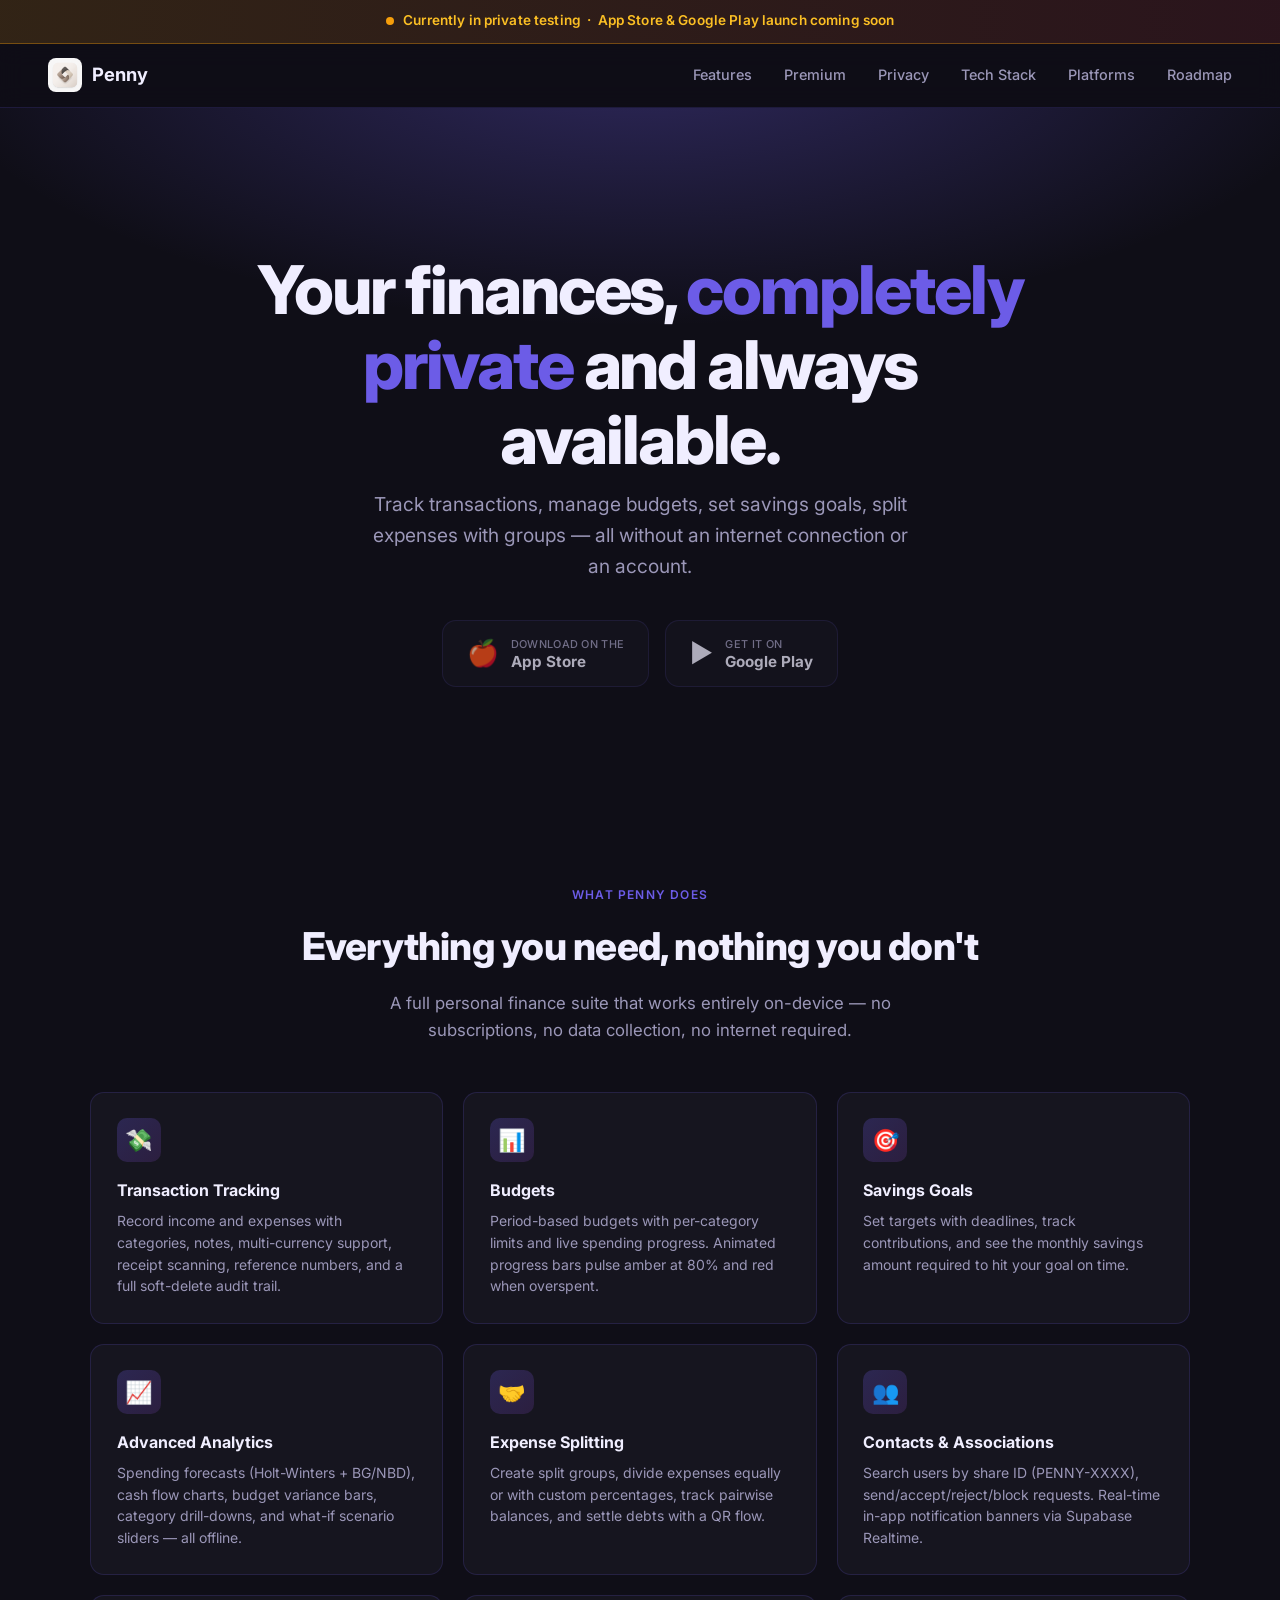
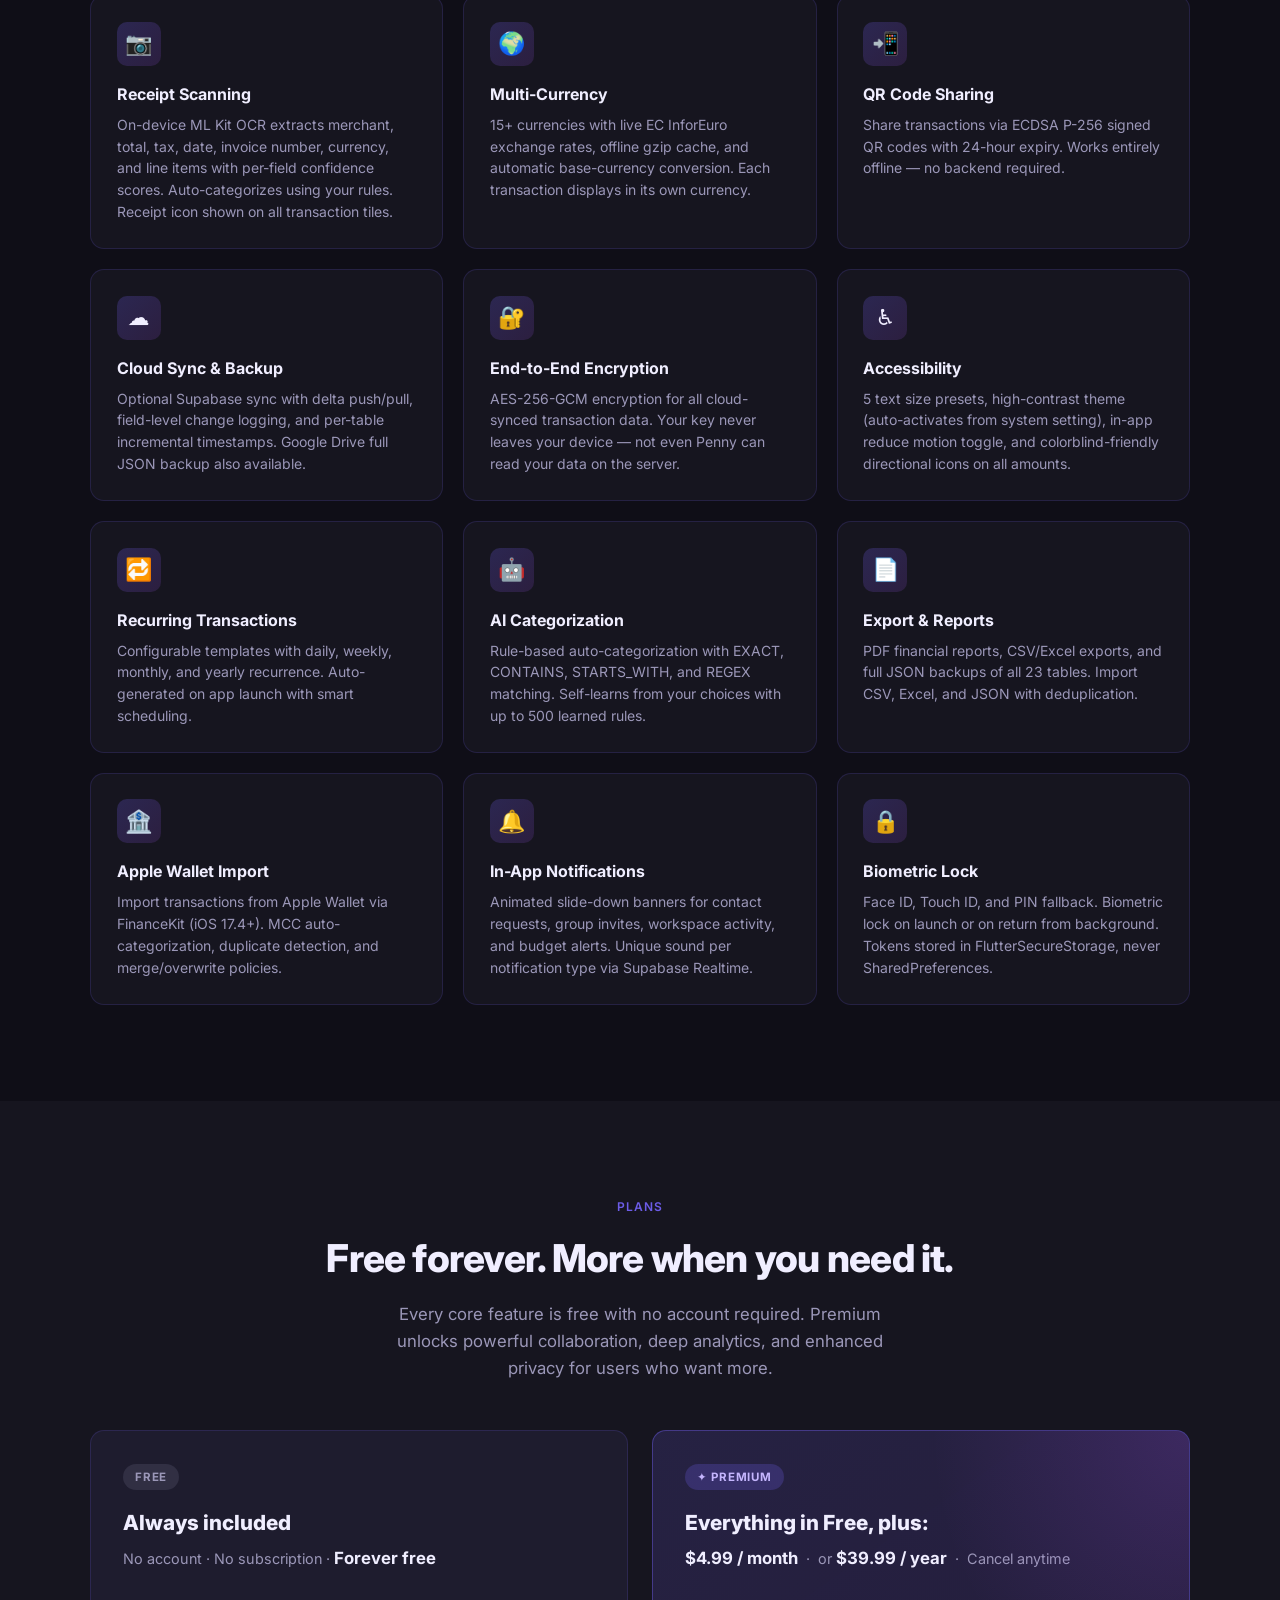
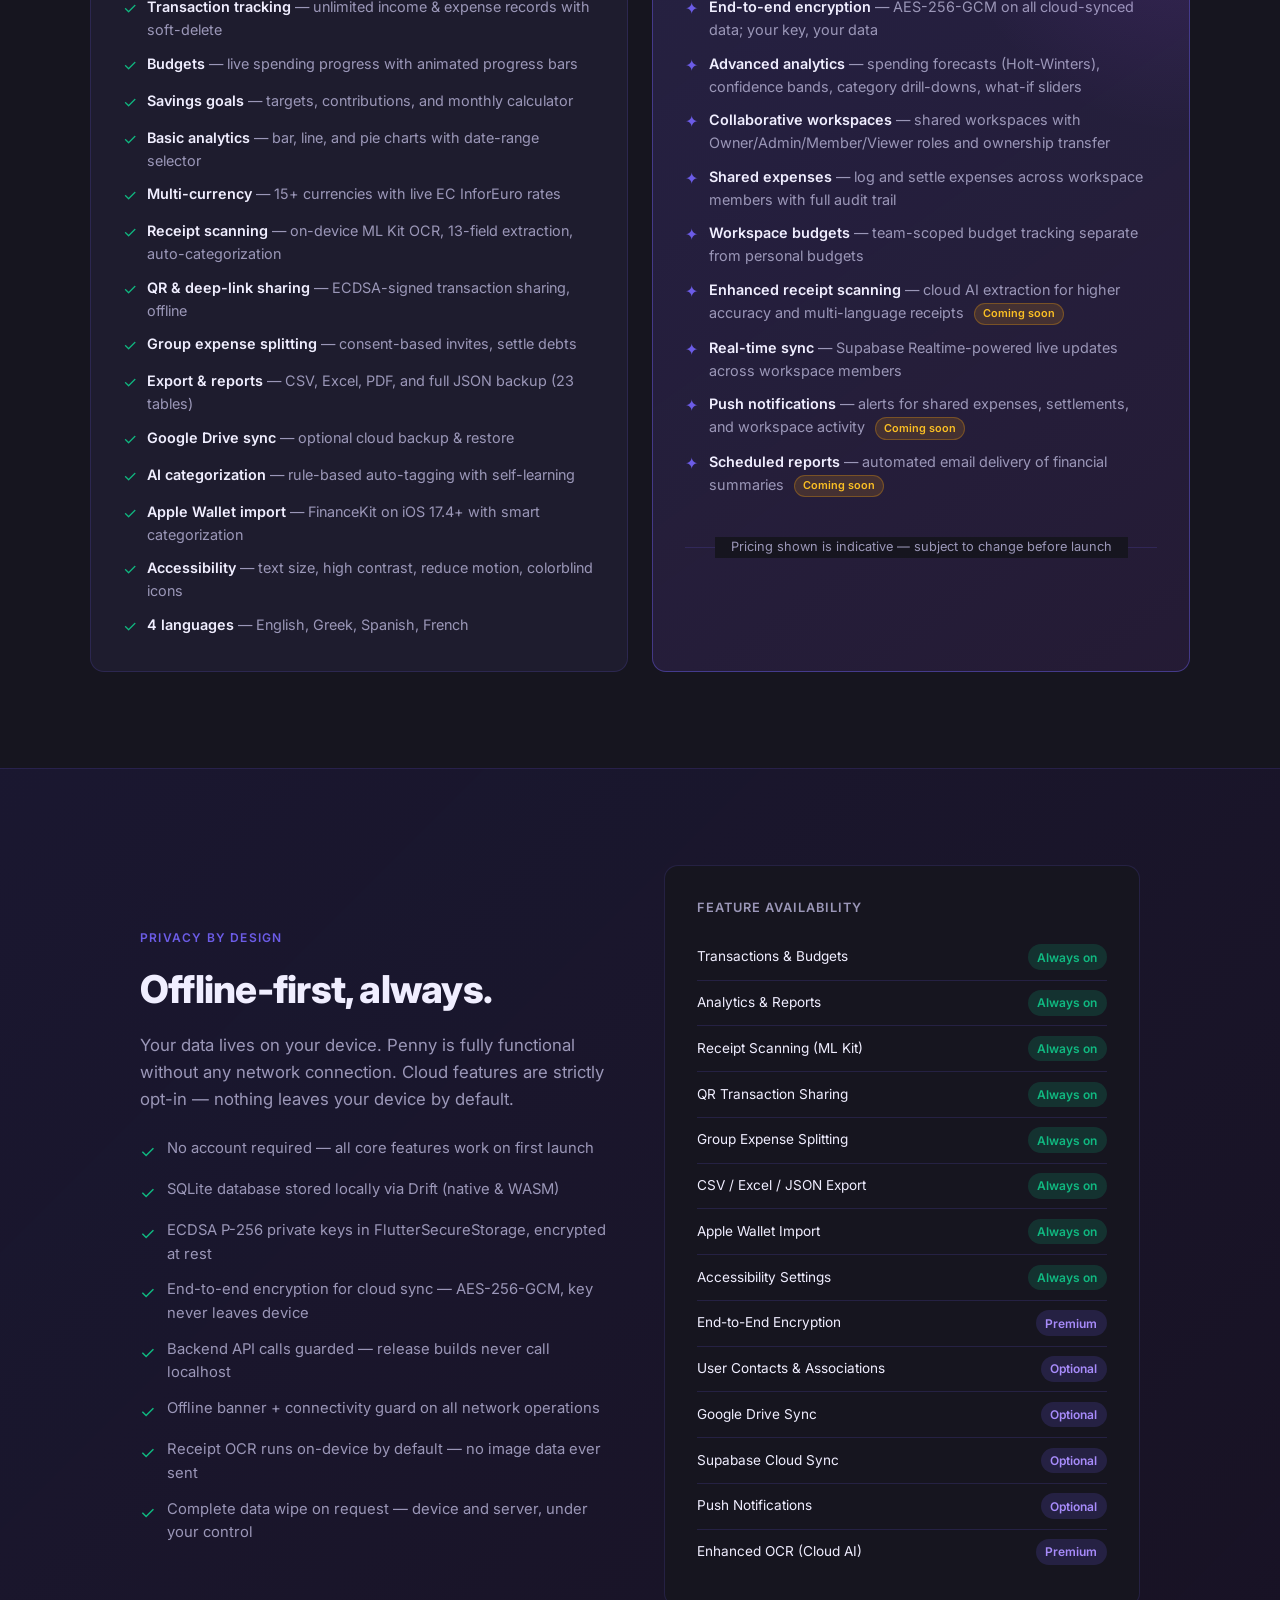
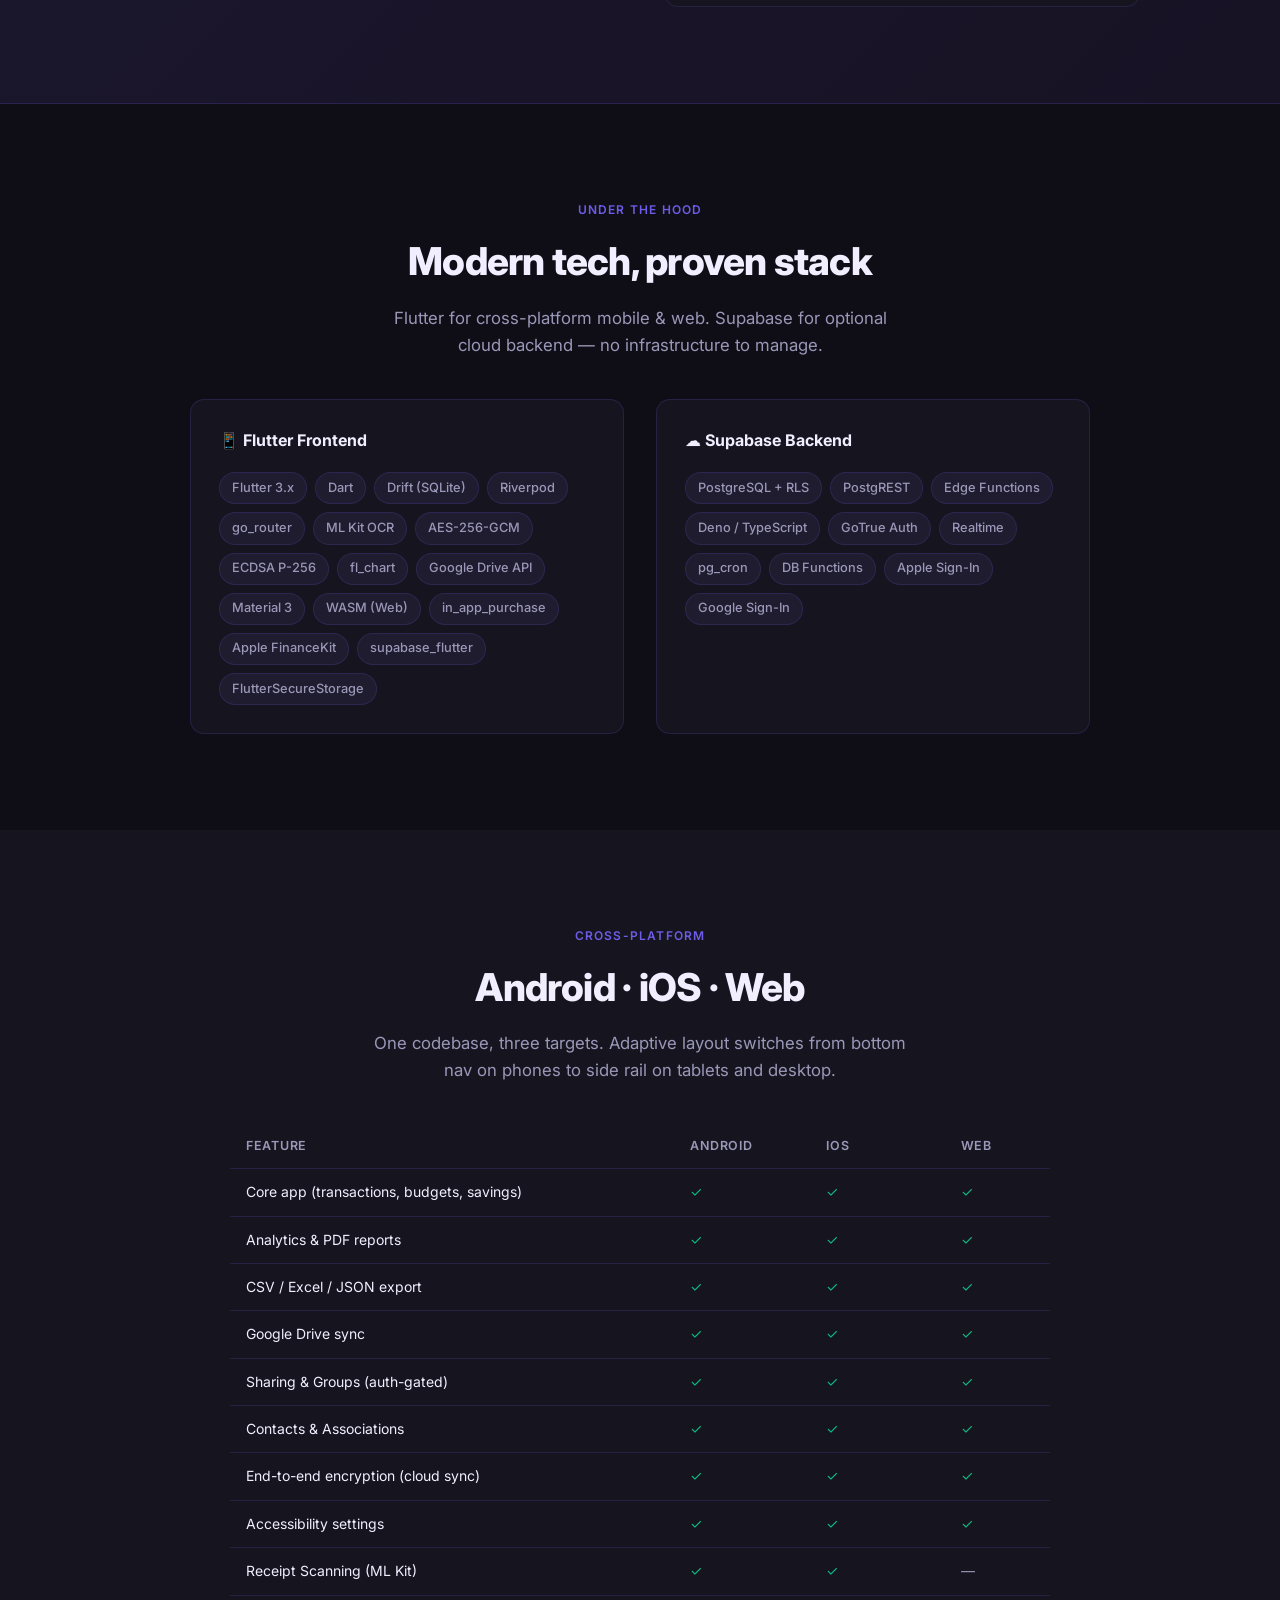
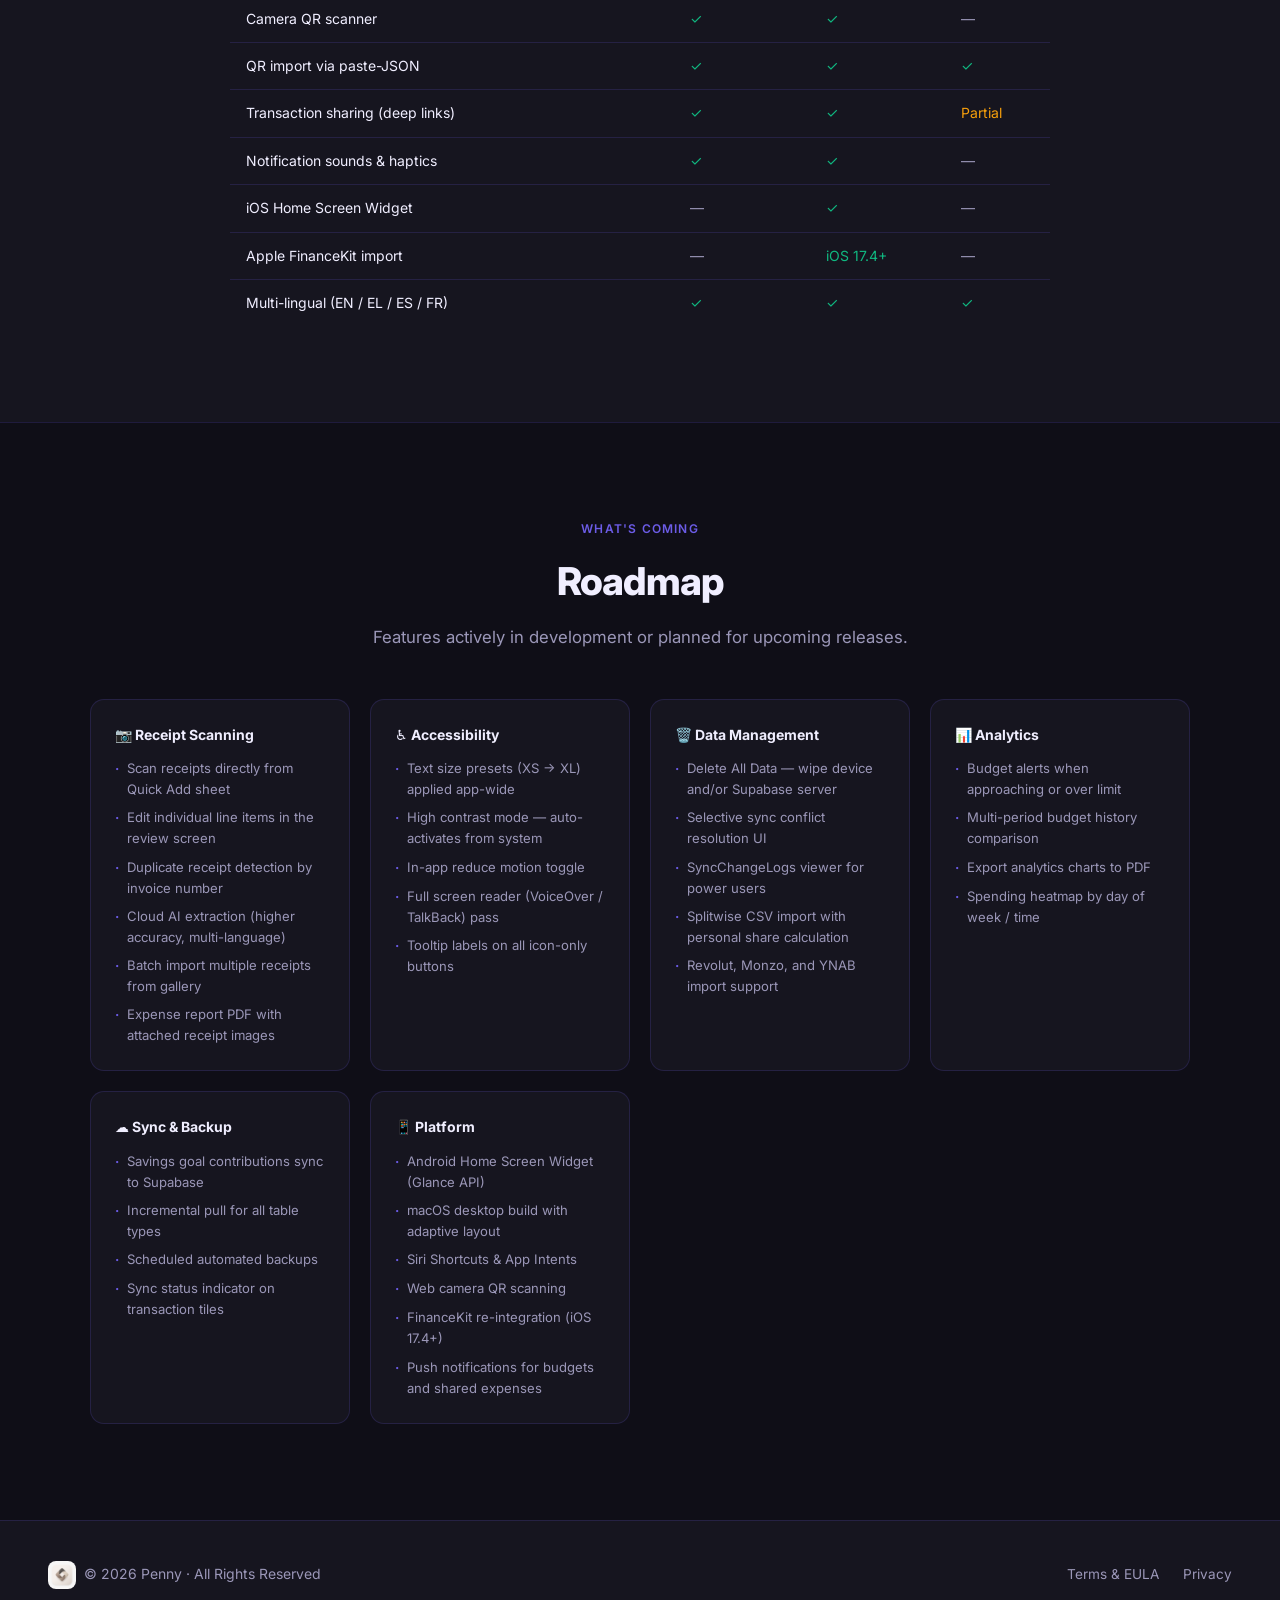
==== index.html @ c6827142 "Added new features and WIP items, removed open source claims" ====
<!DOCTYPE html>
<html lang="en">
<head>
  <meta charset="UTF-8" />
  <meta name="viewport" content="width=device-width, initial-scale=1.0" />
  <title>Penny — Offline-First Personal Finance</title>
  <meta name="description" content="Track transactions, manage budgets, set savings goals, and split expenses — all without an internet connection. Privacy-first personal finance." />
  <meta property="og:title" content="Penny — Offline-First Personal Finance" />
  <meta property="og:description" content="Your financial life, on your terms. No account required." />
  <meta property="og:type" content="website" />
  <meta property="og:image" content="assets/img/penny_icon.png" />
  <link rel="icon" type="image/png" href="assets/img/penny_icon.png" />
  <link rel="apple-touch-icon" href="assets/img/penny_icon.png" />
  <link rel="preconnect" href="https://fonts.googleapis.com" />
  <link rel="preconnect" href="https://fonts.gstatic.com" crossorigin />
  <link href="https://fonts.googleapis.com/css2?family=Inter:wght@400;500;600;700;800&display=swap" rel="stylesheet" />
  <style>
    *, *::before, *::after { box-sizing: border-box; margin: 0; padding: 0; }

    :root {
      --violet:   #6C5CE7;
      --violet-d: #5849c4;
      --violet-l: #ede9ff;
      --green:    #10B981;
      --red:      #EF4444;
      --bg:       #0f0e17;
      --bg2:      #16151f;
      --bg3:      #1e1c2e;
      --text:     #f0eeff;
      --muted:    #9b97b8;
      --border:   rgba(108,92,231,.18);
      --radius:   14px;
    }

    html { scroll-behavior: smooth; }

    body {
      font-family: 'Inter', system-ui, sans-serif;
      background: var(--bg);
      color: var(--text);
      line-height: 1.6;
      -webkit-font-smoothing: antialiased;
    }

    /* ── NAV ── */
    nav {
      position: sticky; top: 0; z-index: 100;
      display: flex; align-items: center; justify-content: space-between;
      padding: 0 clamp(1rem, 5vw, 3rem);
      height: 64px;
      background: rgba(15,14,23,.85);
      backdrop-filter: blur(12px);
      border-bottom: 1px solid var(--border);
    }
    .nav-logo { display: flex; align-items: center; gap: 10px; text-decoration: none; }
    .logo-gem {
      width: 34px; height: 34px;
      border-radius: 8px;
      object-fit: contain;
    }
    .nav-logo span { font-weight: 700; font-size: 1.15rem; color: var(--text); }
    .nav-links { display: flex; gap: 2rem; list-style: none; }
    .nav-links a { color: var(--muted); text-decoration: none; font-size: .9rem; font-weight: 500; transition: color .2s; }
    .nav-links a:hover { color: var(--text); }
    @media (max-width: 640px) { .nav-links { display: none; } }

    /* ── WIP BANNER ── */
    .wip-banner {
      display: flex; align-items: center; justify-content: center; gap: .6rem;
      background: linear-gradient(90deg, rgba(245,158,11,.15), rgba(239,68,68,.12));
      border-bottom: 1px solid rgba(245,158,11,.35);
      padding: .65rem 1rem;
      font-size: .85rem; font-weight: 600; color: #fbbf24;
      letter-spacing: .01em; text-align: center;
    }
    .wip-dot {
      width: 8px; height: 8px; border-radius: 50%;
      background: #f59e0b;
      box-shadow: 0 0 0 0 rgba(245,158,11,.7);
      animation: pulse-dot 1.8s ease-in-out infinite;
      flex-shrink: 0;
    }
    @keyframes pulse-dot {
      0%   { box-shadow: 0 0 0 0 rgba(245,158,11,.7); }
      70%  { box-shadow: 0 0 0 8px rgba(245,158,11,0); }
      100% { box-shadow: 0 0 0 0 rgba(245,158,11,0); }
    }

    /* ── HERO ── */
    .hero {
      text-align: center;
      padding: clamp(5rem, 12vw, 9rem) clamp(1rem, 6vw, 3rem) clamp(4rem, 8vw, 7rem);
      background: radial-gradient(ellipse 80% 60% at 50% -10%, rgba(108,92,231,.35) 0%, transparent 70%);
    }
    .hero h1 {
      font-size: clamp(2.4rem, 6vw, 4.2rem);
      font-weight: 800; line-height: 1.12;
      letter-spacing: -.03em;
      max-width: 820px; margin: 0 auto .75rem;
    }
    .hero h1 span { color: var(--violet); }
    .hero p {
      font-size: clamp(1rem, 2.2vw, 1.2rem);
      color: var(--muted); max-width: 560px; margin: 0 auto 2.4rem;
    }
    .hero-btns { display: flex; gap: 1rem; justify-content: center; flex-wrap: wrap; }
    .btn-store {
      display: inline-flex; align-items: center; gap: .75rem;
      padding: .75rem 1.5rem;
      background: var(--bg2);
      border: 1.5px solid var(--border);
      border-radius: var(--radius);
      color: var(--text);
      text-decoration: none;
      transition: border-color .2s, background .2s, transform .15s;
      cursor: not-allowed;
      opacity: .7;
    }
    .btn-store:hover { border-color: var(--violet); background: rgba(108,92,231,.1); transform: translateY(-2px); opacity: 1; }
    .btn-store-icon { font-size: 1.6rem; flex-shrink: 0; }
    .btn-store-text { display: flex; flex-direction: column; align-items: flex-start; }
    .btn-store-sub { font-size: .68rem; color: var(--muted); font-weight: 500; letter-spacing: .03em; text-transform: uppercase; }
    .btn-store-name { font-size: .95rem; font-weight: 700; line-height: 1.2; }
    .btn-ghost {
      padding: .75rem 1.75rem;
      border: 1.5px solid var(--border); border-radius: var(--radius);
      color: var(--text); font-weight: 600; font-size: 1rem;
      text-decoration: none; transition: border-color .2s, background .2s;
    }
    .btn-ghost:hover { border-color: var(--violet); background: rgba(108,92,231,.08); }

    /* ── SECTION WRAPPER ── */
    section { padding: clamp(3.5rem, 8vw, 6rem) clamp(1rem, 6vw, 3rem); }
    .section-label {
      font-size: .75rem; font-weight: 600; letter-spacing: .1em; text-transform: uppercase;
      color: var(--violet); margin-bottom: .75rem;
    }
    .section-title { font-size: clamp(1.7rem, 3.5vw, 2.4rem); font-weight: 800; letter-spacing: -.02em; margin-bottom: .75rem; }
    .section-sub { color: var(--muted); font-size: 1.05rem; max-width: 540px; }
    .center { text-align: center; }
    .section-sub.center { margin: 0 auto; text-align: center; }

    /* ── FEATURE GRID ── */
    .features { background: var(--bg); }
    .feat-grid {
      display: grid;
      grid-template-columns: repeat(auto-fill, minmax(280px, 1fr));
      gap: 1.25rem;
      margin-top: 3rem;
      max-width: 1100px; margin-left: auto; margin-right: auto;
    }
    .feat-card {
      background: var(--bg2);
      border: 1px solid var(--border);
      border-radius: var(--radius);
      padding: 1.6rem;
      transition: border-color .2s, transform .2s;
    }
    .feat-card:hover { border-color: var(--violet); transform: translateY(-3px); }
    .feat-icon {
      width: 44px; height: 44px; border-radius: 10px;
      background: linear-gradient(135deg, rgba(108,92,231,.25), rgba(168,85,247,.15));
      display: grid; place-items: center; font-size: 22px; margin-bottom: 1rem;
    }
    .feat-card h3 { font-size: 1rem; font-weight: 700; margin-bottom: .4rem; }
    .feat-card p { font-size: .875rem; color: var(--muted); line-height: 1.55; }

    /* ── PREMIUM ── */
    .premium-section { background: var(--bg2); }
    .premium-inner { max-width: 1100px; margin: 0 auto; }
    .tier-grid {
      display: grid; grid-template-columns: 1fr 1fr; gap: 1.5rem;
      margin-top: 3rem;
    }
    @media (max-width: 720px) { .tier-grid { grid-template-columns: 1fr; } }
    .tier-card {
      border-radius: var(--radius); padding: 2rem;
      border: 1px solid var(--border);
    }
    .tier-free { background: var(--bg3); }
    .tier-premium {
      background: linear-gradient(145deg, rgba(108,92,231,.18) 0%, rgba(168,85,247,.1) 100%);
      border-color: rgba(108,92,231,.45);
      position: relative; overflow: hidden;
    }
    .tier-premium::before {
      content: '';
      position: absolute; inset: 0;
      background: radial-gradient(ellipse 80% 60% at 100% 0%, rgba(168,85,247,.18) 0%, transparent 60%);
      pointer-events: none;
    }
    .tier-badge {
      display: inline-flex; align-items: center; gap: 5px;
      font-size: .72rem; font-weight: 700; letter-spacing: .07em; text-transform: uppercase;
      padding: .25rem .75rem; border-radius: 100px; margin-bottom: 1rem;
    }
    .tier-badge-free { background: rgba(155,151,184,.15); color: var(--muted); }
    .tier-badge-premium { background: rgba(108,92,231,.25); color: #c4b5fd; }
    .tier-card h3 { font-size: 1.3rem; font-weight: 800; margin-bottom: .3rem; }
    .tier-price { font-size: .9rem; color: var(--muted); margin-bottom: 1.5rem; }
    .tier-price strong { color: var(--text); font-size: 1.05rem; }
    .tier-list { list-style: none; display: flex; flex-direction: column; gap: .65rem; }
    .tier-list li { display: flex; align-items: flex-start; gap: .65rem; font-size: .9rem; color: var(--muted); }
    .tier-list li .icon { flex-shrink: 0; font-size: 1rem; margin-top: 1px; }
    .tier-list li .icon-yes { color: var(--green); }
    .tier-list li .icon-lock { color: var(--violet); }
    .tier-list li strong { color: var(--text); font-weight: 600; }
    .premium-divider {
      display: flex; align-items: center; justify-content: center;
      margin: 2.5rem 0 0;
    }
    .premium-divider span {
      font-size: .8rem; color: var(--muted); background: var(--bg2);
      padding: 0 1rem; white-space: nowrap;
    }
    .premium-divider::before, .premium-divider::after {
      content: ''; flex: 1; height: 1px; background: var(--border);
    }
    .coming-soon-chip {
      display: inline-block; font-size: .68rem; font-weight: 600;
      background: rgba(245,158,11,.15); color: #fbbf24;
      border: 1px solid rgba(245,158,11,.3);
      border-radius: 100px; padding: .1rem .5rem; margin-left: .4rem;
      vertical-align: middle; line-height: 1.6;
    }

    /* ── OFFLINE HIGHLIGHT ── */
    .offline-section {
      background: linear-gradient(135deg, rgba(108,92,231,.12) 0%, rgba(168,85,247,.06) 100%);
      border-top: 1px solid var(--border);
      border-bottom: 1px solid var(--border);
    }
    .offline-inner {
      display: grid; grid-template-columns: 1fr 1fr; gap: 3rem; align-items: center;
      max-width: 1000px; margin: 0 auto;
    }
    @media (max-width: 720px) { .offline-inner { grid-template-columns: 1fr; } }
    .offline-list { list-style: none; margin-top: 1.5rem; display: flex; flex-direction: column; gap: .75rem; }
    .offline-list li {
      display: flex; align-items: flex-start; gap: .75rem;
      font-size: .925rem; color: var(--muted);
    }
    .check { color: var(--green); font-size: 1.1rem; flex-shrink: 0; margin-top: 1px; }
    .offline-card {
      background: var(--bg2); border: 1px solid var(--border);
      border-radius: var(--radius); padding: 2rem;
    }
    .offline-card h4 { font-size: .8rem; font-weight: 600; letter-spacing: .08em; text-transform: uppercase; color: var(--muted); margin-bottom: 1rem; }
    .table-row {
      display: flex; align-items: center; justify-content: space-between;
      padding: .6rem 0; border-bottom: 1px solid var(--border);
      font-size: .85rem;
    }
    .table-row:last-child { border-bottom: none; }
    .badge {
      padding: .2rem .6rem; border-radius: 100px; font-size: .75rem; font-weight: 600;
    }
    .badge-yes  { background: rgba(16,185,129,.18); color: var(--green); }
    .badge-opt  { background: rgba(108,92,231,.18); color: #a78bfa; }

    /* ── TECH STACK ── */
    .stack-section { background: var(--bg); }
    .stack-cols {
      display: grid; grid-template-columns: 1fr 1fr; gap: 2rem;
      max-width: 900px; margin: 2.5rem auto 0;
    }
    @media (max-width: 600px) { .stack-cols { grid-template-columns: 1fr; } }
    .stack-col {
      background: var(--bg2); border: 1px solid var(--border);
      border-radius: var(--radius); padding: 1.75rem;
    }
    .stack-col h3 { font-size: 1rem; font-weight: 700; margin-bottom: 1.2rem; display: flex; align-items: center; gap: .5rem; }
    .tag-list { display: flex; flex-wrap: wrap; gap: .5rem; }
    .tag {
      padding: .3rem .75rem; background: var(--bg3);
      border: 1px solid var(--border); border-radius: 100px;
      font-size: .8rem; color: var(--muted); font-weight: 500;
    }

    /* ── PLATFORM TABLE ── */
    .platform-section { background: var(--bg2); }
    .plat-table { width: 100%; max-width: 820px; margin: 2.5rem auto 0; border-collapse: collapse; }
    .plat-table th {
      font-size: .78rem; font-weight: 600; letter-spacing: .06em; text-transform: uppercase;
      color: var(--muted); padding: .75rem 1rem; text-align: left;
      border-bottom: 1px solid var(--border);
    }
    .plat-table td { padding: .75rem 1rem; font-size: .875rem; border-bottom: 1px solid var(--border); }
    .plat-table tr:last-child td { border-bottom: none; }
    .plat-table tr:hover td { background: rgba(108,92,231,.05); }
    .dot-yes  { color: var(--green); }
    .dot-no   { color: var(--muted); }
    .dot-part { color: #f59e0b; }

    /* ── ROADMAP ── */
    .roadmap-section {
      background: var(--bg);
      border-top: 1px solid var(--border);
    }
    .roadmap-inner { max-width: 1100px; margin: 0 auto; }
    .roadmap-grid {
      display: grid;
      grid-template-columns: repeat(auto-fill, minmax(260px, 1fr));
      gap: 1.25rem;
      margin-top: 3rem;
    }
    .roadmap-card {
      background: var(--bg2);
      border: 1px solid var(--border);
      border-radius: var(--radius);
      padding: 1.5rem;
    }
    .roadmap-card h4 {
      font-size: .875rem; font-weight: 700; margin-bottom: .75rem;
      display: flex; align-items: center; gap: .5rem;
    }
    .roadmap-card ul {
      list-style: none; display: flex; flex-direction: column; gap: .45rem;
    }
    .roadmap-card ul li {
      font-size: .82rem; color: var(--muted);
      display: flex; align-items: flex-start; gap: .5rem;
    }
    .roadmap-card ul li::before {
      content: '·'; color: var(--violet); font-weight: 700;
      flex-shrink: 0; margin-top: 1px;
    }

    /* ── FOOTER ── */
    footer {
      background: var(--bg2);
      border-top: 1px solid var(--border);
      padding: 2.5rem clamp(1rem, 6vw, 3rem);
      display: flex; align-items: center; justify-content: space-between;
      flex-wrap: wrap; gap: 1rem;
    }
    .footer-logo { display: flex; align-items: center; gap: 8px; text-decoration: none; }
    .footer-logo span { color: var(--muted); font-size: .875rem; }
    .footer-links { display: flex; gap: 1.5rem; }
    .footer-links a { color: var(--muted); font-size: .85rem; text-decoration: none; transition: color .2s; }
    .footer-links a:hover { color: var(--text); }
  </style>
</head>
<body>

<!-- WIP BANNER -->
<div class="wip-banner">
  <span class="wip-dot"></span>
  Currently in private testing &nbsp;·&nbsp; App Store &amp; Google Play launch coming soon
</div>

<!-- NAV -->
<nav>
  <a class="nav-logo" href="#">
    <img class="logo-gem" src="assets/img/penny_icon.png" alt="Penny logo" />
    <span>Penny</span>
  </a>
  <ul class="nav-links">
    <li><a href="#features">Features</a></li>
    <li><a href="#premium">Premium</a></li>
    <li><a href="#offline">Privacy</a></li>
    <li><a href="#tech">Tech Stack</a></li>
    <li><a href="#platforms">Platforms</a></li>
    <li><a href="#roadmap">Roadmap</a></li>
  </ul>
</nav>

<!-- HERO -->
<header class="hero">
  <h1>Your finances, <span>completely private</span> and always available.</h1>
  <p>Track transactions, manage budgets, set savings goals, split expenses with groups — all without an internet connection or an account.</p>
  <div class="hero-btns">
    <a class="btn-store" href="#" onclick="return false;" title="Coming soon to the App Store">
      <span class="btn-store-icon">🍎</span>
      <span class="btn-store-text">
        <span class="btn-store-sub">Download on the</span>
        <span class="btn-store-name">App Store</span>
      </span>
    </a>
    <a class="btn-store" href="#" onclick="return false;" title="Coming soon to Google Play">
      <span class="btn-store-icon">▶</span>
      <span class="btn-store-text">
        <span class="btn-store-sub">Get it on</span>
        <span class="btn-store-name">Google Play</span>
      </span>
    </a>
  </div>
</header>

<!-- FEATURES -->
<section id="features" class="features">
  <div style="max-width:1100px;margin:0 auto;">
    <p class="section-label center">What Penny does</p>
    <h2 class="section-title center">Everything you need, nothing you don't</h2>
    <p class="section-sub center">A full personal finance suite that works entirely on-device — no subscriptions, no data collection, no internet required.</p>
  </div>
  <div class="feat-grid">
    <div class="feat-card">
      <div class="feat-icon">💸</div>
      <h3>Transaction Tracking</h3>
      <p>Record income and expenses with categories, notes, multi-currency support, receipt scanning, reference numbers, and a full soft-delete audit trail.</p>
    </div>
    <div class="feat-card">
      <div class="feat-icon">📊</div>
      <h3>Budgets</h3>
      <p>Period-based budgets with per-category limits and live spending progress. Animated progress bars pulse amber at 80% and red when overspent.</p>
    </div>
    <div class="feat-card">
      <div class="feat-icon">🎯</div>
      <h3>Savings Goals</h3>
      <p>Set targets with deadlines, track contributions, and see the monthly savings amount required to hit your goal on time.</p>
    </div>
    <div class="feat-card">
      <div class="feat-icon">📈</div>
      <h3>Advanced Analytics</h3>
      <p>Spending forecasts (Holt-Winters + BG/NBD), cash flow charts, budget variance bars, category drill-downs, and what-if scenario sliders — all offline.</p>
    </div>
    <div class="feat-card">
      <div class="feat-icon">🤝</div>
      <h3>Expense Splitting</h3>
      <p>Create split groups, divide expenses equally or with custom percentages, track pairwise balances, and settle debts with a QR flow.</p>
    </div>
    <div class="feat-card">
      <div class="feat-icon">👥</div>
      <h3>Contacts &amp; Associations</h3>
      <p>Search users by share ID (PENNY-XXXX), send/accept/reject/block requests. Real-time in-app notification banners via Supabase Realtime.</p>
    </div>
    <div class="feat-card">
      <div class="feat-icon">📷</div>
      <h3>Receipt Scanning</h3>
      <p>On-device ML Kit OCR extracts merchant, total, tax, date, invoice number, currency, and line items with per-field confidence scores. Auto-categorizes using your rules. Receipt icon shown on all transaction tiles.</p>
    </div>
    <div class="feat-card">
      <div class="feat-icon">🌍</div>
      <h3>Multi-Currency</h3>
      <p>15+ currencies with live EC InforEuro exchange rates, offline gzip cache, and automatic base-currency conversion. Each transaction displays in its own currency.</p>
    </div>
    <div class="feat-card">
      <div class="feat-icon">📲</div>
      <h3>QR Code Sharing</h3>
      <p>Share transactions via ECDSA P-256 signed QR codes with 24-hour expiry. Works entirely offline — no backend required.</p>
    </div>
    <div class="feat-card">
      <div class="feat-icon">☁️</div>
      <h3>Cloud Sync &amp; Backup</h3>
      <p>Optional Supabase sync with delta push/pull, field-level change logging, and per-table incremental timestamps. Google Drive full JSON backup also available.</p>
    </div>
    <div class="feat-card">
      <div class="feat-icon">🔐</div>
      <h3>End-to-End Encryption</h3>
      <p>AES-256-GCM encryption for all cloud-synced transaction data. Your key never leaves your device — not even Penny can read your data on the server.</p>
    </div>
    <div class="feat-card">
      <div class="feat-icon">♿</div>
      <h3>Accessibility</h3>
      <p>5 text size presets, high-contrast theme (auto-activates from system setting), in-app reduce motion toggle, and colorblind-friendly directional icons on all amounts.</p>
    </div>
    <div class="feat-card">
      <div class="feat-icon">🔁</div>
      <h3>Recurring Transactions</h3>
      <p>Configurable templates with daily, weekly, monthly, and yearly recurrence. Auto-generated on app launch with smart scheduling.</p>
    </div>
    <div class="feat-card">
      <div class="feat-icon">🤖</div>
      <h3>AI Categorization</h3>
      <p>Rule-based auto-categorization with EXACT, CONTAINS, STARTS_WITH, and REGEX matching. Self-learns from your choices with up to 500 learned rules.</p>
    </div>
    <div class="feat-card">
      <div class="feat-icon">📄</div>
      <h3>Export &amp; Reports</h3>
      <p>PDF financial reports, CSV/Excel exports, and full JSON backups of all 23 tables. Import CSV, Excel, and JSON with deduplication.</p>
    </div>
    <div class="feat-card">
      <div class="feat-icon">🏦</div>
      <h3>Apple Wallet Import</h3>
      <p>Import transactions from Apple Wallet via FinanceKit (iOS 17.4+). MCC auto-categorization, duplicate detection, and merge/overwrite policies.</p>
    </div>
    <div class="feat-card">
      <div class="feat-icon">🔔</div>
      <h3>In-App Notifications</h3>
      <p>Animated slide-down banners for contact requests, group invites, workspace activity, and budget alerts. Unique sound per notification type via Supabase Realtime.</p>
    </div>
    <div class="feat-card">
      <div class="feat-icon">🔒</div>
      <h3>Biometric Lock</h3>
      <p>Face ID, Touch ID, and PIN fallback. Biometric lock on launch or on return from background. Tokens stored in FlutterSecureStorage, never SharedPreferences.</p>
    </div>
  </div>
</section>

<!-- PREMIUM -->
<section id="premium" class="premium-section">
  <div class="premium-inner">
    <p class="section-label center">Plans</p>
    <h2 class="section-title center">Free forever. More when you need it.</h2>
    <p class="section-sub center">Every core feature is free with no account required. Premium unlocks powerful collaboration, deep analytics, and enhanced privacy for users who want more.</p>

    <div class="tier-grid">

      <!-- FREE -->
      <div class="tier-card tier-free">
        <span class="tier-badge tier-badge-free">Free</span>
        <h3>Always included</h3>
        <p class="tier-price">No account · No subscription · <strong>Forever free</strong></p>
        <ul class="tier-list">
          <li><span class="icon icon-yes">✓</span><span><strong>Transaction tracking</strong> — unlimited income &amp; expense records with soft-delete</span></li>
          <li><span class="icon icon-yes">✓</span><span><strong>Budgets</strong> — live spending progress with animated progress bars</span></li>
          <li><span class="icon icon-yes">✓</span><span><strong>Savings goals</strong> — targets, contributions, and monthly calculator</span></li>
          <li><span class="icon icon-yes">✓</span><span><strong>Basic analytics</strong> — bar, line, and pie charts with date-range selector</span></li>
          <li><span class="icon icon-yes">✓</span><span><strong>Multi-currency</strong> — 15+ currencies with live EC InforEuro rates</span></li>
          <li><span class="icon icon-yes">✓</span><span><strong>Receipt scanning</strong> — on-device ML Kit OCR, 13-field extraction, auto-categorization</span></li>
          <li><span class="icon icon-yes">✓</span><span><strong>QR &amp; deep-link sharing</strong> — ECDSA-signed transaction sharing, offline</span></li>
          <li><span class="icon icon-yes">✓</span><span><strong>Group expense splitting</strong> — consent-based invites, settle debts</span></li>
          <li><span class="icon icon-yes">✓</span><span><strong>Export &amp; reports</strong> — CSV, Excel, PDF, and full JSON backup (23 tables)</span></li>
          <li><span class="icon icon-yes">✓</span><span><strong>Google Drive sync</strong> — optional cloud backup &amp; restore</span></li>
          <li><span class="icon icon-yes">✓</span><span><strong>AI categorization</strong> — rule-based auto-tagging with self-learning</span></li>
          <li><span class="icon icon-yes">✓</span><span><strong>Apple Wallet import</strong> — FinanceKit on iOS 17.4+ with smart categorization</span></li>
          <li><span class="icon icon-yes">✓</span><span><strong>Accessibility</strong> — text size, high contrast, reduce motion, colorblind icons</span></li>
          <li><span class="icon icon-yes">✓</span><span><strong>4 languages</strong> — English, Greek, Spanish, French</span></li>
        </ul>
      </div>

      <!-- PREMIUM -->
      <div class="tier-card tier-premium">
        <span class="tier-badge tier-badge-premium">✦ Premium</span>
        <h3>Everything in Free, plus:</h3>
        <p class="tier-price"><strong>$4.99 / month</strong> &nbsp;·&nbsp; or <strong>$39.99 / year</strong> &nbsp;·&nbsp; Cancel anytime</p>
        <ul class="tier-list">
          <li><span class="icon icon-lock">✦</span><span><strong>End-to-end encryption</strong> — AES-256-GCM on all cloud-synced data; your key, your data</span></li>
          <li><span class="icon icon-lock">✦</span><span><strong>Advanced analytics</strong> — spending forecasts (Holt-Winters), confidence bands, category drill-downs, what-if sliders</span></li>
          <li><span class="icon icon-lock">✦</span><span><strong>Collaborative workspaces</strong> — shared workspaces with Owner/Admin/Member/Viewer roles and ownership transfer</span></li>
          <li><span class="icon icon-lock">✦</span><span><strong>Shared expenses</strong> — log and settle expenses across workspace members with full audit trail</span></li>
          <li><span class="icon icon-lock">✦</span><span><strong>Workspace budgets</strong> — team-scoped budget tracking separate from personal budgets</span></li>
          <li><span class="icon icon-lock">✦</span><span><strong>Enhanced receipt scanning</strong> — cloud AI extraction for higher accuracy and multi-language receipts <span class="coming-soon-chip">Coming soon</span></span></li>
          <li><span class="icon icon-lock">✦</span><span><strong>Real-time sync</strong> — Supabase Realtime-powered live updates across workspace members</span></li>
          <li><span class="icon icon-lock">✦</span><span><strong>Push notifications</strong> — alerts for shared expenses, settlements, and workspace activity <span class="coming-soon-chip">Coming soon</span></span></li>
          <li><span class="icon icon-lock">✦</span><span><strong>Scheduled reports</strong> — automated email delivery of financial summaries <span class="coming-soon-chip">Coming soon</span></span></li>
        </ul>

        <div class="premium-divider"><span>Pricing shown is indicative — subject to change before launch</span></div>
      </div>

    </div>
  </div>
</section>

<!-- PRIVACY / OFFLINE FIRST -->
<section id="offline" class="offline-section">
  <div class="offline-inner">
    <div>
      <p class="section-label">Privacy by design</p>
      <h2 class="section-title">Offline-first, always.</h2>
      <p class="section-sub">Your data lives on your device. Penny is fully functional without any network connection. Cloud features are strictly opt-in — nothing leaves your device by default.</p>
      <ul class="offline-list">
        <li><span class="check">✓</span><span>No account required — all core features work on first launch</span></li>
        <li><span class="check">✓</span><span>SQLite database stored locally via Drift (native &amp; WASM)</span></li>
        <li><span class="check">✓</span><span>ECDSA P-256 private keys in FlutterSecureStorage, encrypted at rest</span></li>
        <li><span class="check">✓</span><span>End-to-end encryption for cloud sync — AES-256-GCM, key never leaves device</span></li>
        <li><span class="check">✓</span><span>Backend API calls guarded — release builds never call localhost</span></li>
        <li><span class="check">✓</span><span>Offline banner + connectivity guard on all network operations</span></li>
        <li><span class="check">✓</span><span>Receipt OCR runs on-device by default — no image data ever sent</span></li>
        <li><span class="check">✓</span><span>Complete data wipe on request — device and server, under your control</span></li>
      </ul>
    </div>
    <div class="offline-card">
      <h4>Feature availability</h4>
      <div class="table-row"><span>Transactions &amp; Budgets</span><span class="badge badge-yes">Always on</span></div>
      <div class="table-row"><span>Analytics &amp; Reports</span><span class="badge badge-yes">Always on</span></div>
      <div class="table-row"><span>Receipt Scanning (ML Kit)</span><span class="badge badge-yes">Always on</span></div>
      <div class="table-row"><span>QR Transaction Sharing</span><span class="badge badge-yes">Always on</span></div>
      <div class="table-row"><span>Group Expense Splitting</span><span class="badge badge-yes">Always on</span></div>
      <div class="table-row"><span>CSV / Excel / JSON Export</span><span class="badge badge-yes">Always on</span></div>
      <div class="table-row"><span>Apple Wallet Import</span><span class="badge badge-yes">Always on</span></div>
      <div class="table-row"><span>Accessibility Settings</span><span class="badge badge-yes">Always on</span></div>
      <div class="table-row"><span>End-to-End Encryption</span><span class="badge badge-opt">Premium</span></div>
      <div class="table-row"><span>User Contacts &amp; Associations</span><span class="badge badge-opt">Optional</span></div>
      <div class="table-row"><span>Google Drive Sync</span><span class="badge badge-opt">Optional</span></div>
      <div class="table-row"><span>Supabase Cloud Sync</span><span class="badge badge-opt">Optional</span></div>
      <div class="table-row"><span>Push Notifications</span><span class="badge badge-opt">Optional</span></div>
      <div class="table-row"><span>Enhanced OCR (Cloud AI)</span><span class="badge badge-opt">Premium</span></div>
    </div>
  </div>
</section>

<!-- TECH STACK -->
<section id="tech" class="stack-section">
  <p class="section-label center">Under the hood</p>
  <h2 class="section-title center">Modern tech, proven stack</h2>
  <p class="section-sub center">Flutter for cross-platform mobile &amp; web. Supabase for optional cloud backend — no infrastructure to manage.</p>
  <div class="stack-cols">
    <div class="stack-col">
      <h3>📱 Flutter Frontend</h3>
      <div class="tag-list">
        <span class="tag">Flutter 3.x</span>
        <span class="tag">Dart</span>
        <span class="tag">Drift (SQLite)</span>
        <span class="tag">Riverpod</span>
        <span class="tag">go_router</span>
        <span class="tag">ML Kit OCR</span>
        <span class="tag">AES-256-GCM</span>
        <span class="tag">ECDSA P-256</span>
        <span class="tag">fl_chart</span>
        <span class="tag">Google Drive API</span>
        <span class="tag">Material 3</span>
        <span class="tag">WASM (Web)</span>
        <span class="tag">in_app_purchase</span>
        <span class="tag">Apple FinanceKit</span>
        <span class="tag">supabase_flutter</span>
        <span class="tag">FlutterSecureStorage</span>
      </div>
    </div>
    <div class="stack-col">
      <h3>☁️ Supabase Backend</h3>
      <div class="tag-list">
        <span class="tag">PostgreSQL + RLS</span>
        <span class="tag">PostgREST</span>
        <span class="tag">Edge Functions</span>
        <span class="tag">Deno / TypeScript</span>
        <span class="tag">GoTrue Auth</span>
        <span class="tag">Realtime</span>
        <span class="tag">pg_cron</span>
        <span class="tag">DB Functions</span>
        <span class="tag">Apple Sign-In</span>
        <span class="tag">Google Sign-In</span>
      </div>
    </div>
  </div>
</section>

<!-- PLATFORMS -->
<section id="platforms" class="platform-section">
  <p class="section-label center">Cross-platform</p>
  <h2 class="section-title center">Android · iOS · Web</h2>
  <p class="section-sub center">One codebase, three targets. Adaptive layout switches from bottom nav on phones to side rail on tablets and desktop.</p>
  <table class="plat-table">
    <thead>
      <tr>
        <th>Feature</th>
        <th>Android</th>
        <th>iOS</th>
        <th>Web</th>
      </tr>
    </thead>
    <tbody>
      <tr><td>Core app (transactions, budgets, savings)</td><td class="dot-yes">✓</td><td class="dot-yes">✓</td><td class="dot-yes">✓</td></tr>
      <tr><td>Analytics &amp; PDF reports</td><td class="dot-yes">✓</td><td class="dot-yes">✓</td><td class="dot-yes">✓</td></tr>
      <tr><td>CSV / Excel / JSON export</td><td class="dot-yes">✓</td><td class="dot-yes">✓</td><td class="dot-yes">✓</td></tr>
      <tr><td>Google Drive sync</td><td class="dot-yes">✓</td><td class="dot-yes">✓</td><td class="dot-yes">✓</td></tr>
      <tr><td>Sharing &amp; Groups (auth-gated)</td><td class="dot-yes">✓</td><td class="dot-yes">✓</td><td class="dot-yes">✓</td></tr>
      <tr><td>Contacts &amp; Associations</td><td class="dot-yes">✓</td><td class="dot-yes">✓</td><td class="dot-yes">✓</td></tr>
      <tr><td>End-to-end encryption (cloud sync)</td><td class="dot-yes">✓</td><td class="dot-yes">✓</td><td class="dot-yes">✓</td></tr>
      <tr><td>Accessibility settings</td><td class="dot-yes">✓</td><td class="dot-yes">✓</td><td class="dot-yes">✓</td></tr>
      <tr><td>Receipt Scanning (ML Kit)</td><td class="dot-yes">✓</td><td class="dot-yes">✓</td><td class="dot-no">—</td></tr>
      <tr><td>Camera QR scanner</td><td class="dot-yes">✓</td><td class="dot-yes">✓</td><td class="dot-no">—</td></tr>
      <tr><td>QR import via paste-JSON</td><td class="dot-yes">✓</td><td class="dot-yes">✓</td><td class="dot-yes">✓</td></tr>
      <tr><td>Transaction sharing (deep links)</td><td class="dot-yes">✓</td><td class="dot-yes">✓</td><td class="dot-part">Partial</td></tr>
      <tr><td>Notification sounds &amp; haptics</td><td class="dot-yes">✓</td><td class="dot-yes">✓</td><td class="dot-no">—</td></tr>
      <tr><td>iOS Home Screen Widget</td><td class="dot-no">—</td><td class="dot-yes">✓</td><td class="dot-no">—</td></tr>
      <tr><td>Apple FinanceKit import</td><td class="dot-no">—</td><td class="dot-yes">iOS 17.4+</td><td class="dot-no">—</td></tr>
      <tr><td>Multi-lingual (EN / EL / ES / FR)</td><td class="dot-yes">✓</td><td class="dot-yes">✓</td><td class="dot-yes">✓</td></tr>
    </tbody>
  </table>
</section>

<!-- ROADMAP -->
<section id="roadmap" class="roadmap-section">
  <div class="roadmap-inner">
    <p class="section-label center">What's coming</p>
    <h2 class="section-title center">Roadmap</h2>
    <p class="section-sub center">Features actively in development or planned for upcoming releases.</p>
    <div class="roadmap-grid">

      <div class="roadmap-card">
        <h4>📷 Receipt Scanning</h4>
        <ul>
          <li>Scan receipts directly from Quick Add sheet</li>
          <li>Edit individual line items in the review screen</li>
          <li>Duplicate receipt detection by invoice number</li>
          <li>Cloud AI extraction (higher accuracy, multi-language)</li>
          <li>Batch import multiple receipts from gallery</li>
          <li>Expense report PDF with attached receipt images</li>
        </ul>
      </div>

      <div class="roadmap-card">
        <h4>♿ Accessibility</h4>
        <ul>
          <li>Text size presets (XS → XL) applied app-wide</li>
          <li>High contrast mode — auto-activates from system</li>
          <li>In-app reduce motion toggle</li>
          <li>Full screen reader (VoiceOver / TalkBack) pass</li>
          <li>Tooltip labels on all icon-only buttons</li>
        </ul>
      </div>

      <div class="roadmap-card">
        <h4>🗑️ Data Management</h4>
        <ul>
          <li>Delete All Data — wipe device and/or Supabase server</li>
          <li>Selective sync conflict resolution UI</li>
          <li>SyncChangeLogs viewer for power users</li>
          <li>Splitwise CSV import with personal share calculation</li>
          <li>Revolut, Monzo, and YNAB import support</li>
        </ul>
      </div>

      <div class="roadmap-card">
        <h4>📊 Analytics</h4>
        <ul>
          <li>Budget alerts when approaching or over limit</li>
          <li>Multi-period budget history comparison</li>
          <li>Export analytics charts to PDF</li>
          <li>Spending heatmap by day of week / time</li>
        </ul>
      </div>

      <div class="roadmap-card">
        <h4>☁️ Sync &amp; Backup</h4>
        <ul>
          <li>Savings goal contributions sync to Supabase</li>
          <li>Incremental pull for all table types</li>
          <li>Scheduled automated backups</li>
          <li>Sync status indicator on transaction tiles</li>
        </ul>
      </div>

      <div class="roadmap-card">
        <h4>📱 Platform</h4>
        <ul>
          <li>Android Home Screen Widget (Glance API)</li>
          <li>macOS desktop build with adaptive layout</li>
          <li>Siri Shortcuts &amp; App Intents</li>
          <li>Web camera QR scanning</li>
          <li>FinanceKit re-integration (iOS 17.4+)</li>
          <li>Push notifications for budgets and shared expenses</li>
        </ul>
      </div>

    </div>
  </div>
</section>

<!-- FOOTER -->
<footer>
  <div class="footer-logo">
    <img class="logo-gem" src="assets/img/penny_icon.png" alt="Penny logo" style="width:28px;height:28px;" />
    <span>© 2026 Penny · All Rights Reserved</span>
  </div>
  <div class="footer-links">
    <a href="eula.html">Terms &amp; EULA</a>
    <a href="privacy.html">Privacy</a>
  </div>
</footer>

</body>
</html>
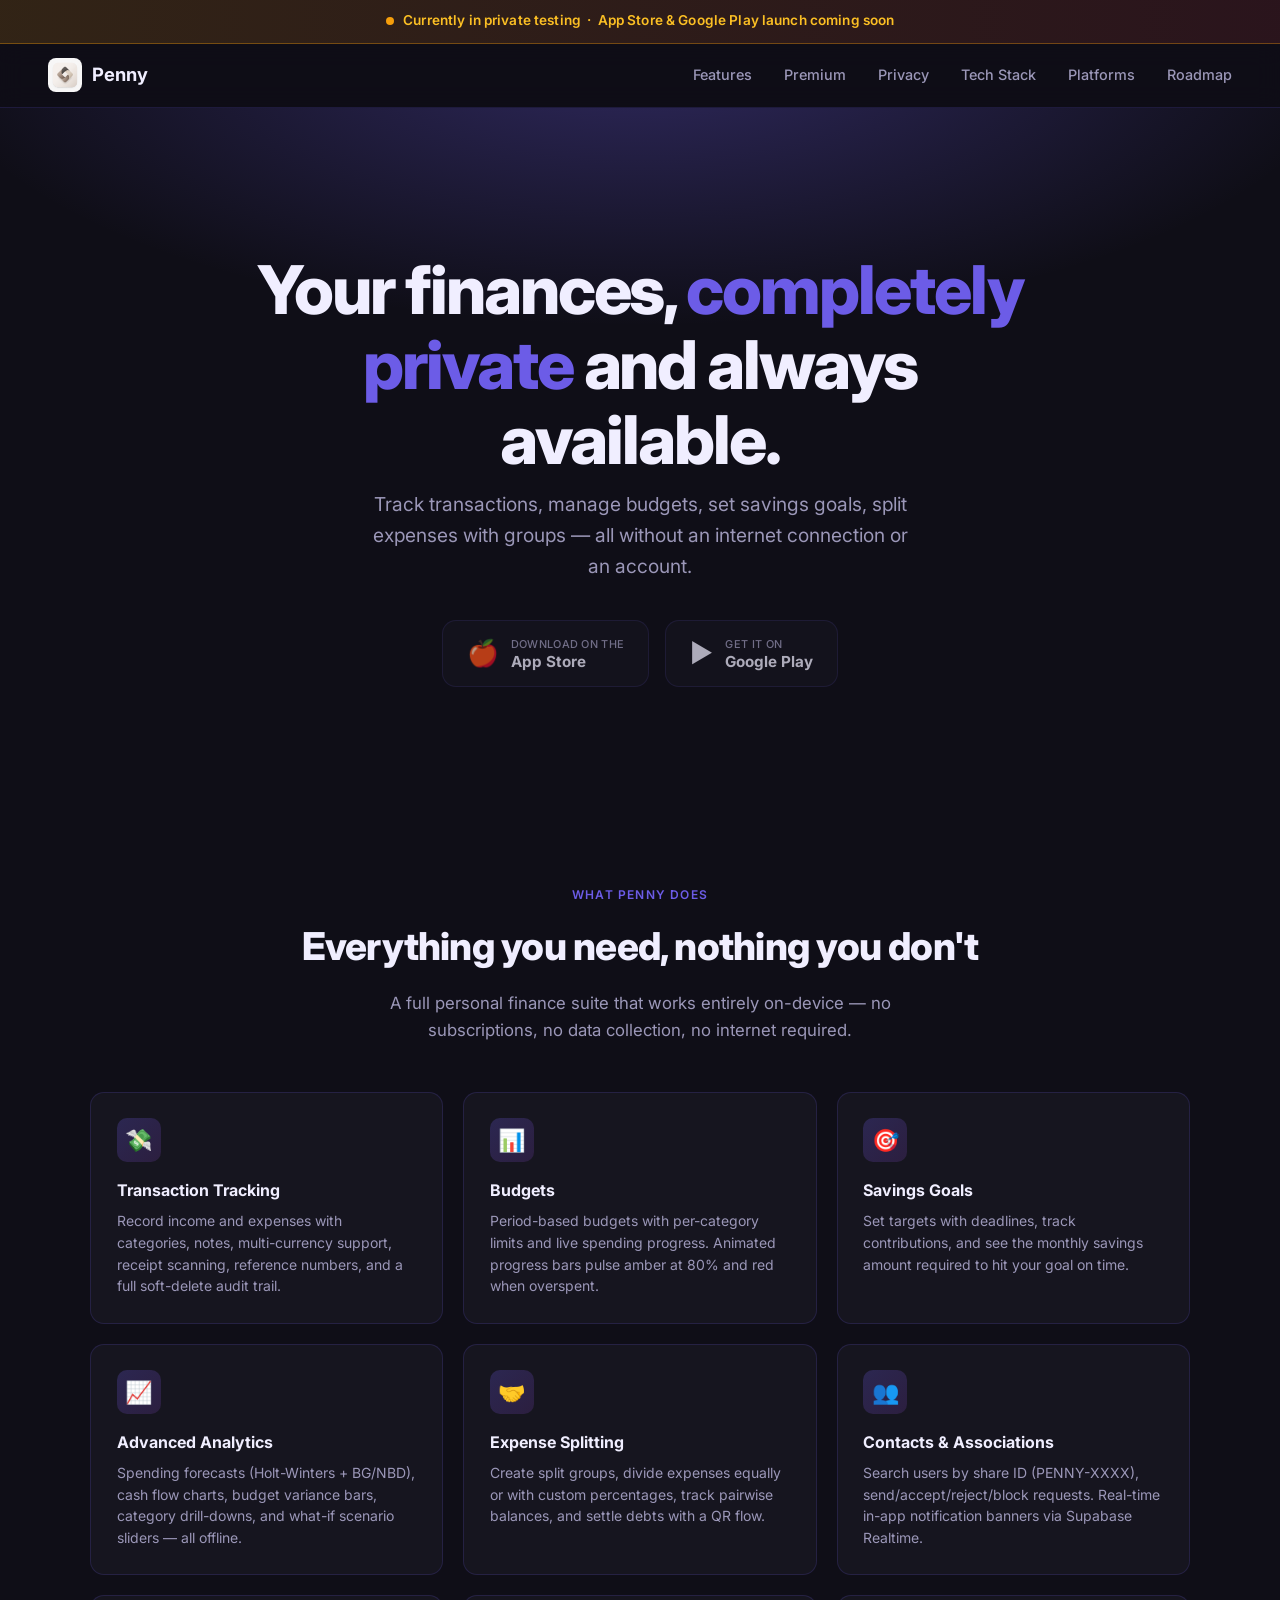
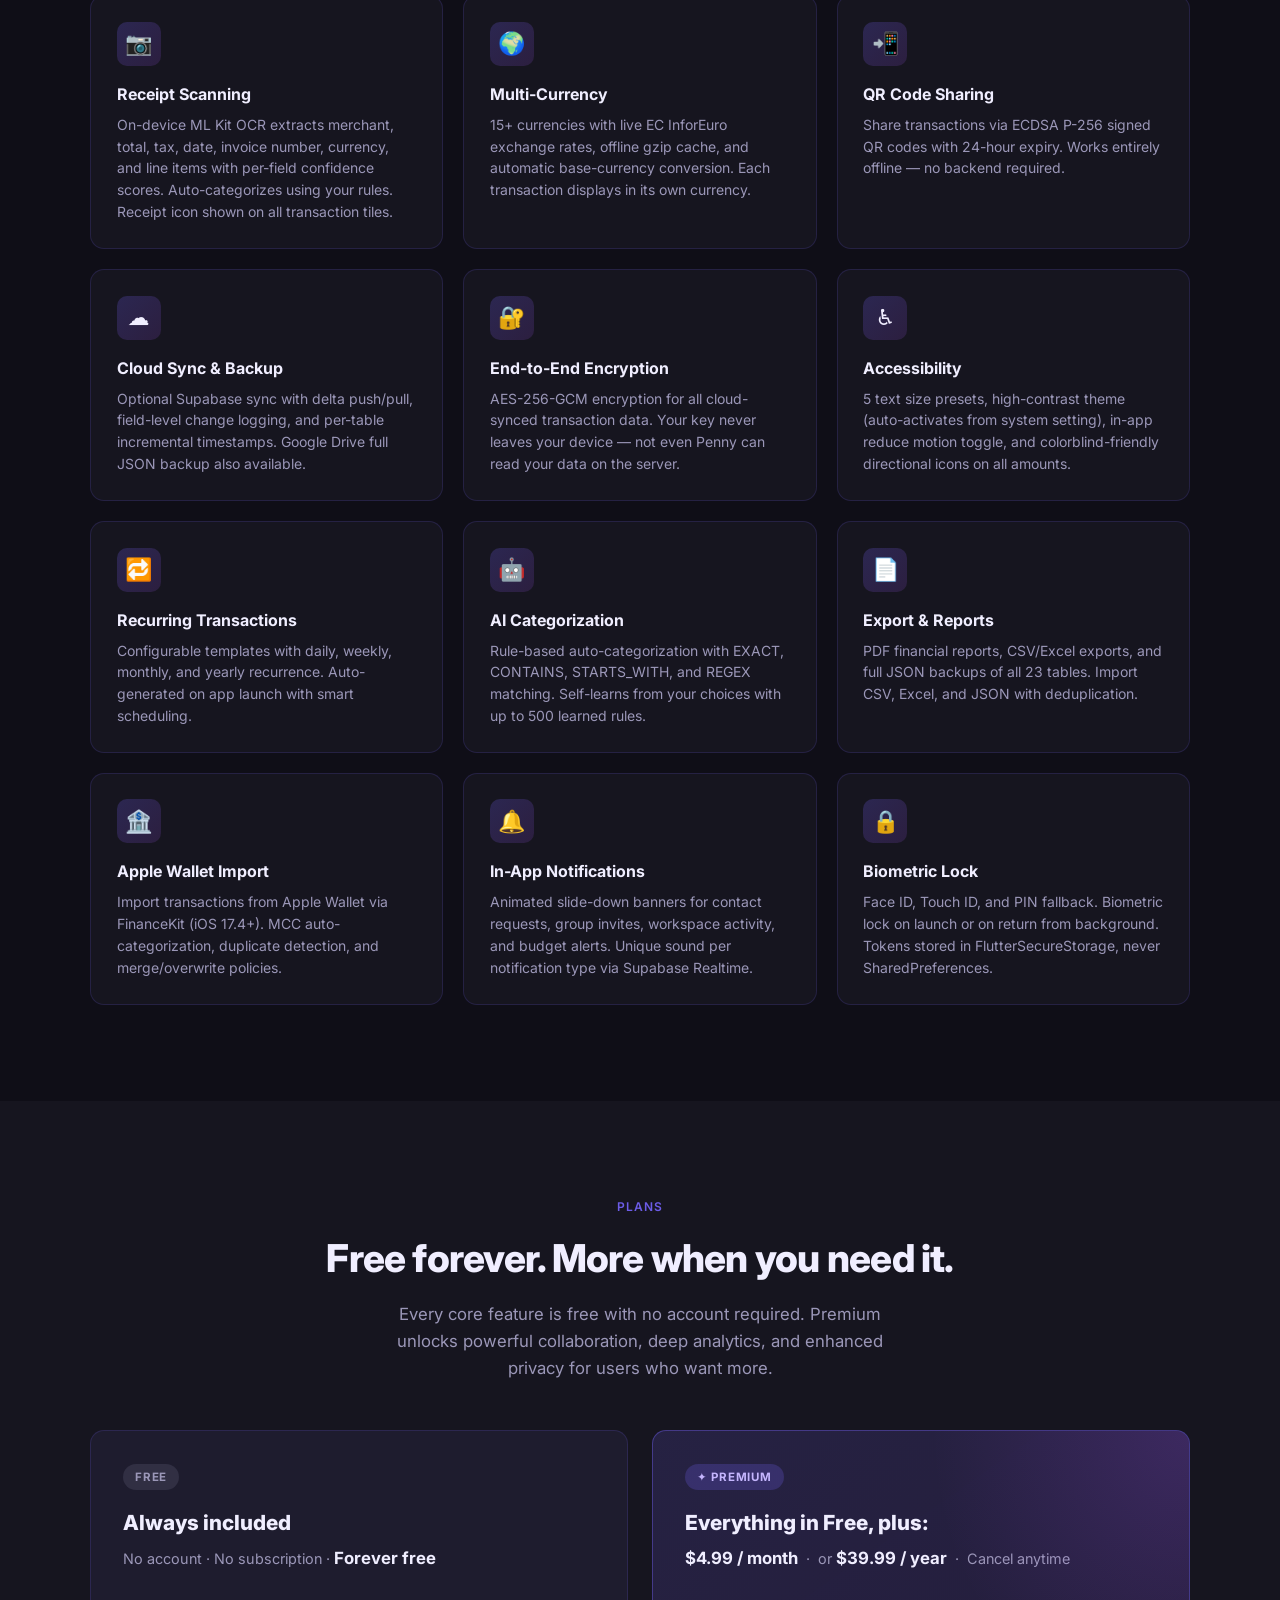
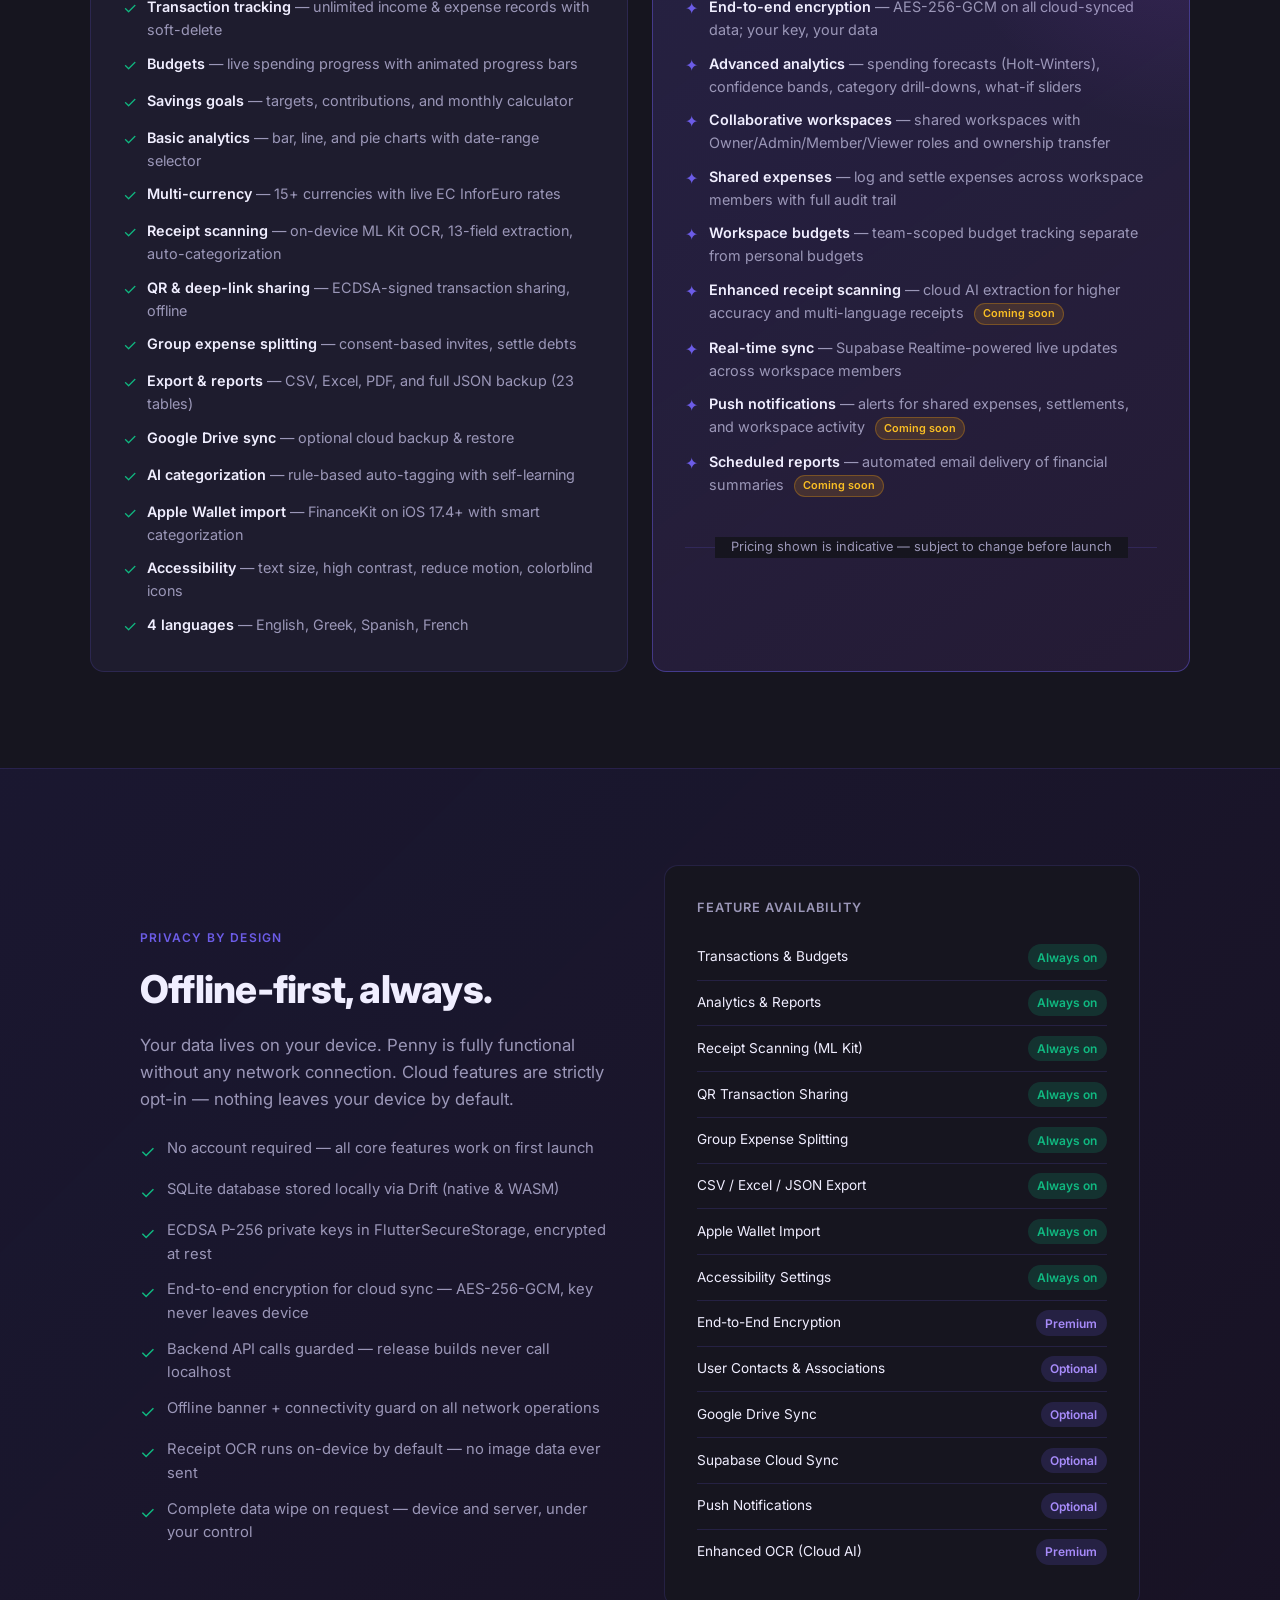
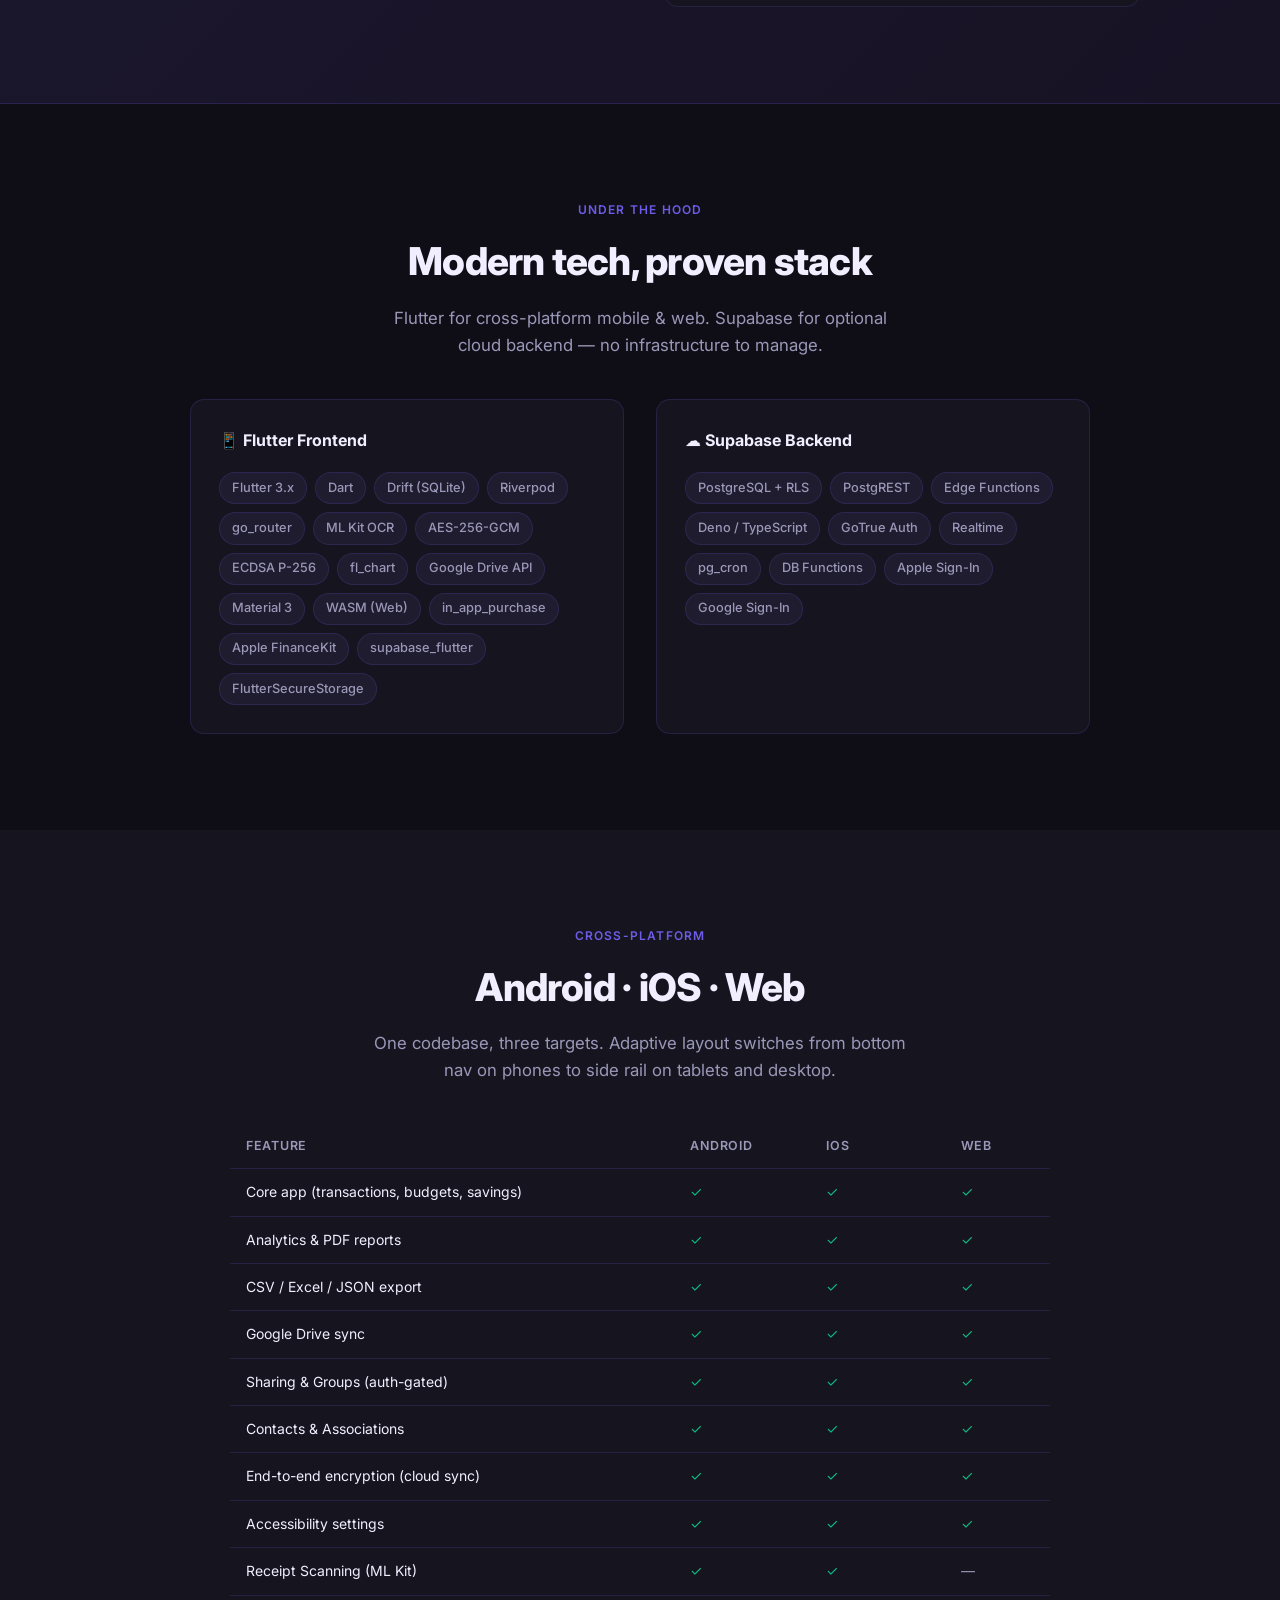
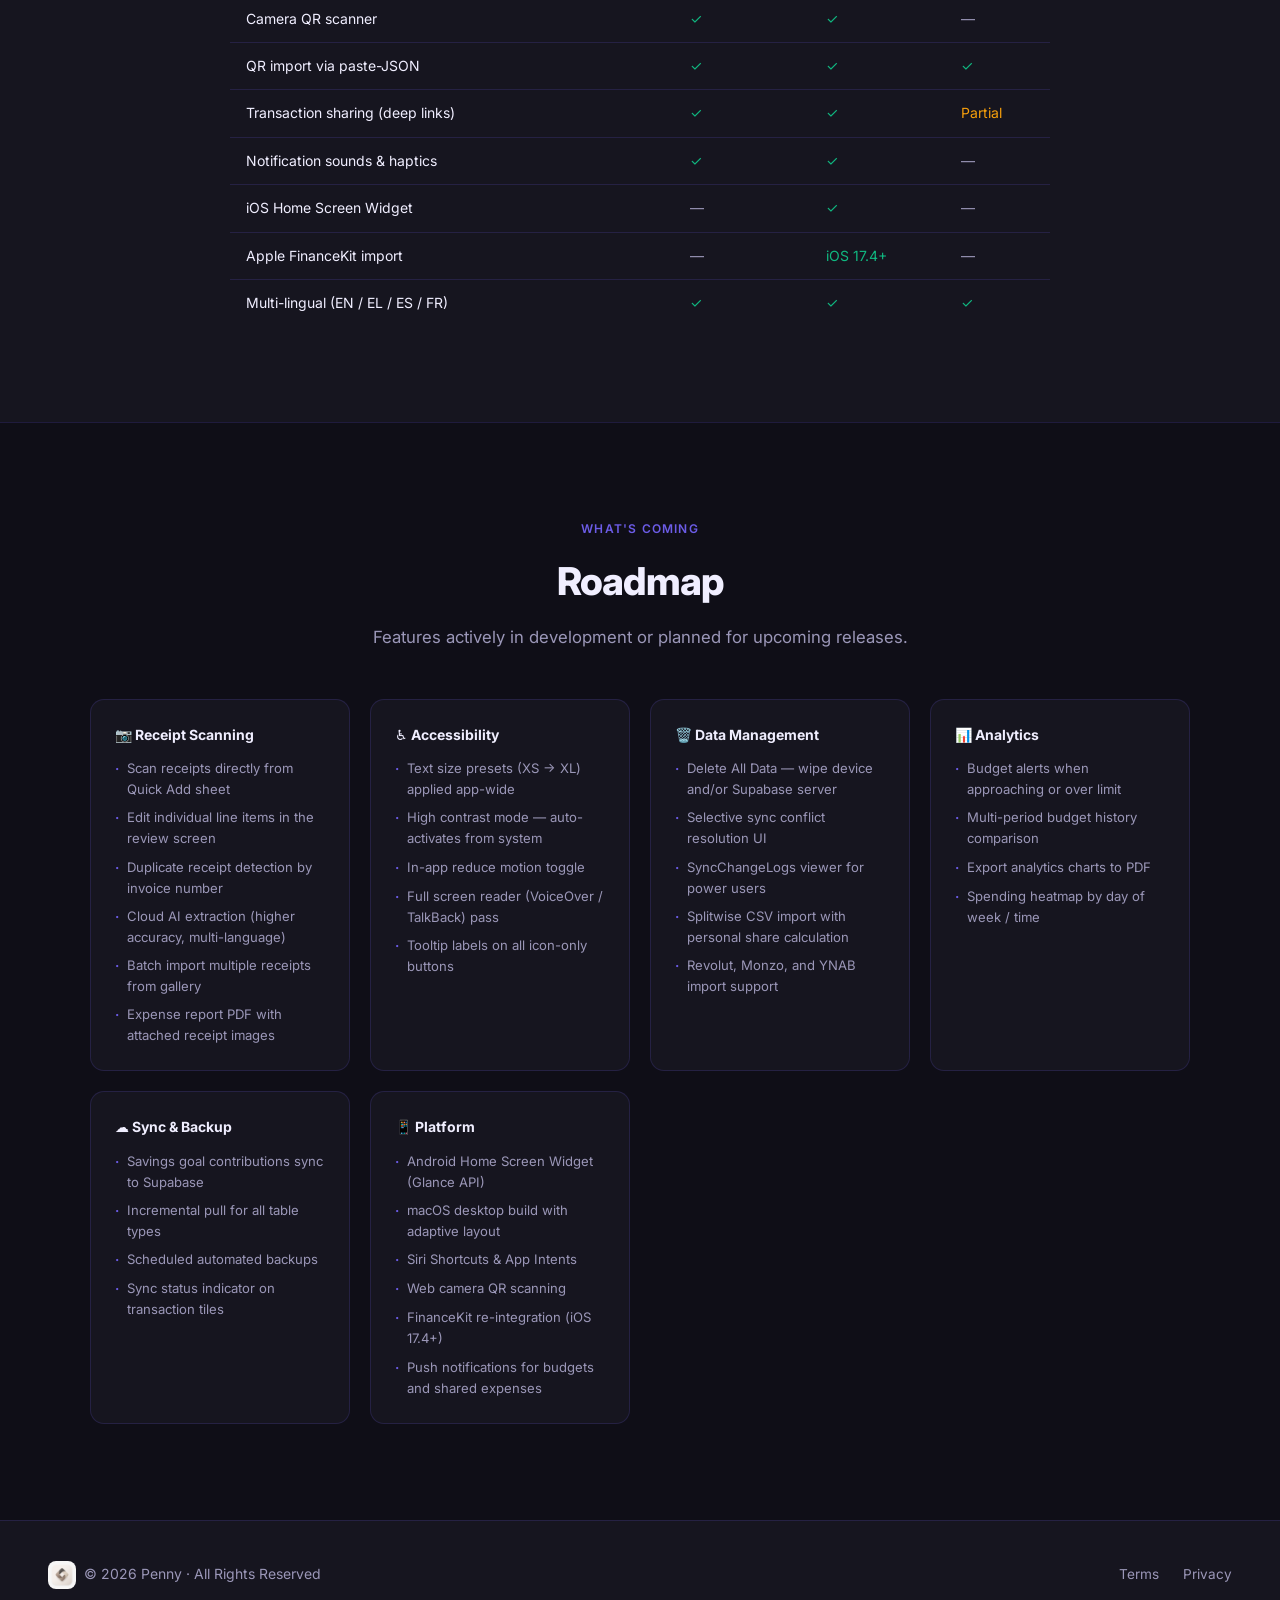
==== commit ae7840a8: "Add legal pages for Pages site" ====
--- a/index.html
+++ b/index.html
@@ -747,7 +747,7 @@
     <span>© 2026 Penny · All Rights Reserved</span>
   </div>
   <div class="footer-links">
-    <a href="eula.html">Terms &amp; EULA</a>
+    <a href="terms.html">Terms</a>
     <a href="privacy.html">Privacy</a>
   </div>
 </footer>
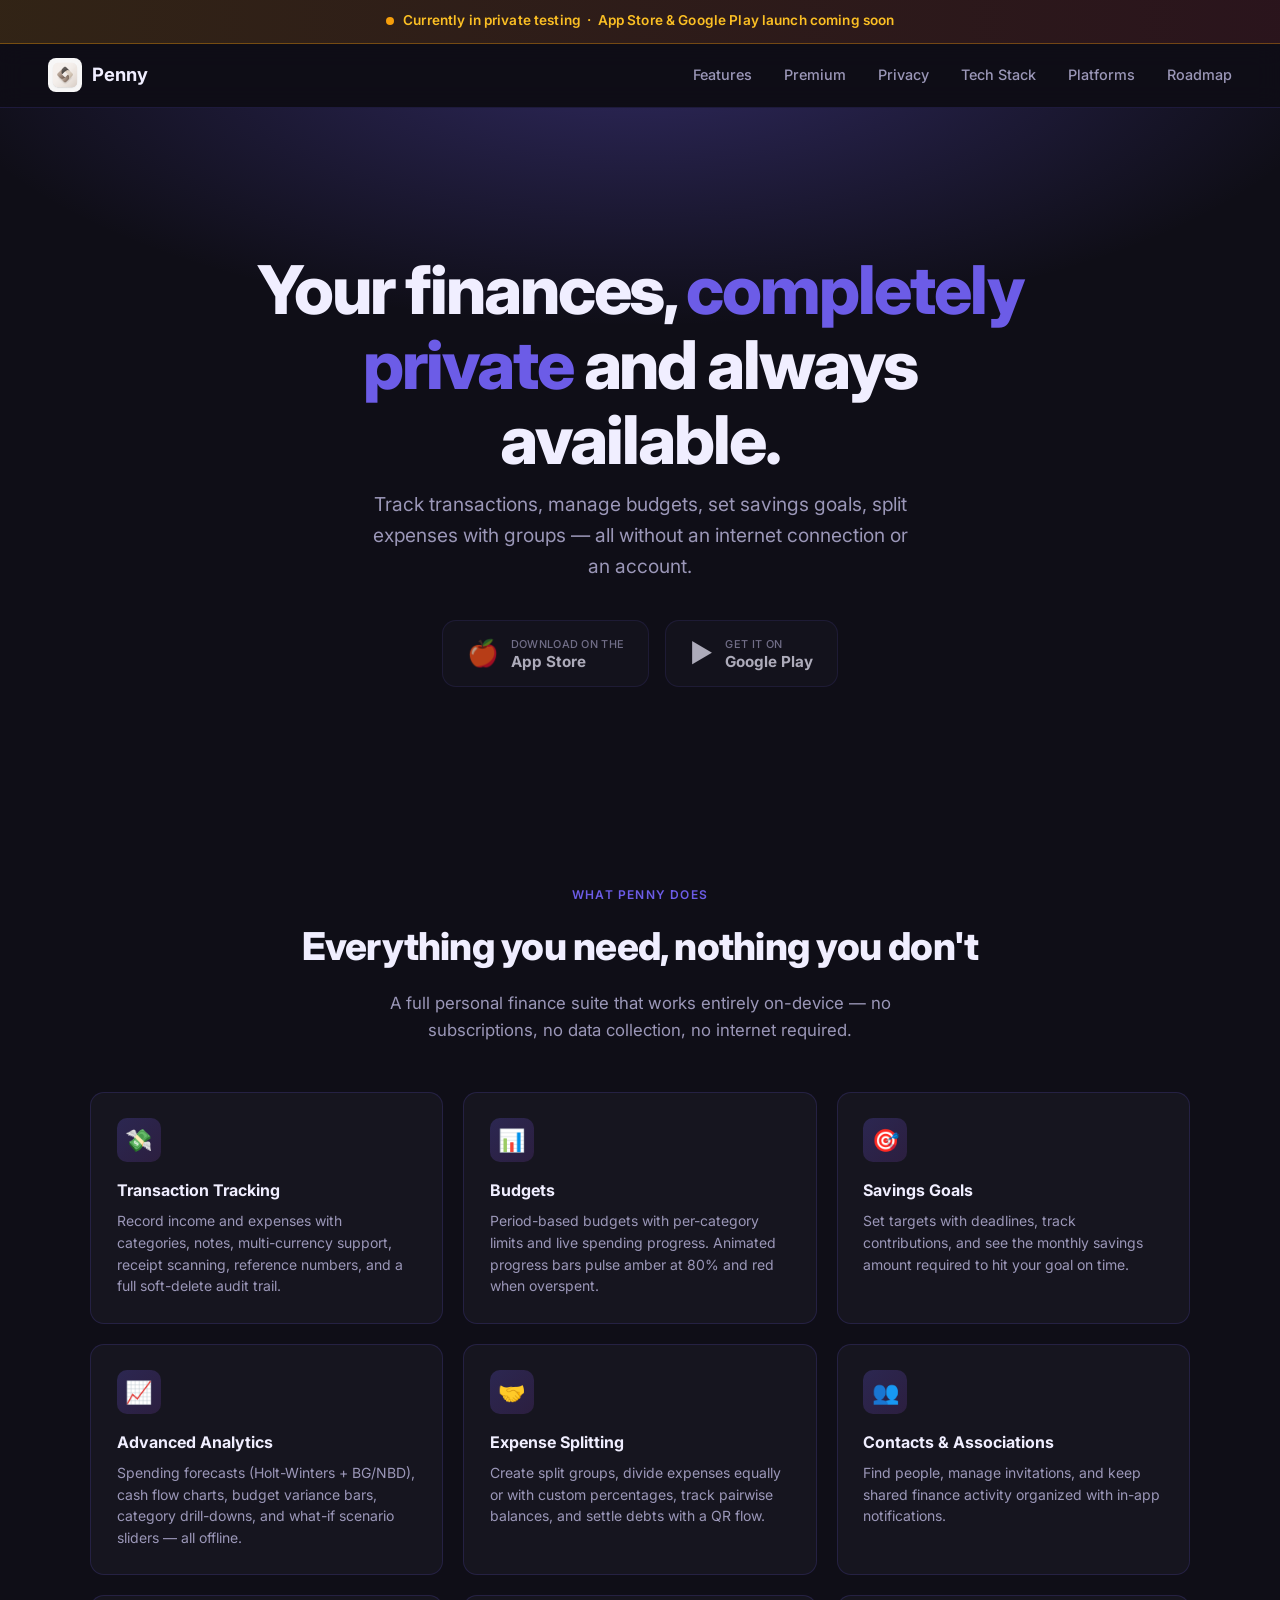
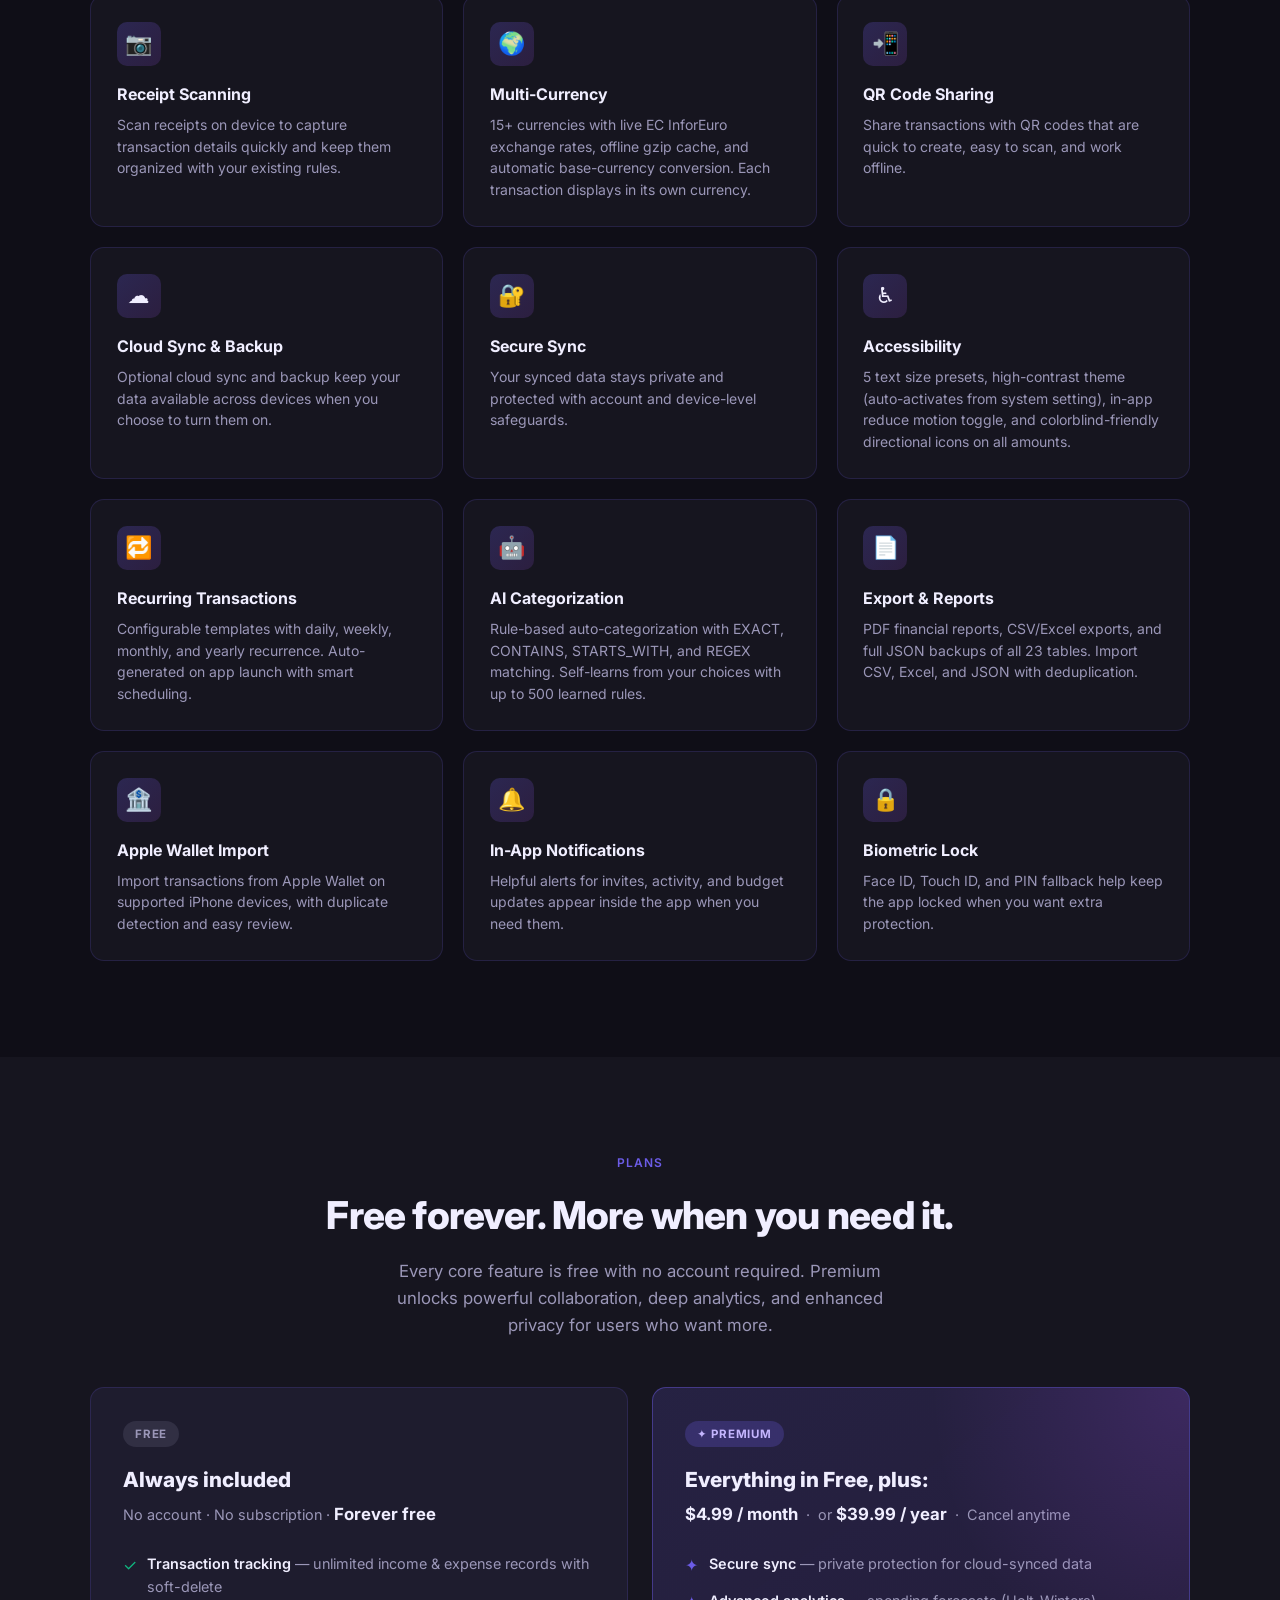
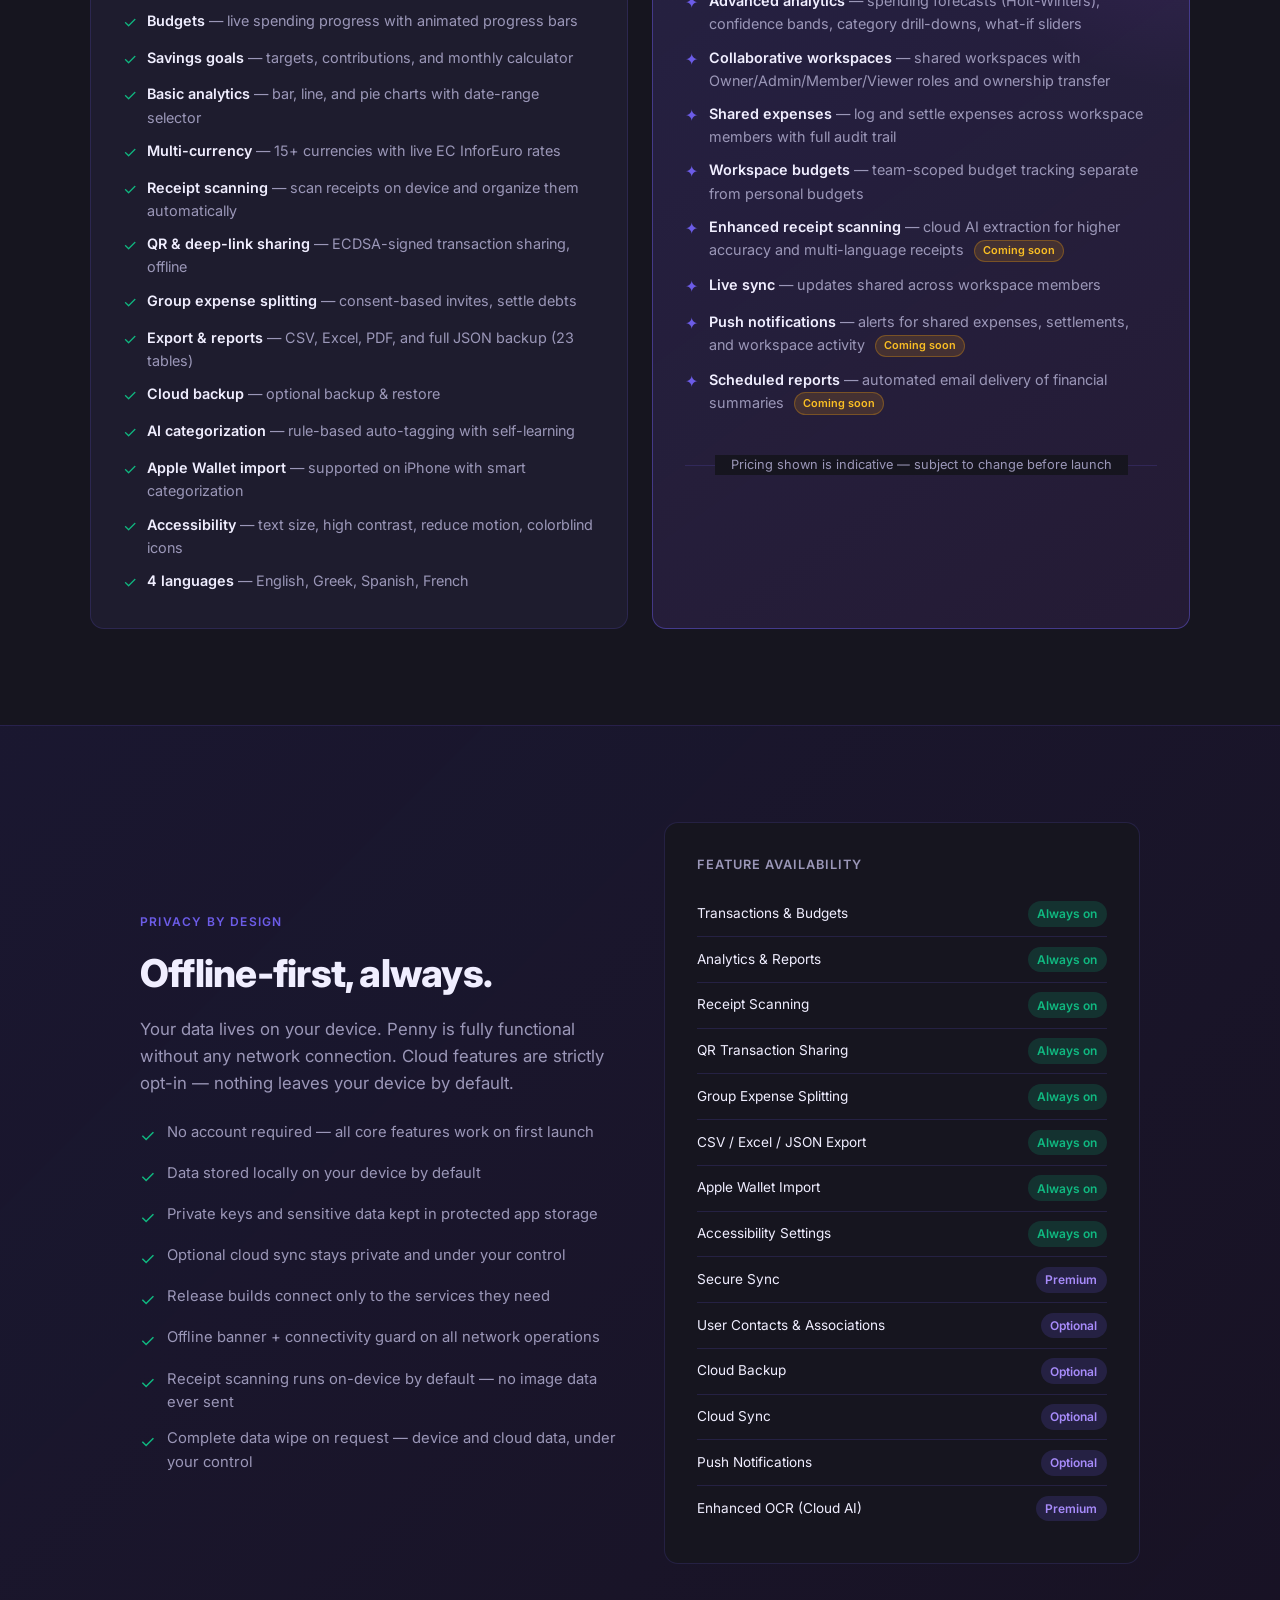
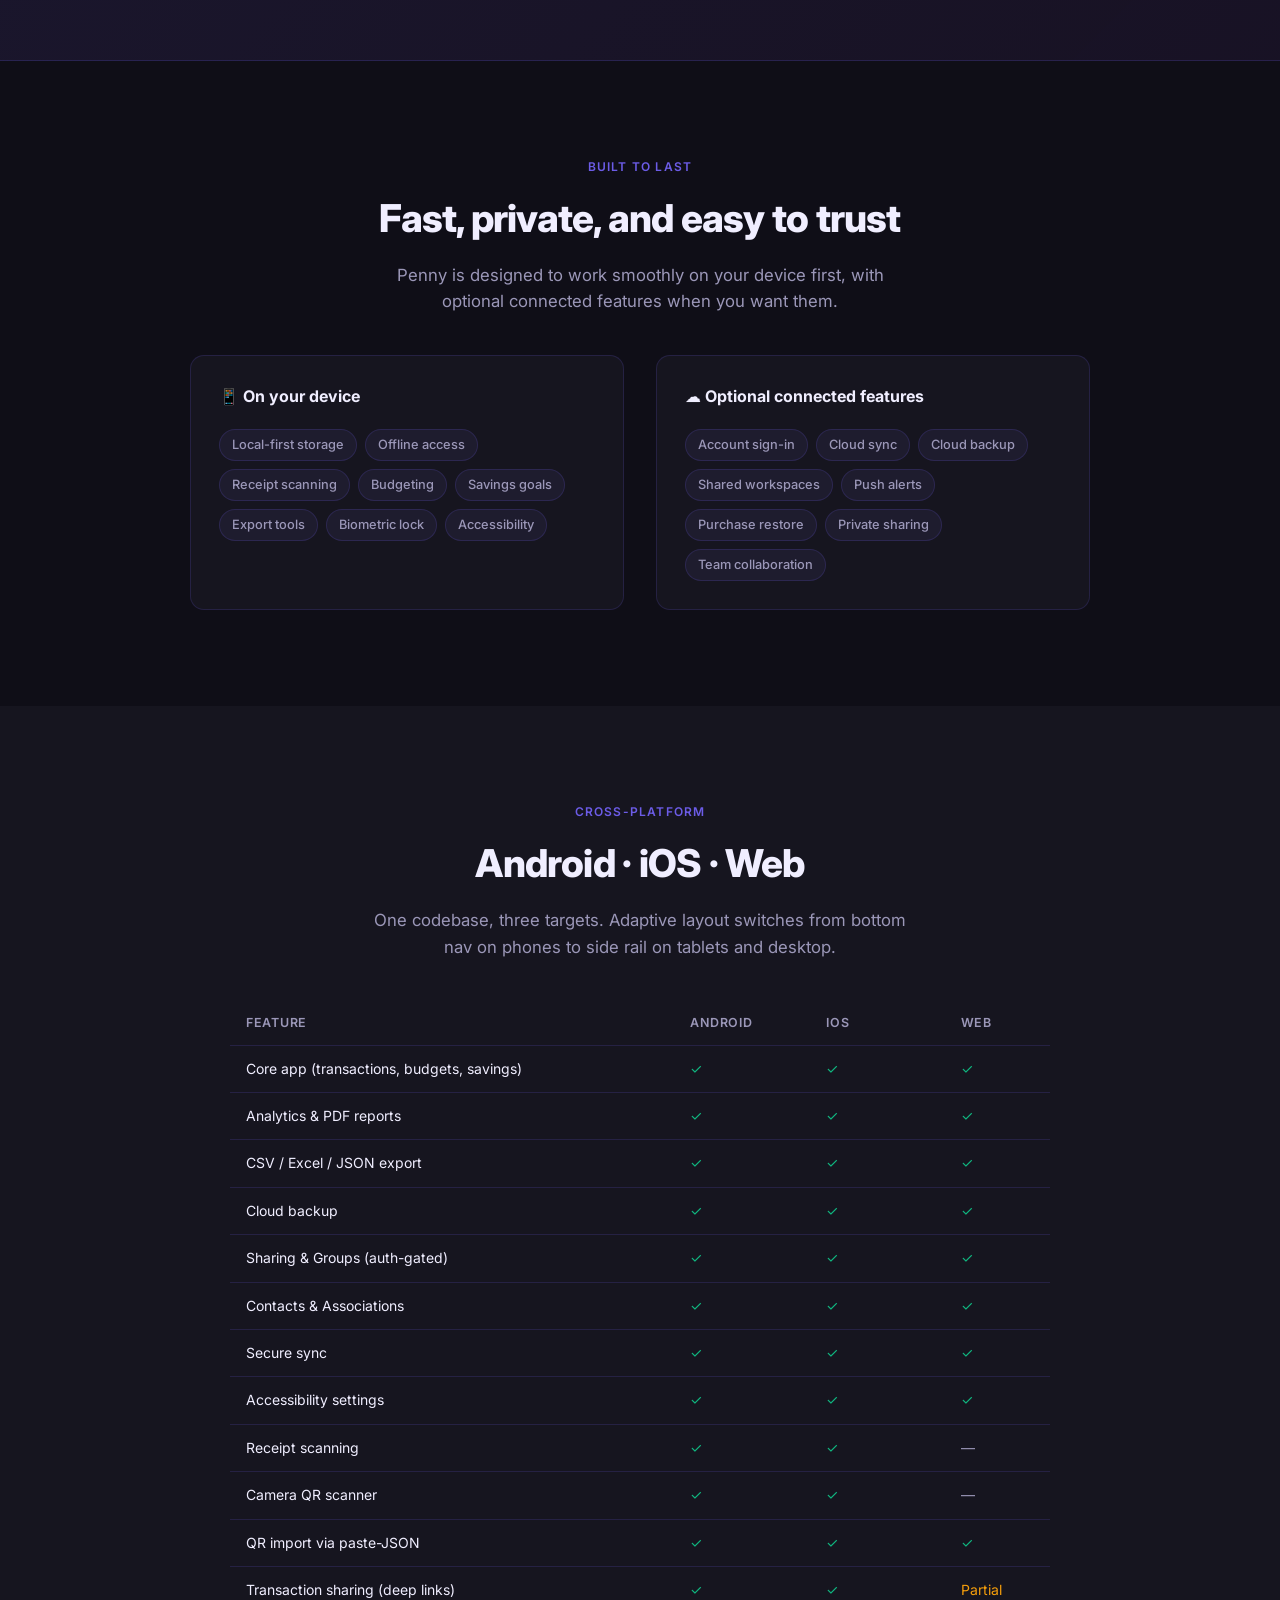
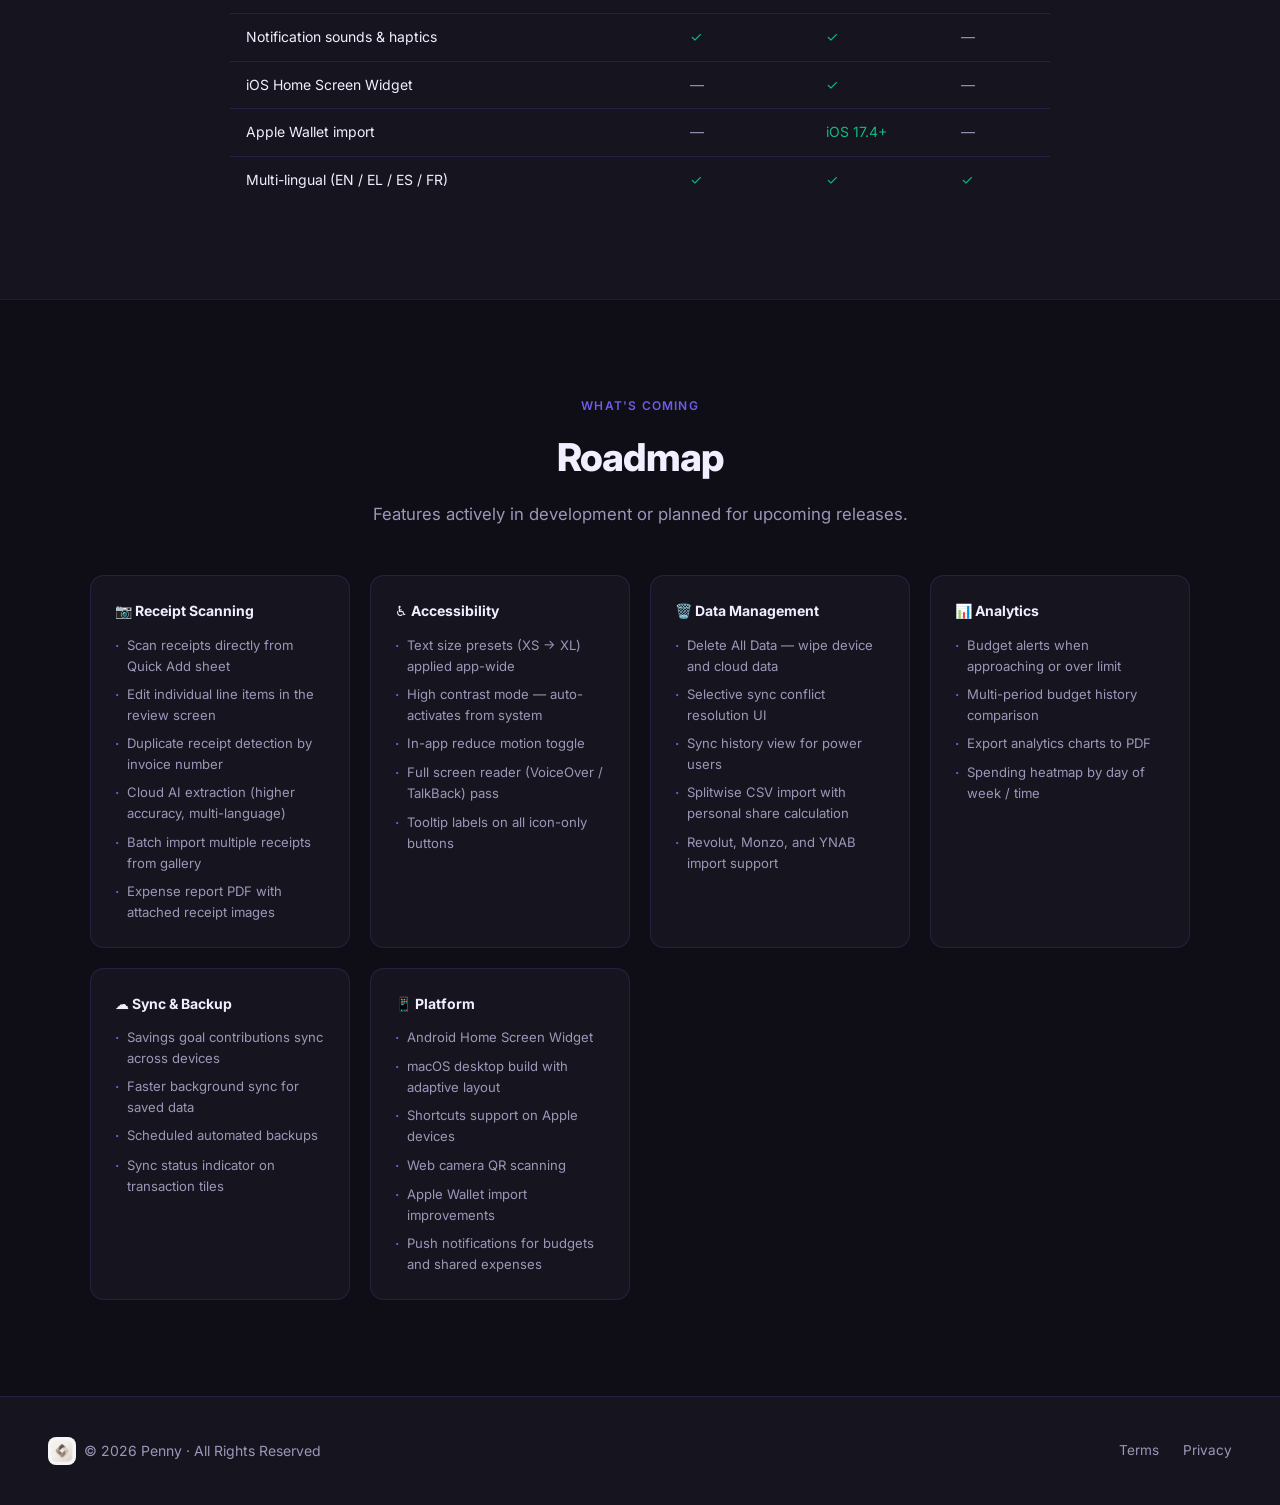
==== commit 93bf75ab: "Simplify homepage copy" ====
--- a/index.html
+++ b/index.html
@@ -423,12 +423,12 @@
     <div class="feat-card">
       <div class="feat-icon">👥</div>
       <h3>Contacts &amp; Associations</h3>
-      <p>Search users by share ID (PENNY-XXXX), send/accept/reject/block requests. Real-time in-app notification banners via Supabase Realtime.</p>
+      <p>Find people, manage invitations, and keep shared finance activity organized with in-app notifications.</p>
     </div>
     <div class="feat-card">
       <div class="feat-icon">📷</div>
       <h3>Receipt Scanning</h3>
-      <p>On-device ML Kit OCR extracts merchant, total, tax, date, invoice number, currency, and line items with per-field confidence scores. Auto-categorizes using your rules. Receipt icon shown on all transaction tiles.</p>
+      <p>Scan receipts on device to capture transaction details quickly and keep them organized with your existing rules.</p>
     </div>
     <div class="feat-card">
       <div class="feat-icon">🌍</div>
@@ -438,17 +438,17 @@
     <div class="feat-card">
       <div class="feat-icon">📲</div>
       <h3>QR Code Sharing</h3>
-      <p>Share transactions via ECDSA P-256 signed QR codes with 24-hour expiry. Works entirely offline — no backend required.</p>
+      <p>Share transactions with QR codes that are quick to create, easy to scan, and work offline.</p>
     </div>
     <div class="feat-card">
       <div class="feat-icon">☁️</div>
       <h3>Cloud Sync &amp; Backup</h3>
-      <p>Optional Supabase sync with delta push/pull, field-level change logging, and per-table incremental timestamps. Google Drive full JSON backup also available.</p>
+      <p>Optional cloud sync and backup keep your data available across devices when you choose to turn them on.</p>
     </div>
     <div class="feat-card">
       <div class="feat-icon">🔐</div>
-      <h3>End-to-End Encryption</h3>
-      <p>AES-256-GCM encryption for all cloud-synced transaction data. Your key never leaves your device — not even Penny can read your data on the server.</p>
+      <h3>Secure Sync</h3>
+      <p>Your synced data stays private and protected with account and device-level safeguards.</p>
     </div>
     <div class="feat-card">
       <div class="feat-icon">♿</div>
@@ -473,17 +473,17 @@
     <div class="feat-card">
       <div class="feat-icon">🏦</div>
       <h3>Apple Wallet Import</h3>
-      <p>Import transactions from Apple Wallet via FinanceKit (iOS 17.4+). MCC auto-categorization, duplicate detection, and merge/overwrite policies.</p>
+      <p>Import transactions from Apple Wallet on supported iPhone devices, with duplicate detection and easy review.</p>
     </div>
     <div class="feat-card">
       <div class="feat-icon">🔔</div>
       <h3>In-App Notifications</h3>
-      <p>Animated slide-down banners for contact requests, group invites, workspace activity, and budget alerts. Unique sound per notification type via Supabase Realtime.</p>
+      <p>Helpful alerts for invites, activity, and budget updates appear inside the app when you need them.</p>
     </div>
     <div class="feat-card">
       <div class="feat-icon">🔒</div>
       <h3>Biometric Lock</h3>
-      <p>Face ID, Touch ID, and PIN fallback. Biometric lock on launch or on return from background. Tokens stored in FlutterSecureStorage, never SharedPreferences.</p>
+      <p>Face ID, Touch ID, and PIN fallback help keep the app locked when you want extra protection.</p>
     </div>
   </div>
 </section>
@@ -508,13 +508,13 @@
           <li><span class="icon icon-yes">✓</span><span><strong>Savings goals</strong> — targets, contributions, and monthly calculator</span></li>
           <li><span class="icon icon-yes">✓</span><span><strong>Basic analytics</strong> — bar, line, and pie charts with date-range selector</span></li>
           <li><span class="icon icon-yes">✓</span><span><strong>Multi-currency</strong> — 15+ currencies with live EC InforEuro rates</span></li>
-          <li><span class="icon icon-yes">✓</span><span><strong>Receipt scanning</strong> — on-device ML Kit OCR, 13-field extraction, auto-categorization</span></li>
+          <li><span class="icon icon-yes">✓</span><span><strong>Receipt scanning</strong> — scan receipts on device and organize them automatically</span></li>
           <li><span class="icon icon-yes">✓</span><span><strong>QR &amp; deep-link sharing</strong> — ECDSA-signed transaction sharing, offline</span></li>
           <li><span class="icon icon-yes">✓</span><span><strong>Group expense splitting</strong> — consent-based invites, settle debts</span></li>
           <li><span class="icon icon-yes">✓</span><span><strong>Export &amp; reports</strong> — CSV, Excel, PDF, and full JSON backup (23 tables)</span></li>
-          <li><span class="icon icon-yes">✓</span><span><strong>Google Drive sync</strong> — optional cloud backup &amp; restore</span></li>
+          <li><span class="icon icon-yes">✓</span><span><strong>Cloud backup</strong> — optional backup &amp; restore</span></li>
           <li><span class="icon icon-yes">✓</span><span><strong>AI categorization</strong> — rule-based auto-tagging with self-learning</span></li>
-          <li><span class="icon icon-yes">✓</span><span><strong>Apple Wallet import</strong> — FinanceKit on iOS 17.4+ with smart categorization</span></li>
+          <li><span class="icon icon-yes">✓</span><span><strong>Apple Wallet import</strong> — supported on iPhone with smart categorization</span></li>
           <li><span class="icon icon-yes">✓</span><span><strong>Accessibility</strong> — text size, high contrast, reduce motion, colorblind icons</span></li>
           <li><span class="icon icon-yes">✓</span><span><strong>4 languages</strong> — English, Greek, Spanish, French</span></li>
         </ul>
@@ -526,13 +526,13 @@
         <h3>Everything in Free, plus:</h3>
         <p class="tier-price"><strong>$4.99 / month</strong> &nbsp;·&nbsp; or <strong>$39.99 / year</strong> &nbsp;·&nbsp; Cancel anytime</p>
         <ul class="tier-list">
-          <li><span class="icon icon-lock">✦</span><span><strong>End-to-end encryption</strong> — AES-256-GCM on all cloud-synced data; your key, your data</span></li>
+          <li><span class="icon icon-lock">✦</span><span><strong>Secure sync</strong> — private protection for cloud-synced data</span></li>
           <li><span class="icon icon-lock">✦</span><span><strong>Advanced analytics</strong> — spending forecasts (Holt-Winters), confidence bands, category drill-downs, what-if sliders</span></li>
           <li><span class="icon icon-lock">✦</span><span><strong>Collaborative workspaces</strong> — shared workspaces with Owner/Admin/Member/Viewer roles and ownership transfer</span></li>
           <li><span class="icon icon-lock">✦</span><span><strong>Shared expenses</strong> — log and settle expenses across workspace members with full audit trail</span></li>
           <li><span class="icon icon-lock">✦</span><span><strong>Workspace budgets</strong> — team-scoped budget tracking separate from personal budgets</span></li>
           <li><span class="icon icon-lock">✦</span><span><strong>Enhanced receipt scanning</strong> — cloud AI extraction for higher accuracy and multi-language receipts <span class="coming-soon-chip">Coming soon</span></span></li>
-          <li><span class="icon icon-lock">✦</span><span><strong>Real-time sync</strong> — Supabase Realtime-powered live updates across workspace members</span></li>
+          <li><span class="icon icon-lock">✦</span><span><strong>Live sync</strong> — updates shared across workspace members</span></li>
           <li><span class="icon icon-lock">✦</span><span><strong>Push notifications</strong> — alerts for shared expenses, settlements, and workspace activity <span class="coming-soon-chip">Coming soon</span></span></li>
           <li><span class="icon icon-lock">✦</span><span><strong>Scheduled reports</strong> — automated email delivery of financial summaries <span class="coming-soon-chip">Coming soon</span></span></li>
         </ul>
@@ -553,75 +553,65 @@
       <p class="section-sub">Your data lives on your device. Penny is fully functional without any network connection. Cloud features are strictly opt-in — nothing leaves your device by default.</p>
       <ul class="offline-list">
         <li><span class="check">✓</span><span>No account required — all core features work on first launch</span></li>
-        <li><span class="check">✓</span><span>SQLite database stored locally via Drift (native &amp; WASM)</span></li>
-        <li><span class="check">✓</span><span>ECDSA P-256 private keys in FlutterSecureStorage, encrypted at rest</span></li>
-        <li><span class="check">✓</span><span>End-to-end encryption for cloud sync — AES-256-GCM, key never leaves device</span></li>
-        <li><span class="check">✓</span><span>Backend API calls guarded — release builds never call localhost</span></li>
+        <li><span class="check">✓</span><span>Data stored locally on your device by default</span></li>
+        <li><span class="check">✓</span><span>Private keys and sensitive data kept in protected app storage</span></li>
+        <li><span class="check">✓</span><span>Optional cloud sync stays private and under your control</span></li>
+        <li><span class="check">✓</span><span>Release builds connect only to the services they need</span></li>
         <li><span class="check">✓</span><span>Offline banner + connectivity guard on all network operations</span></li>
-        <li><span class="check">✓</span><span>Receipt OCR runs on-device by default — no image data ever sent</span></li>
-        <li><span class="check">✓</span><span>Complete data wipe on request — device and server, under your control</span></li>
+        <li><span class="check">✓</span><span>Receipt scanning runs on-device by default — no image data ever sent</span></li>
+        <li><span class="check">✓</span><span>Complete data wipe on request — device and cloud data, under your control</span></li>
       </ul>
     </div>
     <div class="offline-card">
       <h4>Feature availability</h4>
       <div class="table-row"><span>Transactions &amp; Budgets</span><span class="badge badge-yes">Always on</span></div>
       <div class="table-row"><span>Analytics &amp; Reports</span><span class="badge badge-yes">Always on</span></div>
-      <div class="table-row"><span>Receipt Scanning (ML Kit)</span><span class="badge badge-yes">Always on</span></div>
+      <div class="table-row"><span>Receipt Scanning</span><span class="badge badge-yes">Always on</span></div>
       <div class="table-row"><span>QR Transaction Sharing</span><span class="badge badge-yes">Always on</span></div>
       <div class="table-row"><span>Group Expense Splitting</span><span class="badge badge-yes">Always on</span></div>
       <div class="table-row"><span>CSV / Excel / JSON Export</span><span class="badge badge-yes">Always on</span></div>
       <div class="table-row"><span>Apple Wallet Import</span><span class="badge badge-yes">Always on</span></div>
       <div class="table-row"><span>Accessibility Settings</span><span class="badge badge-yes">Always on</span></div>
-      <div class="table-row"><span>End-to-End Encryption</span><span class="badge badge-opt">Premium</span></div>
+      <div class="table-row"><span>Secure Sync</span><span class="badge badge-opt">Premium</span></div>
       <div class="table-row"><span>User Contacts &amp; Associations</span><span class="badge badge-opt">Optional</span></div>
-      <div class="table-row"><span>Google Drive Sync</span><span class="badge badge-opt">Optional</span></div>
-      <div class="table-row"><span>Supabase Cloud Sync</span><span class="badge badge-opt">Optional</span></div>
+      <div class="table-row"><span>Cloud Backup</span><span class="badge badge-opt">Optional</span></div>
+      <div class="table-row"><span>Cloud Sync</span><span class="badge badge-opt">Optional</span></div>
       <div class="table-row"><span>Push Notifications</span><span class="badge badge-opt">Optional</span></div>
       <div class="table-row"><span>Enhanced OCR (Cloud AI)</span><span class="badge badge-opt">Premium</span></div>
     </div>
   </div>
 </section>
 
-<!-- TECH STACK -->
+<!-- TRUST / ARCHITECTURE -->
 <section id="tech" class="stack-section">
-  <p class="section-label center">Under the hood</p>
-  <h2 class="section-title center">Modern tech, proven stack</h2>
-  <p class="section-sub center">Flutter for cross-platform mobile &amp; web. Supabase for optional cloud backend — no infrastructure to manage.</p>
+  <p class="section-label center">Built to last</p>
+  <h2 class="section-title center">Fast, private, and easy to trust</h2>
+  <p class="section-sub center">Penny is designed to work smoothly on your device first, with optional connected features when you want them.</p>
   <div class="stack-cols">
     <div class="stack-col">
-      <h3>📱 Flutter Frontend</h3>
+      <h3>📱 On your device</h3>
       <div class="tag-list">
-        <span class="tag">Flutter 3.x</span>
-        <span class="tag">Dart</span>
-        <span class="tag">Drift (SQLite)</span>
-        <span class="tag">Riverpod</span>
-        <span class="tag">go_router</span>
-        <span class="tag">ML Kit OCR</span>
-        <span class="tag">AES-256-GCM</span>
-        <span class="tag">ECDSA P-256</span>
-        <span class="tag">fl_chart</span>
-        <span class="tag">Google Drive API</span>
-        <span class="tag">Material 3</span>
-        <span class="tag">WASM (Web)</span>
-        <span class="tag">in_app_purchase</span>
-        <span class="tag">Apple FinanceKit</span>
-        <span class="tag">supabase_flutter</span>
-        <span class="tag">FlutterSecureStorage</span>
+        <span class="tag">Local-first storage</span>
+        <span class="tag">Offline access</span>
+        <span class="tag">Receipt scanning</span>
+        <span class="tag">Budgeting</span>
+        <span class="tag">Savings goals</span>
+        <span class="tag">Export tools</span>
+        <span class="tag">Biometric lock</span>
+        <span class="tag">Accessibility</span>
       </div>
     </div>
     <div class="stack-col">
-      <h3>☁️ Supabase Backend</h3>
+      <h3>☁️ Optional connected features</h3>
       <div class="tag-list">
-        <span class="tag">PostgreSQL + RLS</span>
-        <span class="tag">PostgREST</span>
-        <span class="tag">Edge Functions</span>
-        <span class="tag">Deno / TypeScript</span>
-        <span class="tag">GoTrue Auth</span>
-        <span class="tag">Realtime</span>
-        <span class="tag">pg_cron</span>
-        <span class="tag">DB Functions</span>
-        <span class="tag">Apple Sign-In</span>
-        <span class="tag">Google Sign-In</span>
+        <span class="tag">Account sign-in</span>
+        <span class="tag">Cloud sync</span>
+        <span class="tag">Cloud backup</span>
+        <span class="tag">Shared workspaces</span>
+        <span class="tag">Push alerts</span>
+        <span class="tag">Purchase restore</span>
+        <span class="tag">Private sharing</span>
+        <span class="tag">Team collaboration</span>
       </div>
     </div>
   </div>
@@ -645,18 +635,18 @@
       <tr><td>Core app (transactions, budgets, savings)</td><td class="dot-yes">✓</td><td class="dot-yes">✓</td><td class="dot-yes">✓</td></tr>
       <tr><td>Analytics &amp; PDF reports</td><td class="dot-yes">✓</td><td class="dot-yes">✓</td><td class="dot-yes">✓</td></tr>
       <tr><td>CSV / Excel / JSON export</td><td class="dot-yes">✓</td><td class="dot-yes">✓</td><td class="dot-yes">✓</td></tr>
-      <tr><td>Google Drive sync</td><td class="dot-yes">✓</td><td class="dot-yes">✓</td><td class="dot-yes">✓</td></tr>
+      <tr><td>Cloud backup</td><td class="dot-yes">✓</td><td class="dot-yes">✓</td><td class="dot-yes">✓</td></tr>
       <tr><td>Sharing &amp; Groups (auth-gated)</td><td class="dot-yes">✓</td><td class="dot-yes">✓</td><td class="dot-yes">✓</td></tr>
       <tr><td>Contacts &amp; Associations</td><td class="dot-yes">✓</td><td class="dot-yes">✓</td><td class="dot-yes">✓</td></tr>
-      <tr><td>End-to-end encryption (cloud sync)</td><td class="dot-yes">✓</td><td class="dot-yes">✓</td><td class="dot-yes">✓</td></tr>
+      <tr><td>Secure sync</td><td class="dot-yes">✓</td><td class="dot-yes">✓</td><td class="dot-yes">✓</td></tr>
       <tr><td>Accessibility settings</td><td class="dot-yes">✓</td><td class="dot-yes">✓</td><td class="dot-yes">✓</td></tr>
-      <tr><td>Receipt Scanning (ML Kit)</td><td class="dot-yes">✓</td><td class="dot-yes">✓</td><td class="dot-no">—</td></tr>
+      <tr><td>Receipt scanning</td><td class="dot-yes">✓</td><td class="dot-yes">✓</td><td class="dot-no">—</td></tr>
       <tr><td>Camera QR scanner</td><td class="dot-yes">✓</td><td class="dot-yes">✓</td><td class="dot-no">—</td></tr>
       <tr><td>QR import via paste-JSON</td><td class="dot-yes">✓</td><td class="dot-yes">✓</td><td class="dot-yes">✓</td></tr>
       <tr><td>Transaction sharing (deep links)</td><td class="dot-yes">✓</td><td class="dot-yes">✓</td><td class="dot-part">Partial</td></tr>
       <tr><td>Notification sounds &amp; haptics</td><td class="dot-yes">✓</td><td class="dot-yes">✓</td><td class="dot-no">—</td></tr>
       <tr><td>iOS Home Screen Widget</td><td class="dot-no">—</td><td class="dot-yes">✓</td><td class="dot-no">—</td></tr>
-      <tr><td>Apple FinanceKit import</td><td class="dot-no">—</td><td class="dot-yes">iOS 17.4+</td><td class="dot-no">—</td></tr>
+      <tr><td>Apple Wallet import</td><td class="dot-no">—</td><td class="dot-yes">iOS 17.4+</td><td class="dot-no">—</td></tr>
       <tr><td>Multi-lingual (EN / EL / ES / FR)</td><td class="dot-yes">✓</td><td class="dot-yes">✓</td><td class="dot-yes">✓</td></tr>
     </tbody>
   </table>
@@ -696,9 +686,9 @@
       <div class="roadmap-card">
         <h4>🗑️ Data Management</h4>
         <ul>
-          <li>Delete All Data — wipe device and/or Supabase server</li>
+          <li>Delete All Data — wipe device and cloud data</li>
           <li>Selective sync conflict resolution UI</li>
-          <li>SyncChangeLogs viewer for power users</li>
+          <li>Sync history view for power users</li>
           <li>Splitwise CSV import with personal share calculation</li>
           <li>Revolut, Monzo, and YNAB import support</li>
         </ul>
@@ -717,8 +707,8 @@
       <div class="roadmap-card">
         <h4>☁️ Sync &amp; Backup</h4>
         <ul>
-          <li>Savings goal contributions sync to Supabase</li>
-          <li>Incremental pull for all table types</li>
+          <li>Savings goal contributions sync across devices</li>
+          <li>Faster background sync for saved data</li>
           <li>Scheduled automated backups</li>
           <li>Sync status indicator on transaction tiles</li>
         </ul>
@@ -727,11 +717,11 @@
       <div class="roadmap-card">
         <h4>📱 Platform</h4>
         <ul>
-          <li>Android Home Screen Widget (Glance API)</li>
+          <li>Android Home Screen Widget</li>
           <li>macOS desktop build with adaptive layout</li>
-          <li>Siri Shortcuts &amp; App Intents</li>
+          <li>Shortcuts support on Apple devices</li>
           <li>Web camera QR scanning</li>
-          <li>FinanceKit re-integration (iOS 17.4+)</li>
+          <li>Apple Wallet import improvements</li>
           <li>Push notifications for budgets and shared expenses</li>
         </ul>
       </div>
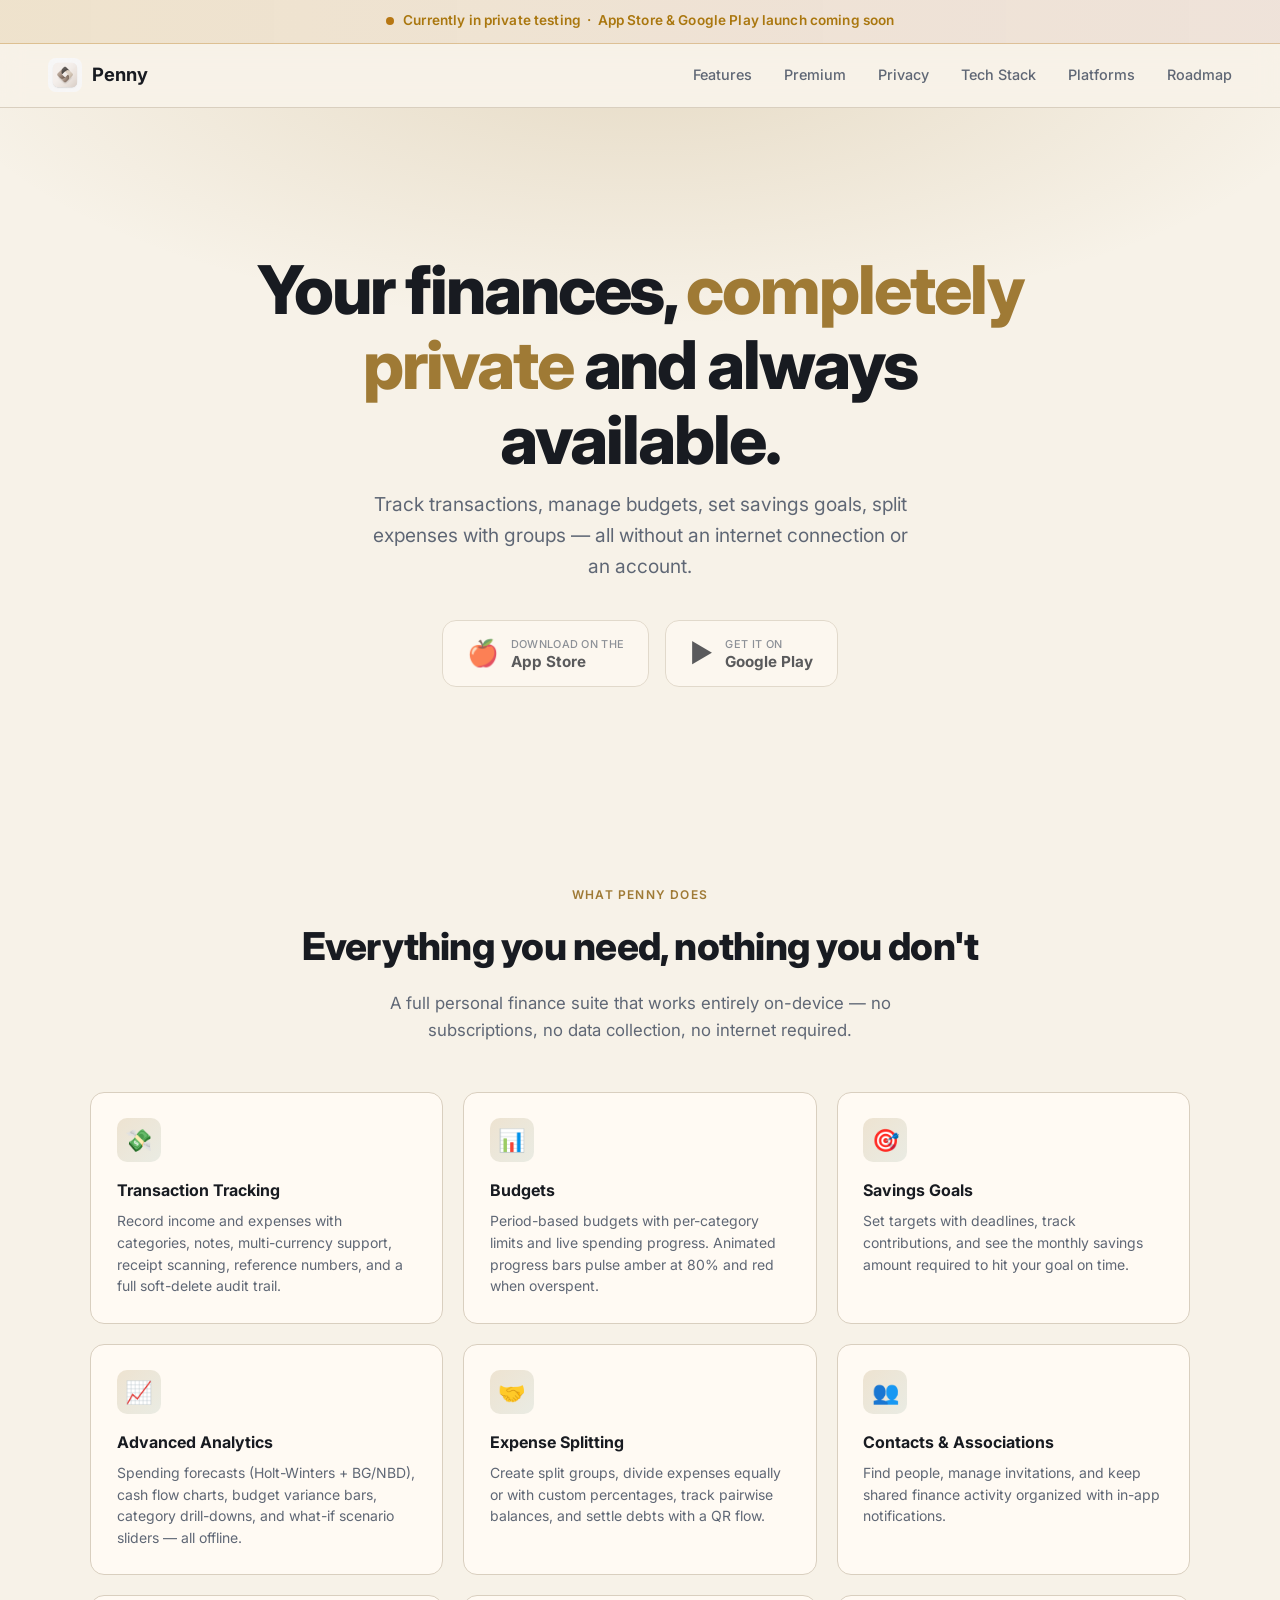
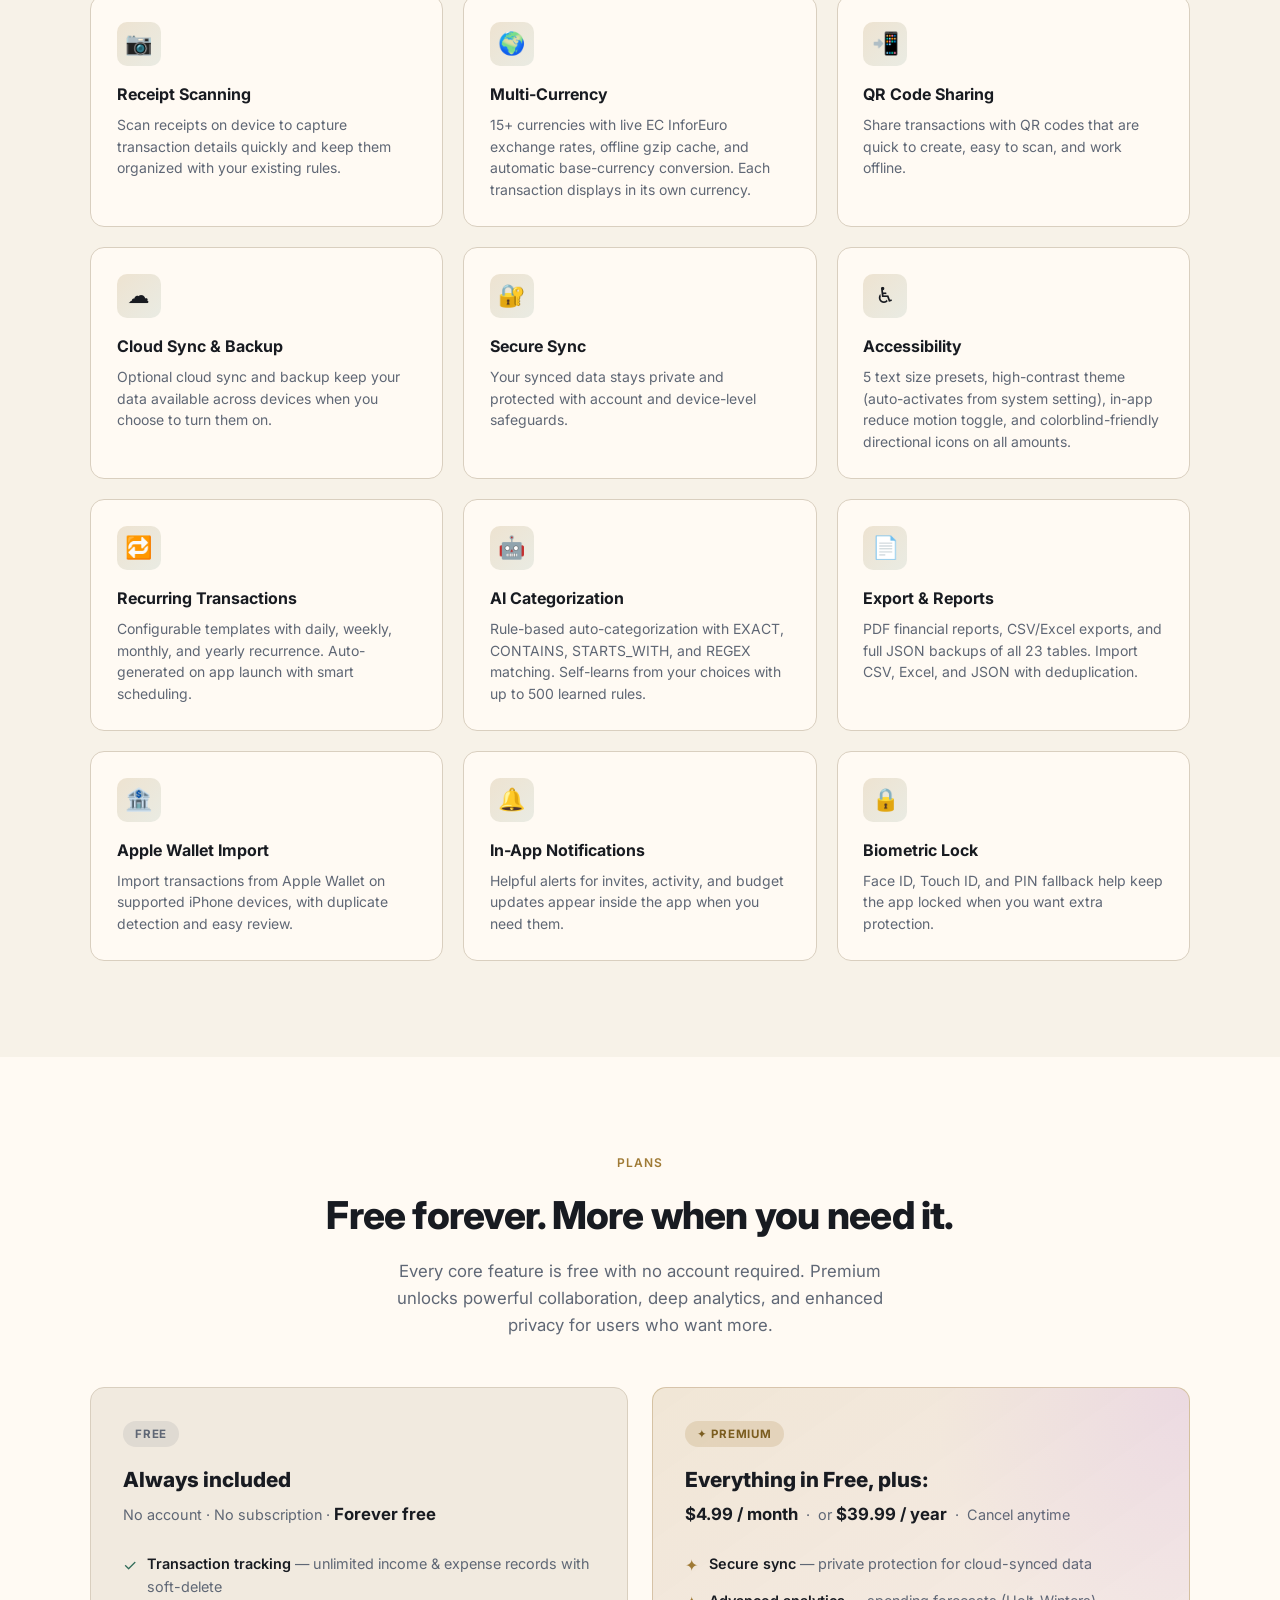
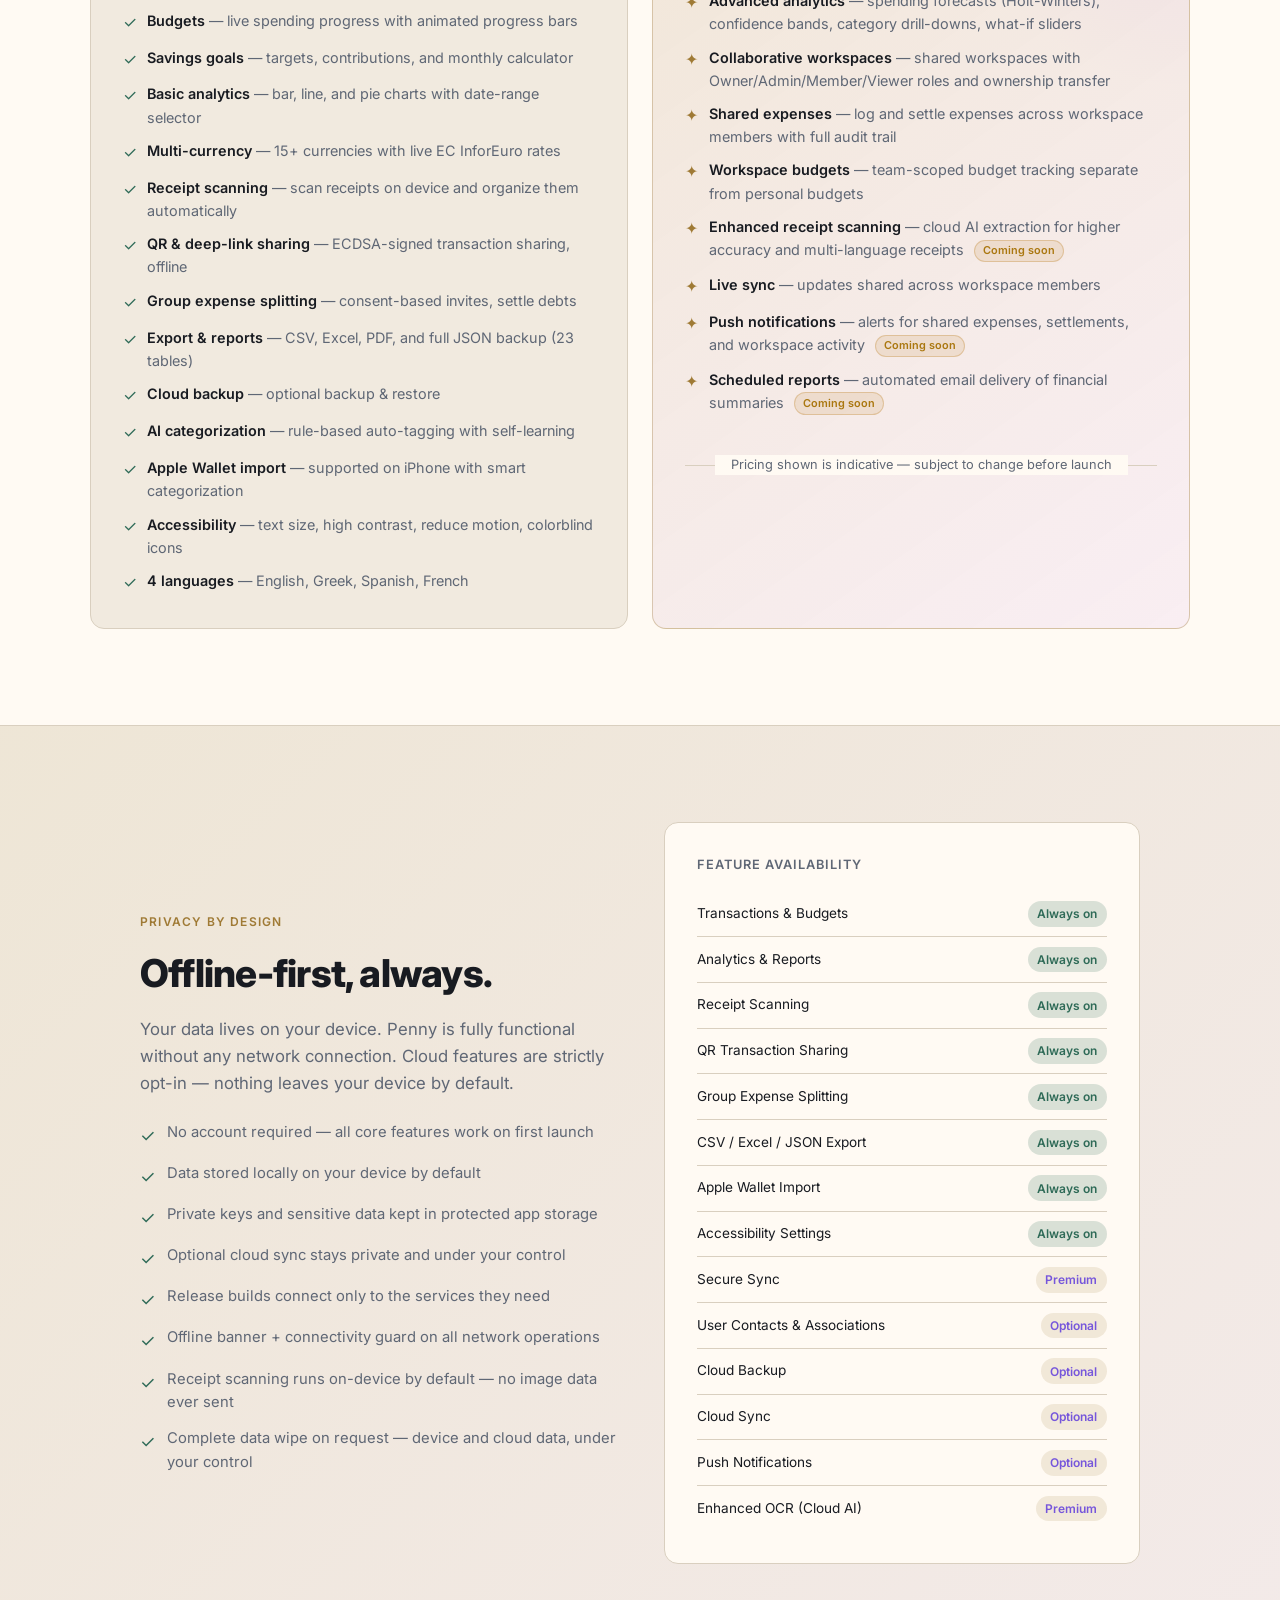
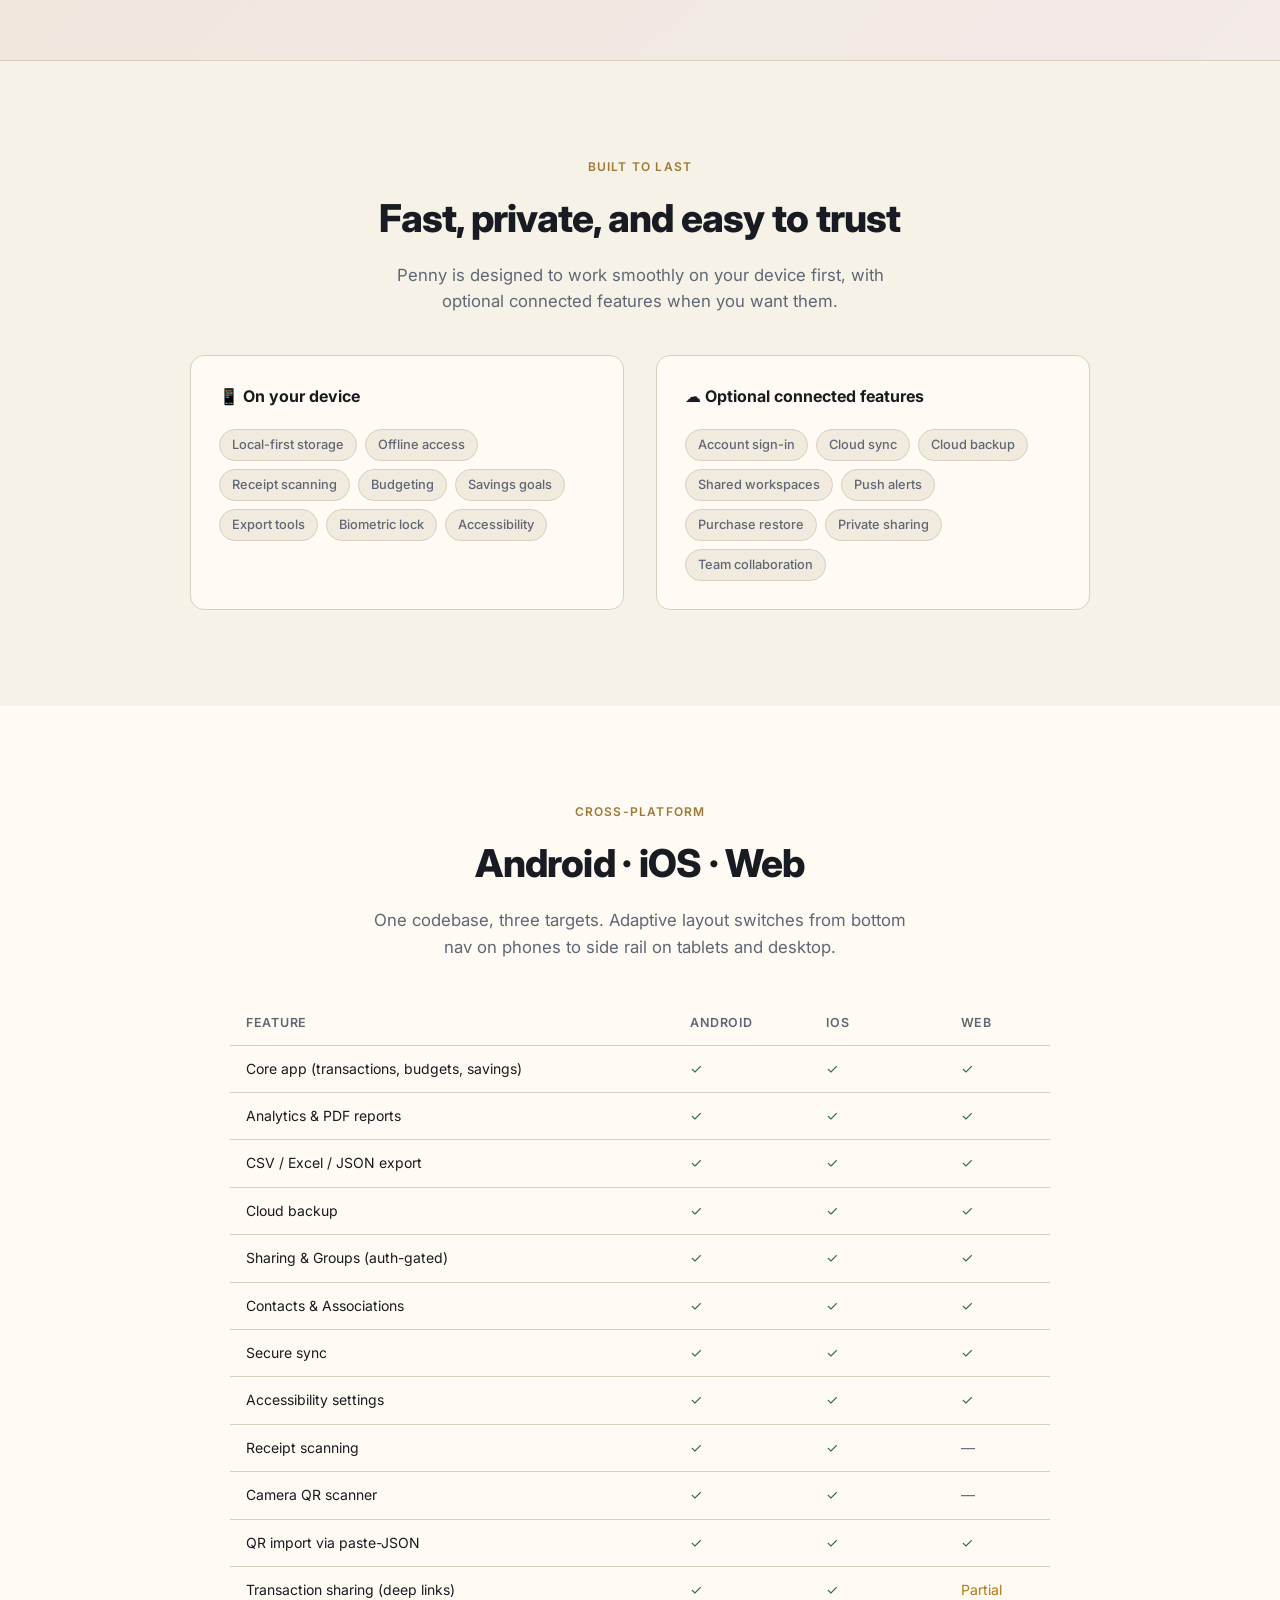
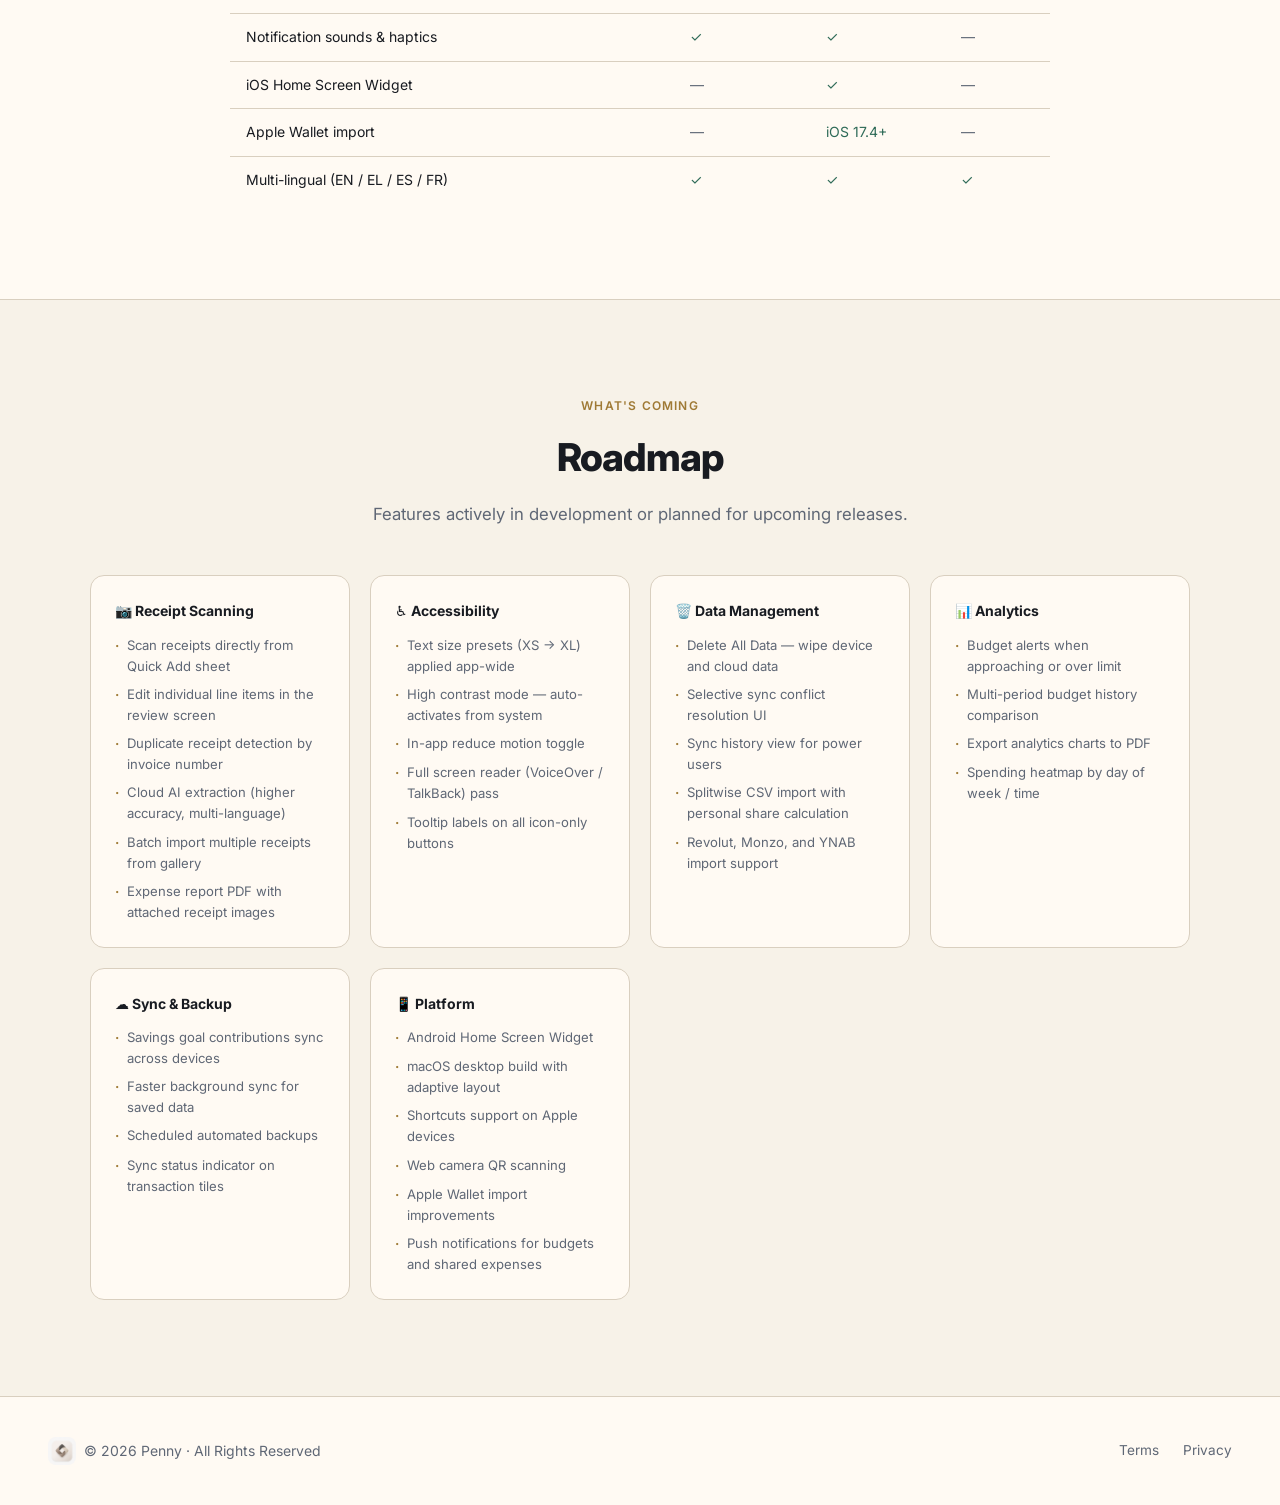
==== commit 345c033a: "Add system adaptive theme tokens" ====
--- a/index.html
+++ b/index.html
@@ -14,23 +14,9 @@
   <link rel="preconnect" href="https://fonts.googleapis.com" />
   <link rel="preconnect" href="https://fonts.gstatic.com" crossorigin />
   <link href="https://fonts.googleapis.com/css2?family=Inter:wght@400;500;600;700;800&display=swap" rel="stylesheet" />
+  <link rel="stylesheet" href="assets/css/theme.css" />
   <style>
     *, *::before, *::after { box-sizing: border-box; margin: 0; padding: 0; }
-
-    :root {
-      --violet:   #6C5CE7;
-      --violet-d: #5849c4;
-      --violet-l: #ede9ff;
-      --green:    #10B981;
-      --red:      #EF4444;
-      --bg:       #0f0e17;
-      --bg2:      #16151f;
-      --bg3:      #1e1c2e;
-      --text:     #f0eeff;
-      --muted:    #9b97b8;
-      --border:   rgba(108,92,231,.18);
-      --radius:   14px;
-    }
 
     html { scroll-behavior: smooth; }
 
@@ -48,7 +34,7 @@
       display: flex; align-items: center; justify-content: space-between;
       padding: 0 clamp(1rem, 5vw, 3rem);
       height: 64px;
-      background: rgba(15,14,23,.85);
+      background: var(--nav-bg);
       backdrop-filter: blur(12px);
       border-bottom: 1px solid var(--border);
     }
@@ -67,30 +53,30 @@
     /* ── WIP BANNER ── */
     .wip-banner {
       display: flex; align-items: center; justify-content: center; gap: .6rem;
-      background: linear-gradient(90deg, rgba(245,158,11,.15), rgba(239,68,68,.12));
-      border-bottom: 1px solid rgba(245,158,11,.35);
+      background: var(--banner-bg);
+      border-bottom: 1px solid var(--banner-border);
       padding: .65rem 1rem;
-      font-size: .85rem; font-weight: 600; color: #fbbf24;
+      font-size: .85rem; font-weight: 600; color: var(--banner-text);
       letter-spacing: .01em; text-align: center;
     }
     .wip-dot {
       width: 8px; height: 8px; border-radius: 50%;
-      background: #f59e0b;
-      box-shadow: 0 0 0 0 rgba(245,158,11,.7);
+      background: var(--banner-dot);
+      box-shadow: 0 0 0 0 var(--banner-shadow);
       animation: pulse-dot 1.8s ease-in-out infinite;
       flex-shrink: 0;
     }
     @keyframes pulse-dot {
-      0%   { box-shadow: 0 0 0 0 rgba(245,158,11,.7); }
-      70%  { box-shadow: 0 0 0 8px rgba(245,158,11,0); }
-      100% { box-shadow: 0 0 0 0 rgba(245,158,11,0); }
+      0%   { box-shadow: 0 0 0 0 var(--banner-shadow); }
+      70%  { box-shadow: 0 0 0 8px rgb(var(--warning-rgb) / 0); }
+      100% { box-shadow: 0 0 0 0 rgb(var(--warning-rgb) / 0); }
     }
 
     /* ── HERO ── */
     .hero {
       text-align: center;
       padding: clamp(5rem, 12vw, 9rem) clamp(1rem, 6vw, 3rem) clamp(4rem, 8vw, 7rem);
-      background: radial-gradient(ellipse 80% 60% at 50% -10%, rgba(108,92,231,.35) 0%, transparent 70%);
+      background: var(--hero-glow);
     }
     .hero h1 {
       font-size: clamp(2.4rem, 6vw, 4.2rem);
@@ -116,7 +102,7 @@
       cursor: not-allowed;
       opacity: .7;
     }
-    .btn-store:hover { border-color: var(--violet); background: rgba(108,92,231,.1); transform: translateY(-2px); opacity: 1; }
+    .btn-store:hover { border-color: var(--violet); background: var(--btn-hover-bg); transform: translateY(-2px); opacity: 1; }
     .btn-store-icon { font-size: 1.6rem; flex-shrink: 0; }
     .btn-store-text { display: flex; flex-direction: column; align-items: flex-start; }
     .btn-store-sub { font-size: .68rem; color: var(--muted); font-weight: 500; letter-spacing: .03em; text-transform: uppercase; }
@@ -127,7 +113,7 @@
       color: var(--text); font-weight: 600; font-size: 1rem;
       text-decoration: none; transition: border-color .2s, background .2s;
     }
-    .btn-ghost:hover { border-color: var(--violet); background: rgba(108,92,231,.08); }
+    .btn-ghost:hover { border-color: var(--violet); background: var(--btn-ghost-hover-bg); }
 
     /* ── SECTION WRAPPER ── */
     section { padding: clamp(3.5rem, 8vw, 6rem) clamp(1rem, 6vw, 3rem); }
@@ -156,10 +142,10 @@
       padding: 1.6rem;
       transition: border-color .2s, transform .2s;
     }
-    .feat-card:hover { border-color: var(--violet); transform: translateY(-3px); }
+    .feat-card:hover { border-color: var(--card-hover-border); transform: translateY(-3px); }
     .feat-icon {
       width: 44px; height: 44px; border-radius: 10px;
-      background: linear-gradient(135deg, rgba(108,92,231,.25), rgba(168,85,247,.15));
+      background: var(--feature-icon-bg);
       display: grid; place-items: center; font-size: 22px; margin-bottom: 1rem;
     }
     .feat-card h3 { font-size: 1rem; font-weight: 700; margin-bottom: .4rem; }
@@ -179,14 +165,14 @@
     }
     .tier-free { background: var(--bg3); }
     .tier-premium {
-      background: linear-gradient(145deg, rgba(108,92,231,.18) 0%, rgba(168,85,247,.1) 100%);
-      border-color: rgba(108,92,231,.45);
+      background: var(--premium-bg);
+      border-color: var(--premium-border);
       position: relative; overflow: hidden;
     }
     .tier-premium::before {
       content: '';
       position: absolute; inset: 0;
-      background: radial-gradient(ellipse 80% 60% at 100% 0%, rgba(168,85,247,.18) 0%, transparent 60%);
+      background: var(--premium-glow);
       pointer-events: none;
     }
     .tier-badge {
@@ -194,8 +180,8 @@
       font-size: .72rem; font-weight: 700; letter-spacing: .07em; text-transform: uppercase;
       padding: .25rem .75rem; border-radius: 100px; margin-bottom: 1rem;
     }
-    .tier-badge-free { background: rgba(155,151,184,.15); color: var(--muted); }
-    .tier-badge-premium { background: rgba(108,92,231,.25); color: #c4b5fd; }
+    .tier-badge-free { background: var(--badge-free-bg); color: var(--muted); }
+    .tier-badge-premium { background: var(--badge-premium-bg); color: var(--badge-premium-text); }
     .tier-card h3 { font-size: 1.3rem; font-weight: 800; margin-bottom: .3rem; }
     .tier-price { font-size: .9rem; color: var(--muted); margin-bottom: 1.5rem; }
     .tier-price strong { color: var(--text); font-size: 1.05rem; }
@@ -210,7 +196,7 @@
       margin: 2.5rem 0 0;
     }
     .premium-divider span {
-      font-size: .8rem; color: var(--muted); background: var(--bg2);
+      font-size: .8rem; color: var(--muted); background: var(--divider-bg);
       padding: 0 1rem; white-space: nowrap;
     }
     .premium-divider::before, .premium-divider::after {
@@ -218,15 +204,15 @@
     }
     .coming-soon-chip {
       display: inline-block; font-size: .68rem; font-weight: 600;
-      background: rgba(245,158,11,.15); color: #fbbf24;
-      border: 1px solid rgba(245,158,11,.3);
+      background: var(--chip-warn-bg); color: var(--chip-warn-text);
+      border: 1px solid var(--chip-warn-border);
       border-radius: 100px; padding: .1rem .5rem; margin-left: .4rem;
       vertical-align: middle; line-height: 1.6;
     }
 
     /* ── OFFLINE HIGHLIGHT ── */
     .offline-section {
-      background: linear-gradient(135deg, rgba(108,92,231,.12) 0%, rgba(168,85,247,.06) 100%);
+      background: var(--offline-bg);
       border-top: 1px solid var(--border);
       border-bottom: 1px solid var(--border);
     }
@@ -255,8 +241,8 @@
     .badge {
       padding: .2rem .6rem; border-radius: 100px; font-size: .75rem; font-weight: 600;
     }
-    .badge-yes  { background: rgba(16,185,129,.18); color: var(--green); }
-    .badge-opt  { background: rgba(108,92,231,.18); color: #a78bfa; }
+    .badge-yes  { background: rgb(var(--accent-success-rgb) / .18); color: var(--green); }
+    .badge-opt  { background: var(--chip-bg); color: var(--chip-text); }
 
     /* ── TECH STACK ── */
     .stack-section { background: var(--bg); }
@@ -287,10 +273,10 @@
     }
     .plat-table td { padding: .75rem 1rem; font-size: .875rem; border-bottom: 1px solid var(--border); }
     .plat-table tr:last-child td { border-bottom: none; }
-    .plat-table tr:hover td { background: rgba(108,92,231,.05); }
+    .plat-table tr:hover td { background: var(--table-hover); }
     .dot-yes  { color: var(--green); }
     .dot-no   { color: var(--muted); }
-    .dot-part { color: #f59e0b; }
+    .dot-part { color: var(--banner-dot); }
 
     /* ── ROADMAP ── */
     .roadmap-section {
--- a/assets/css/theme.css
+++ b/assets/css/theme.css
@@ -0,0 +1,151 @@
+:root {
+  color-scheme: dark light;
+
+  --bg: #0f1115;
+  --surface: #171a20;
+  --surface-2: #1e232b;
+  --surface-3: #262b35;
+  --text: #f3efe7;
+  --text-muted: #a6acb8;
+  --border: #2a313b;
+
+  --accent-primary: #c8a96b;
+  --accent-primary-hover: #d6b980;
+  --accent-success: #2e6a57;
+  --accent-success-soft: #1e3d35;
+  --accent-danger: #a35c5c;
+  --accent-neutral: #7c8798;
+
+  --accent-primary-rgb: 200 169 107;
+  --accent-primary-hover-rgb: 214 185 128;
+  --accent-success-rgb: 46 106 87;
+  --accent-success-soft-rgb: 30 61 53;
+  --accent-danger-rgb: 163 92 92;
+  --accent-neutral-rgb: 124 135 152;
+  --bg-rgb: 15 17 21;
+  --surface-rgb: 23 26 32;
+  --surface-2-rgb: 30 35 43;
+  --surface-3-rgb: 38 43 53;
+  --text-rgb: 243 239 231;
+  --text-muted-rgb: 166 172 184;
+  --border-rgb: 42 49 59;
+  --warning-rgb: 245 158 11;
+
+  --violet: var(--accent-primary);
+  --violet-d: var(--accent-primary-hover);
+  --violet-l: #ead7a1;
+  --green: var(--accent-success);
+  --red: var(--accent-danger);
+  --muted: var(--text-muted);
+  --bg2: var(--surface);
+  --bg3: var(--surface-2);
+
+  --radius: 14px;
+
+  --nav-bg: rgb(var(--bg-rgb) / .85);
+  --hero-glow: radial-gradient(ellipse 80% 60% at 50% -10%, rgb(var(--accent-primary-rgb) / .30) 0%, transparent 70%);
+  --banner-bg: linear-gradient(90deg, rgb(var(--warning-rgb) / .15), rgb(var(--accent-danger-rgb) / .12));
+  --banner-border: rgb(var(--warning-rgb) / .35);
+  --banner-text: #f6c85e;
+  --banner-dot: rgb(var(--warning-rgb));
+  --banner-shadow: rgb(var(--warning-rgb) / .7);
+  --btn-hover-bg: rgb(var(--accent-primary-rgb) / .10);
+  --btn-ghost-hover-bg: rgb(var(--accent-primary-rgb) / .08);
+  --card-hover-border: var(--accent-primary);
+  --feature-icon-bg: linear-gradient(135deg, rgb(var(--accent-primary-rgb) / .25), rgb(var(--accent-success-rgb) / .15));
+  --premium-bg: linear-gradient(145deg, rgb(var(--accent-primary-rgb) / .18) 0%, rgb(168 85 247 / .10) 100%);
+  --premium-border: rgb(var(--accent-primary-rgb) / .45);
+  --premium-glow: radial-gradient(ellipse 80% 60% at 100% 0%, rgb(168 85 247 / .18) 0%, transparent 60%);
+  --badge-free-bg: rgb(var(--text-muted-rgb) / .15);
+  --badge-premium-bg: rgb(var(--accent-primary-rgb) / .25);
+  --badge-premium-text: #ead7a1;
+  --divider-bg: var(--surface);
+  --offline-bg: linear-gradient(135deg, rgb(var(--accent-primary-rgb) / .12) 0%, rgb(168 85 247 / .06) 100%);
+  --surface-veil: rgb(var(--bg-rgb) / .92);
+  --surface-elevated: var(--surface-2);
+  --table-hover: rgb(var(--accent-primary-rgb) / .05);
+  --chip-bg: rgb(var(--accent-primary-rgb) / .18);
+  --chip-text: #a78bfa;
+  --chip-warn-bg: rgb(var(--warning-rgb) / .15);
+  --chip-warn-border: rgb(var(--warning-rgb) / .30);
+  --chip-warn-text: #f6c85e;
+  --callout-info-bg: rgb(var(--accent-primary-rgb) / .10);
+  --callout-info-border: rgb(var(--accent-primary-rgb) / .30);
+  --callout-info-text: #c4b5fd;
+  --callout-warn-bg: rgb(var(--accent-danger-rgb) / .10);
+  --callout-warn-border: rgb(var(--accent-danger-rgb) / .30);
+  --callout-warn-text: #fca5a5;
+  --callout-success-bg: rgb(var(--accent-success-rgb) / .10);
+  --callout-success-border: rgb(var(--accent-success-rgb) / .30);
+  --callout-success-text: #6ee7b7;
+}
+
+@media (prefers-color-scheme: light) {
+  :root {
+    --bg: #f7f2e8;
+    --surface: #fffaf3;
+    --surface-2: #f1eadf;
+    --surface-3: #e7ddcf;
+    --text: #181b21;
+    --text-muted: #5f6775;
+    --border: #d9cfbf;
+
+    --accent-primary: #9f7a35;
+    --accent-primary-hover: #8a6729;
+    --accent-success: #2e6a57;
+    --accent-success-soft: #e3efea;
+    --accent-danger: #a35c5c;
+    --accent-neutral: #6d7886;
+
+    --accent-primary-rgb: 159 122 53;
+    --accent-primary-hover-rgb: 138 103 41;
+    --accent-success-rgb: 46 106 87;
+    --accent-success-soft-rgb: 227 239 234;
+    --accent-danger-rgb: 163 92 92;
+    --accent-neutral-rgb: 109 120 134;
+    --bg-rgb: 247 242 232;
+    --surface-rgb: 255 250 243;
+    --surface-2-rgb: 241 234 223;
+    --surface-3-rgb: 231 221 207;
+    --text-rgb: 24 27 33;
+    --text-muted-rgb: 95 103 117;
+    --border-rgb: 217 207 191;
+    --warning-rgb: 183 119 19;
+
+    --violet-l: #e8d9b8;
+    --nav-bg: rgb(var(--bg-rgb) / .88);
+    --hero-glow: radial-gradient(ellipse 80% 60% at 50% -10%, rgb(var(--accent-primary-rgb) / .20) 0%, transparent 70%);
+    --banner-bg: linear-gradient(90deg, rgb(var(--warning-rgb) / .13), rgb(var(--accent-danger-rgb) / .10));
+    --banner-border: rgb(var(--warning-rgb) / .32);
+    --banner-text: #aa770f;
+    --banner-dot: rgb(var(--warning-rgb));
+    --banner-shadow: rgb(var(--warning-rgb) / .7);
+    --btn-hover-bg: rgb(var(--accent-primary-rgb) / .10);
+    --btn-ghost-hover-bg: rgb(var(--accent-primary-rgb) / .08);
+    --feature-icon-bg: linear-gradient(135deg, rgb(var(--accent-primary-rgb) / .18), rgb(var(--accent-success-rgb) / .10));
+    --premium-bg: linear-gradient(145deg, rgb(var(--accent-primary-rgb) / .15) 0%, rgb(168 85 247 / .07) 100%);
+    --premium-border: rgb(var(--accent-primary-rgb) / .35);
+    --premium-glow: radial-gradient(ellipse 80% 60% at 100% 0%, rgb(168 85 247 / .10) 0%, transparent 60%);
+    --badge-free-bg: rgb(var(--text-muted-rgb) / .12);
+    --badge-premium-bg: rgb(var(--accent-primary-rgb) / .18);
+    --badge-premium-text: #7b5d20;
+    --divider-bg: var(--surface);
+    --offline-bg: linear-gradient(135deg, rgb(var(--accent-primary-rgb) / .10) 0%, rgb(168 85 247 / .05) 100%);
+    --surface-veil: rgb(var(--bg-rgb) / .92);
+    --table-hover: rgb(var(--accent-primary-rgb) / .05);
+    --chip-bg: rgb(var(--accent-primary-rgb) / .14);
+    --chip-text: #7656db;
+    --chip-warn-bg: rgb(var(--warning-rgb) / .12);
+    --chip-warn-border: rgb(var(--warning-rgb) / .28);
+    --chip-warn-text: #aa770f;
+    --callout-info-bg: rgb(var(--accent-primary-rgb) / .10);
+    --callout-info-border: rgb(var(--accent-primary-rgb) / .25);
+    --callout-info-text: #7356c9;
+    --callout-warn-bg: rgb(var(--accent-danger-rgb) / .10);
+    --callout-warn-border: rgb(var(--accent-danger-rgb) / .24);
+    --callout-warn-text: #9b4f4f;
+    --callout-success-bg: rgb(var(--accent-success-rgb) / .10);
+    --callout-success-border: rgb(var(--accent-success-rgb) / .24);
+    --callout-success-text: #2d6d58;
+  }
+}
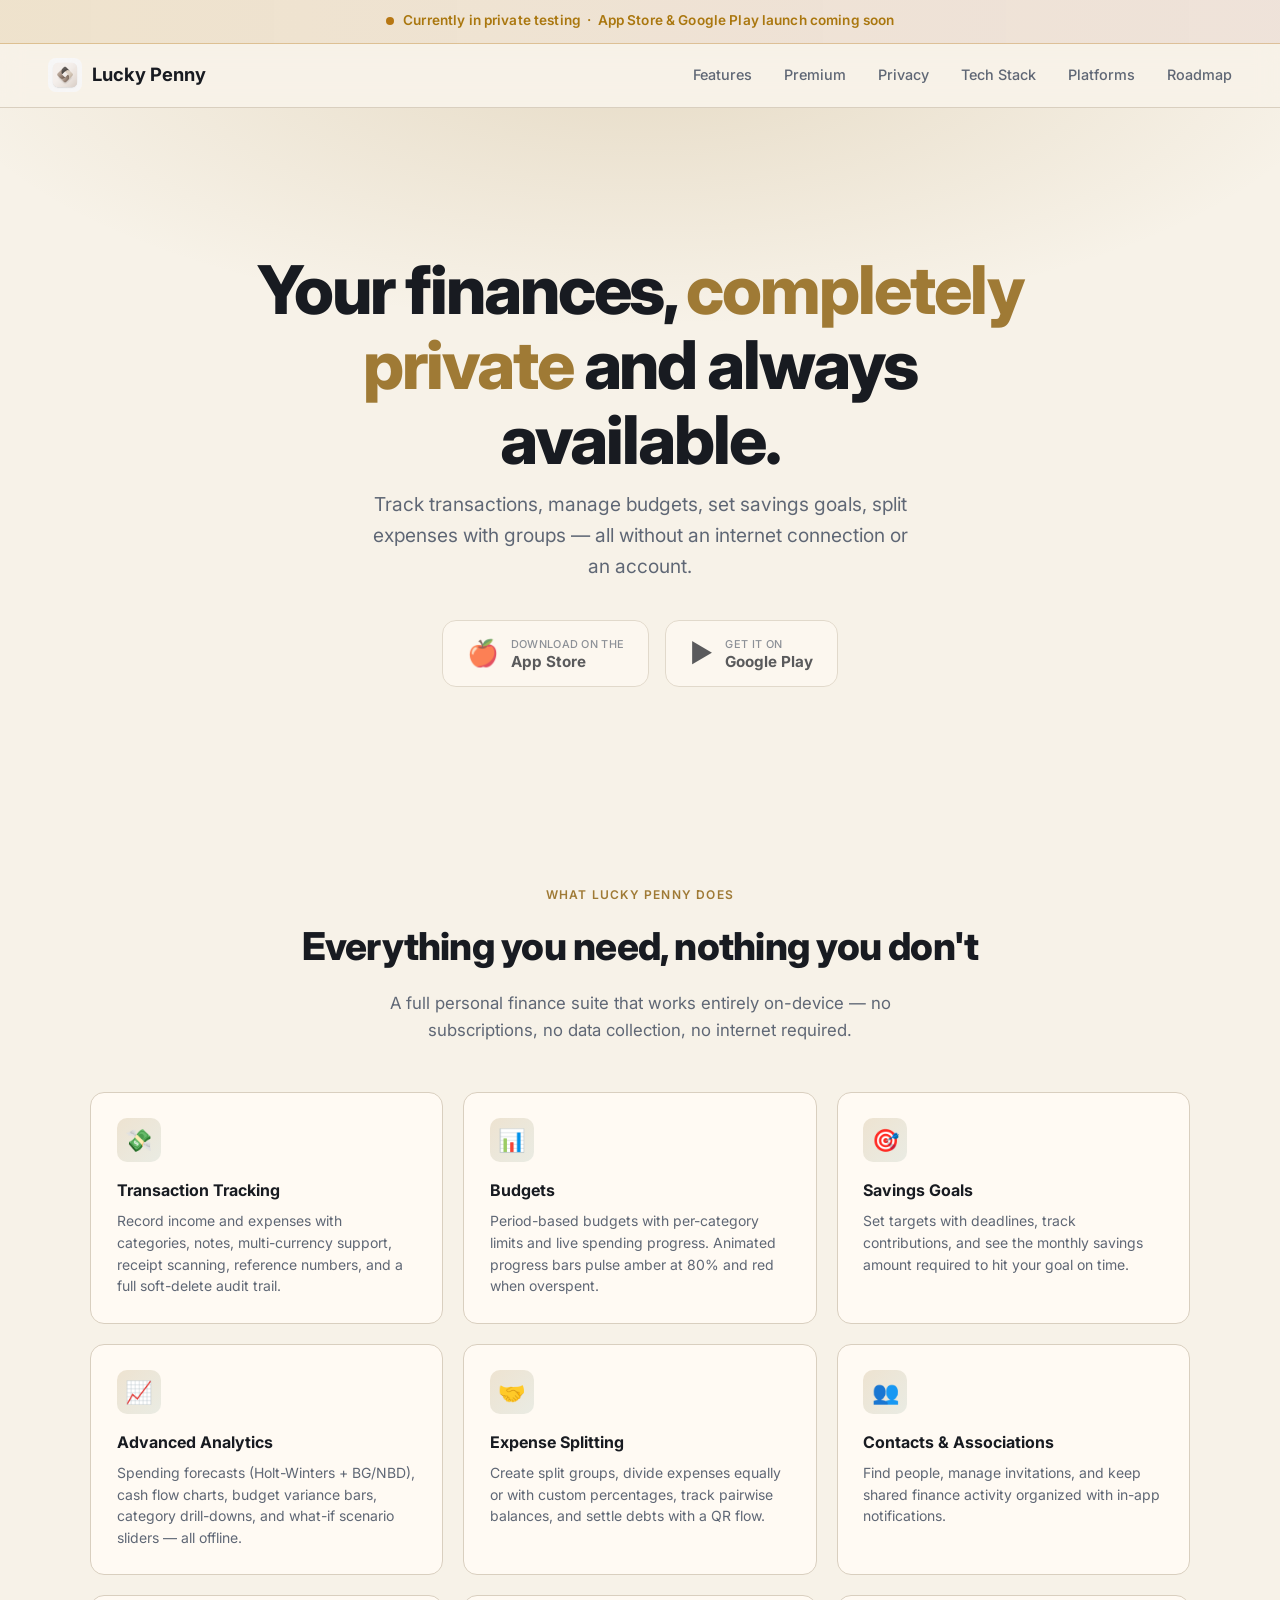
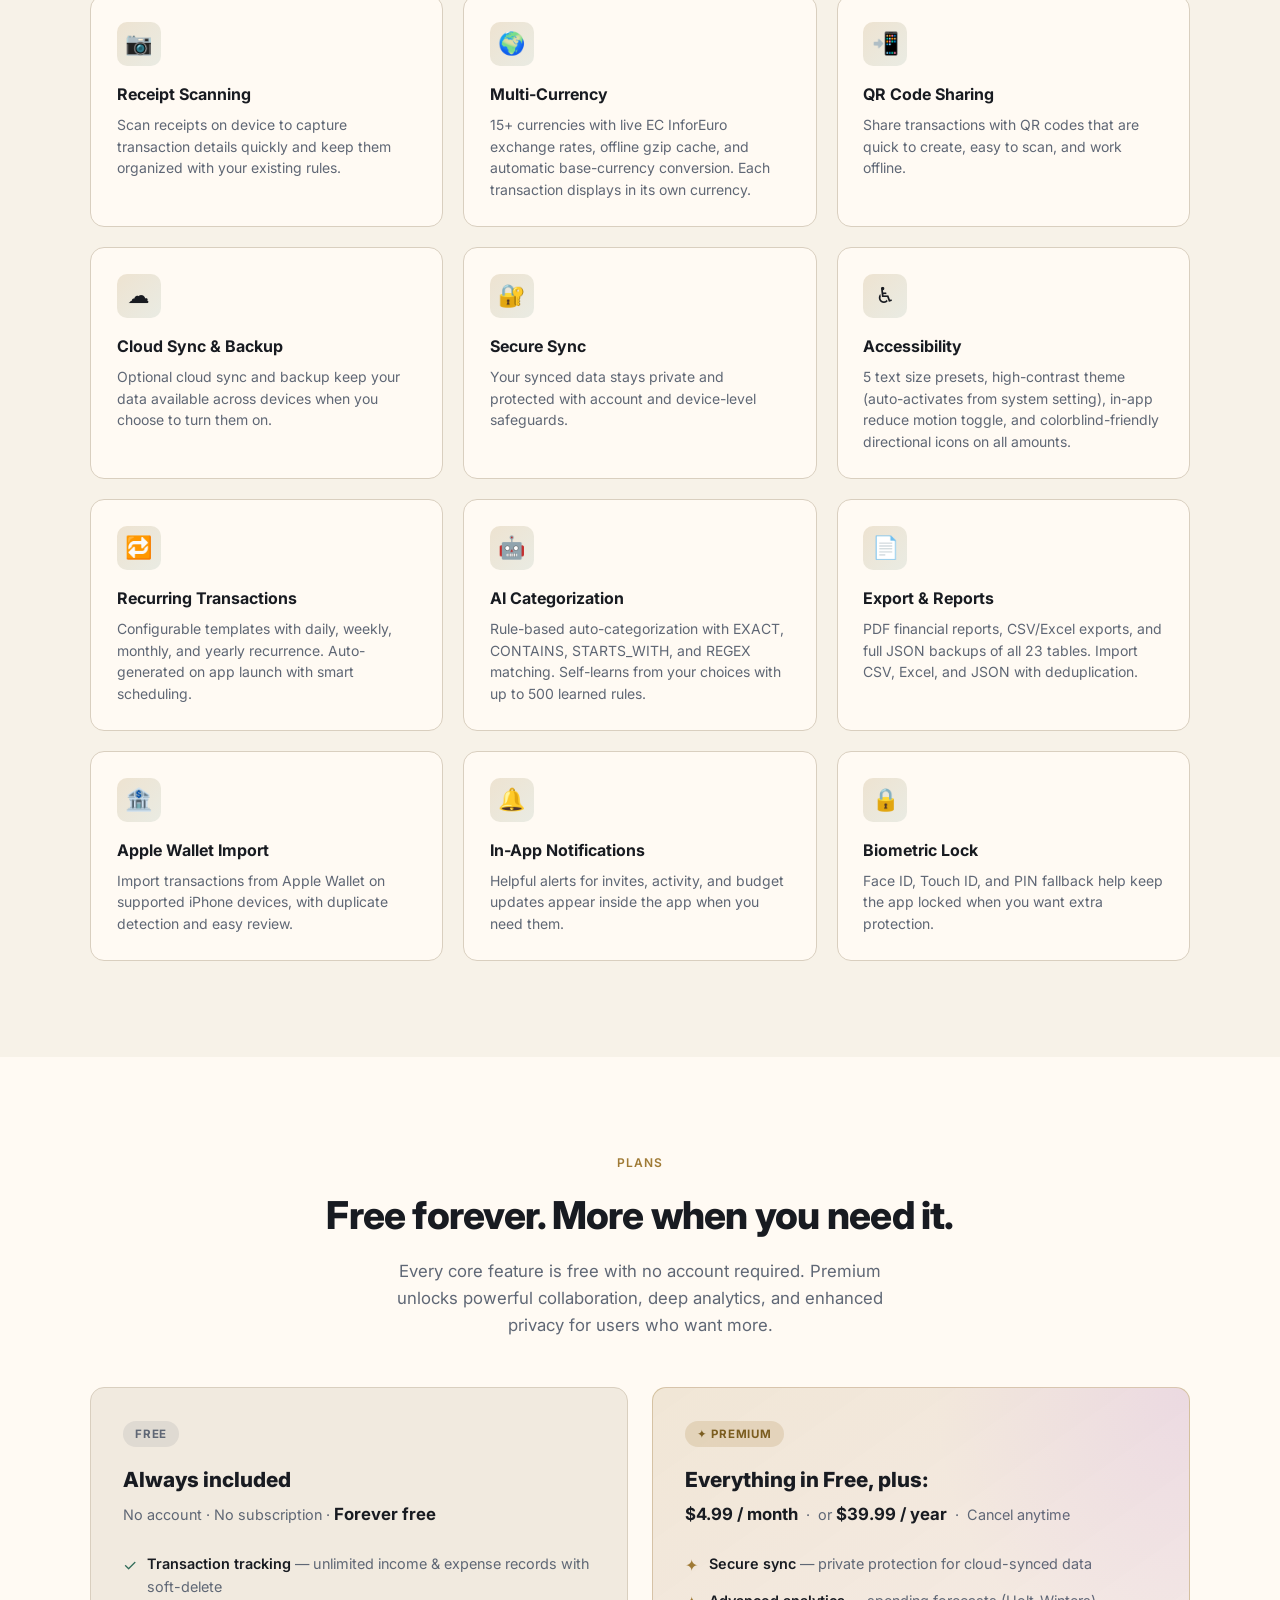
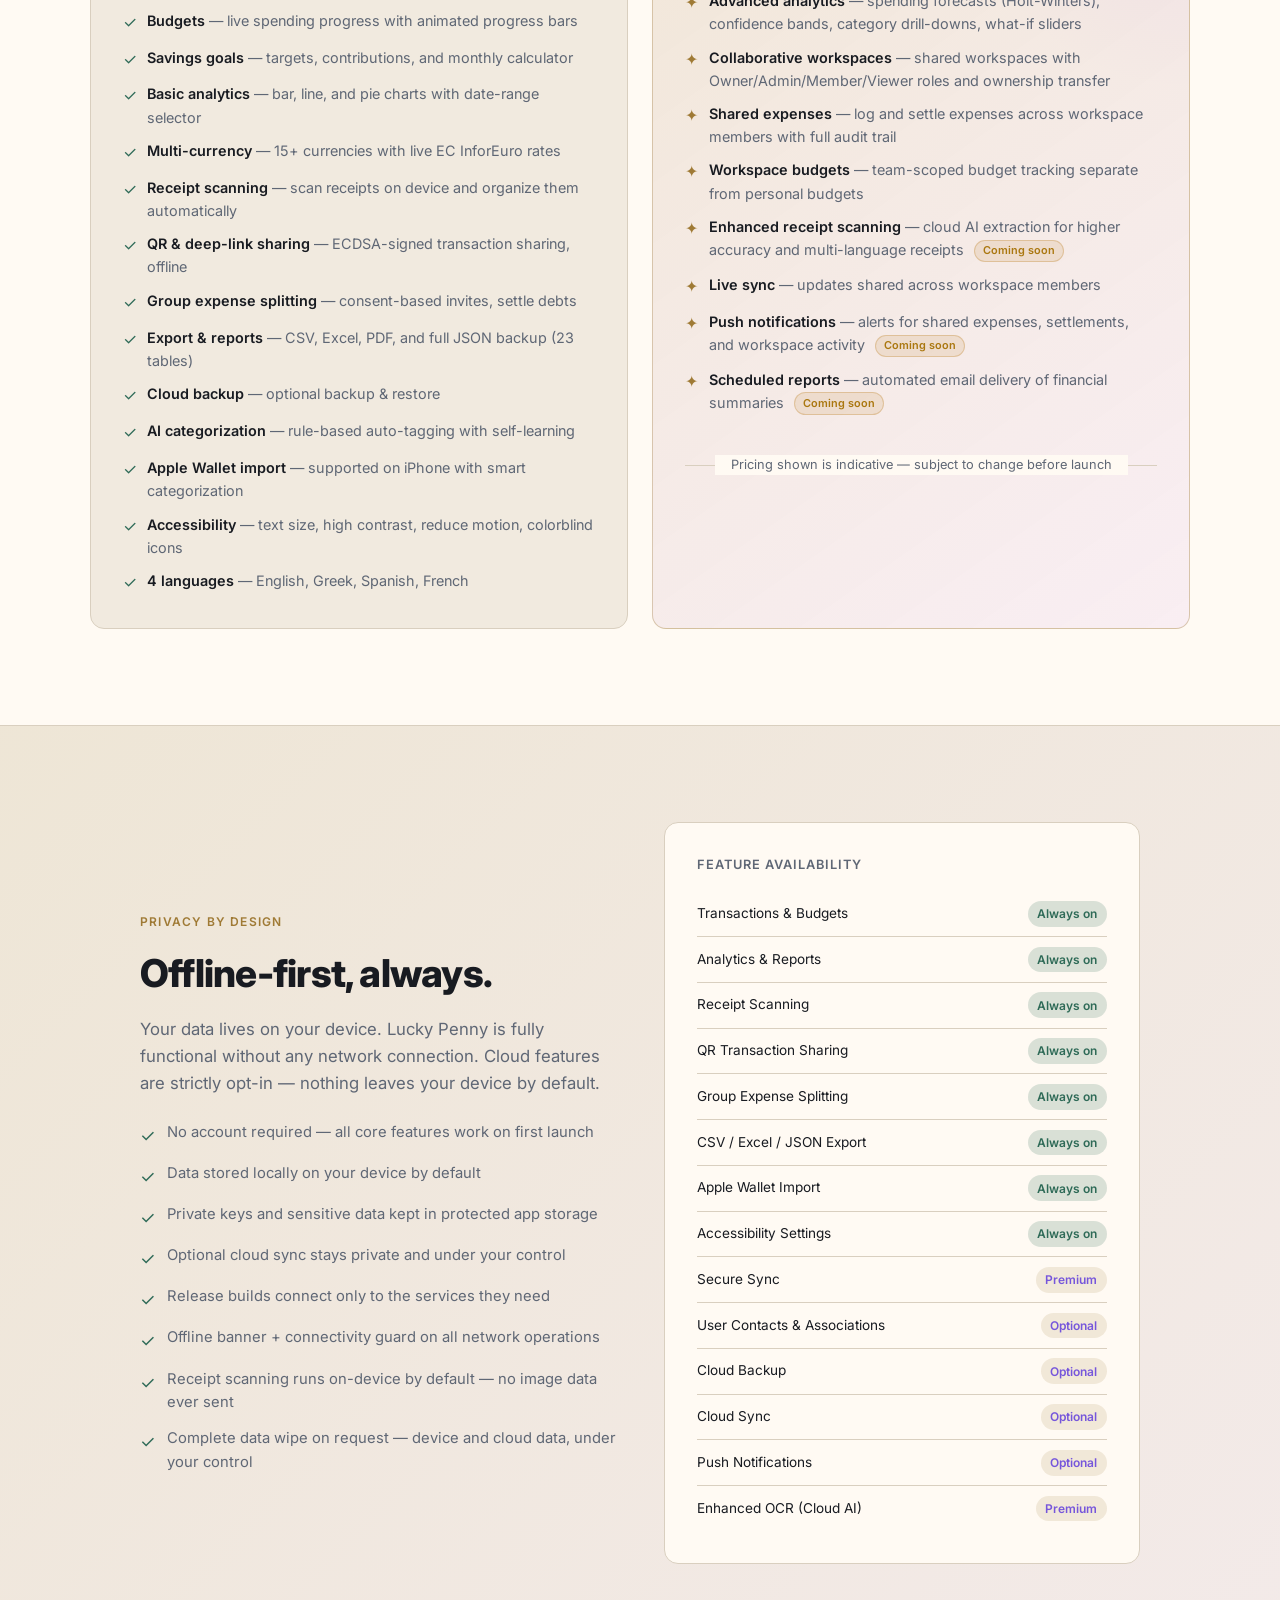
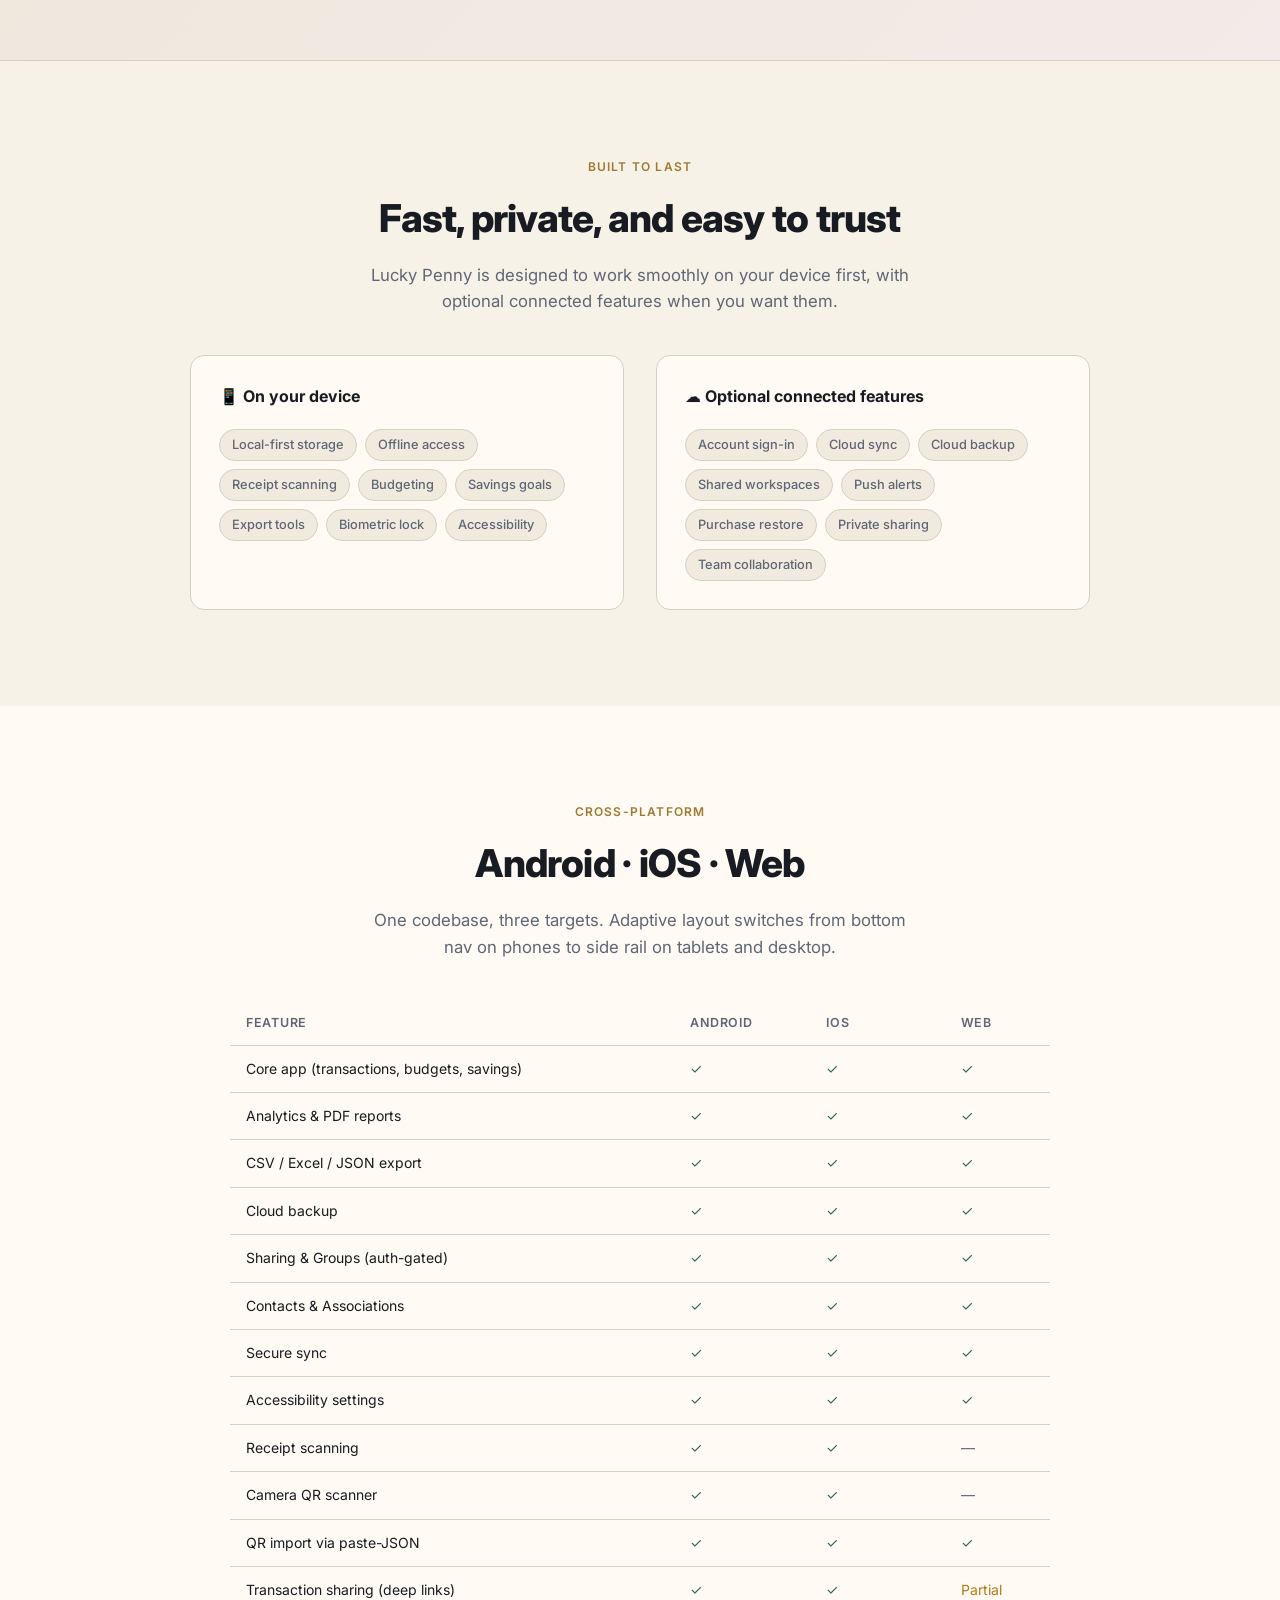
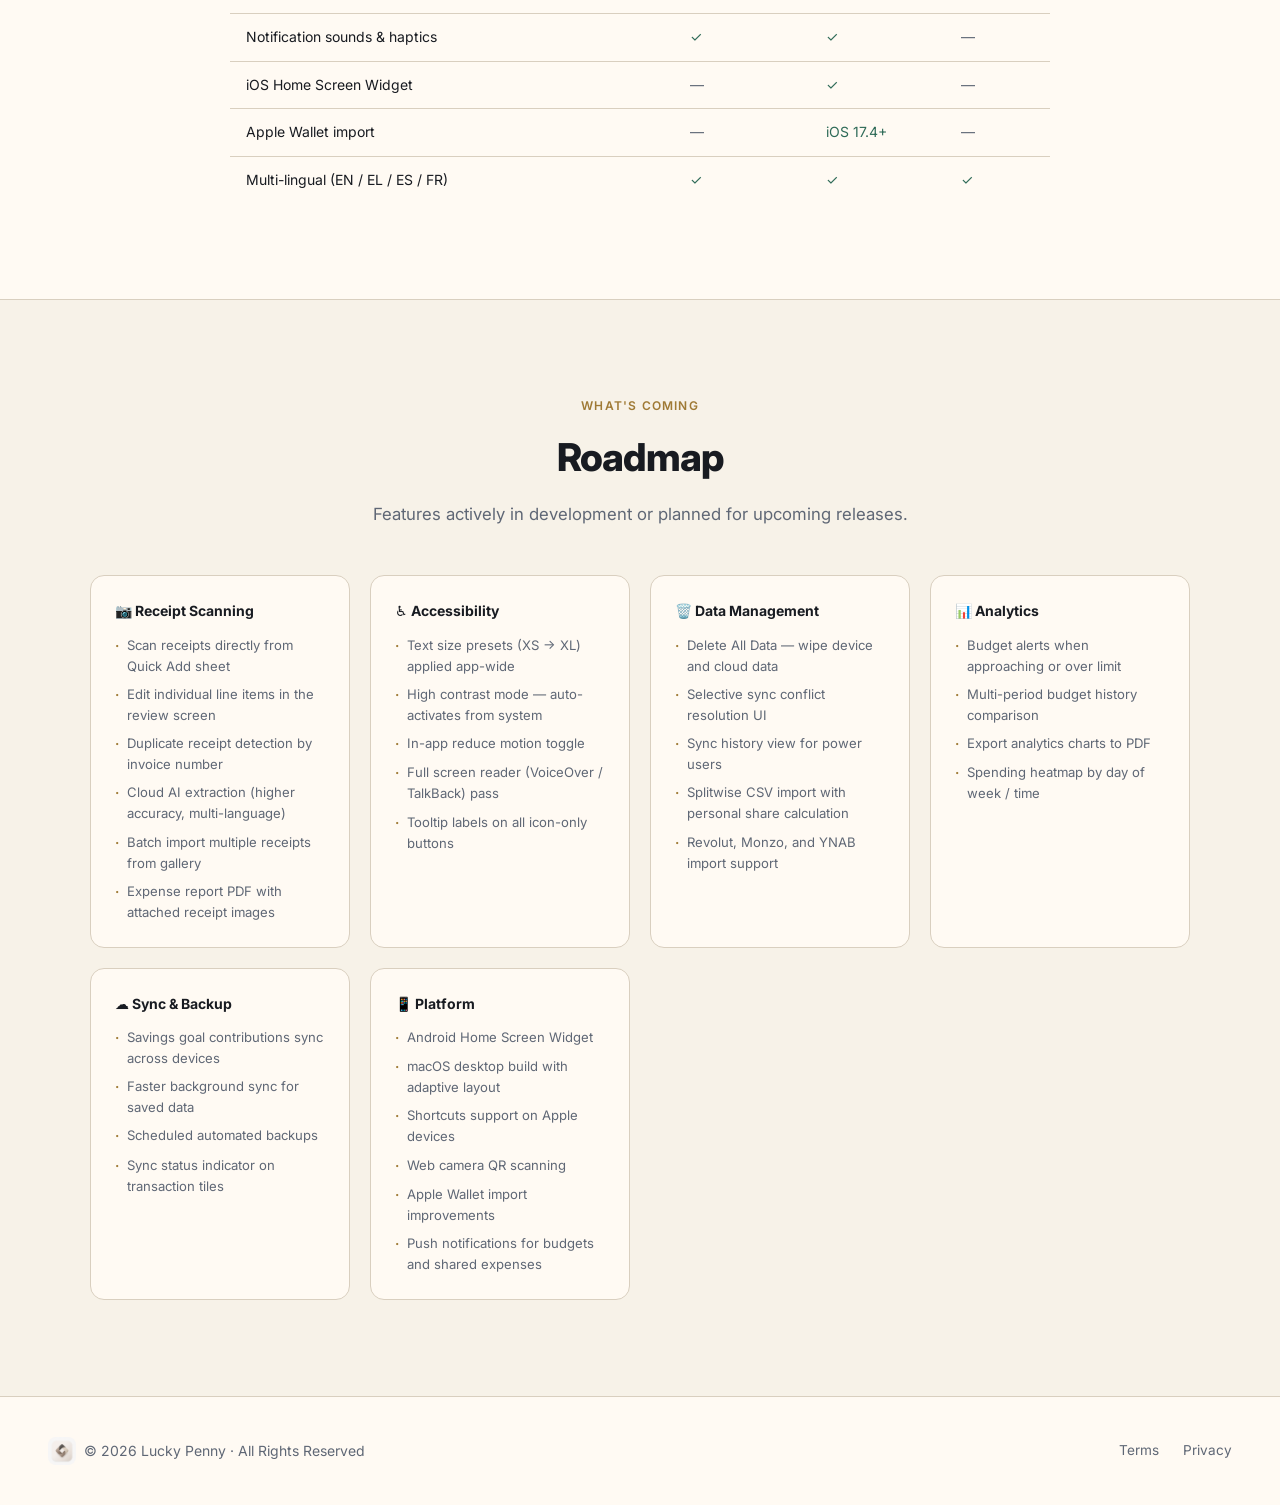
==== commit 8c0c3d84: "Rename brand to Lucky Penny across all pages" ====
--- a/index.html
+++ b/index.html
@@ -3,9 +3,9 @@
 <head>
   <meta charset="UTF-8" />
   <meta name="viewport" content="width=device-width, initial-scale=1.0" />
-  <title>Penny — Offline-First Personal Finance</title>
+  <title>Lucky Penny — Offline-First Personal Finance</title>
   <meta name="description" content="Track transactions, manage budgets, set savings goals, and split expenses — all without an internet connection. Privacy-first personal finance." />
-  <meta property="og:title" content="Penny — Offline-First Personal Finance" />
+  <meta property="og:title" content="Lucky Penny — Offline-First Personal Finance" />
   <meta property="og:description" content="Your financial life, on your terms. No account required." />
   <meta property="og:type" content="website" />
   <meta property="og:image" content="assets/img/penny_icon.png" />
@@ -338,8 +338,8 @@
 <!-- NAV -->
 <nav>
   <a class="nav-logo" href="#">
-    <img class="logo-gem" src="assets/img/penny_icon.png" alt="Penny logo" />
-    <span>Penny</span>
+    <img class="logo-gem" src="assets/img/penny_icon.png" alt="Lucky Penny logo" />
+    <span>Lucky Penny</span>
   </a>
   <ul class="nav-links">
     <li><a href="#features">Features</a></li>
@@ -376,7 +376,7 @@
 <!-- FEATURES -->
 <section id="features" class="features">
   <div style="max-width:1100px;margin:0 auto;">
-    <p class="section-label center">What Penny does</p>
+    <p class="section-label center">What Lucky Penny does</p>
     <h2 class="section-title center">Everything you need, nothing you don't</h2>
     <p class="section-sub center">A full personal finance suite that works entirely on-device — no subscriptions, no data collection, no internet required.</p>
   </div>
@@ -536,7 +536,7 @@
     <div>
       <p class="section-label">Privacy by design</p>
       <h2 class="section-title">Offline-first, always.</h2>
-      <p class="section-sub">Your data lives on your device. Penny is fully functional without any network connection. Cloud features are strictly opt-in — nothing leaves your device by default.</p>
+      <p class="section-sub">Your data lives on your device. Lucky Penny is fully functional without any network connection. Cloud features are strictly opt-in — nothing leaves your device by default.</p>
       <ul class="offline-list">
         <li><span class="check">✓</span><span>No account required — all core features work on first launch</span></li>
         <li><span class="check">✓</span><span>Data stored locally on your device by default</span></li>
@@ -572,7 +572,7 @@
 <section id="tech" class="stack-section">
   <p class="section-label center">Built to last</p>
   <h2 class="section-title center">Fast, private, and easy to trust</h2>
-  <p class="section-sub center">Penny is designed to work smoothly on your device first, with optional connected features when you want them.</p>
+  <p class="section-sub center">Lucky Penny is designed to work smoothly on your device first, with optional connected features when you want them.</p>
   <div class="stack-cols">
     <div class="stack-col">
       <h3>📱 On your device</h3>
@@ -719,8 +719,8 @@
 <!-- FOOTER -->
 <footer>
   <div class="footer-logo">
-    <img class="logo-gem" src="assets/img/penny_icon.png" alt="Penny logo" style="width:28px;height:28px;" />
-    <span>© 2026 Penny · All Rights Reserved</span>
+    <img class="logo-gem" src="assets/img/penny_icon.png" alt="Lucky Penny logo" style="width:28px;height:28px;" />
+    <span>© 2026 Lucky Penny · All Rights Reserved</span>
   </div>
   <div class="footer-links">
     <a href="terms.html">Terms</a>
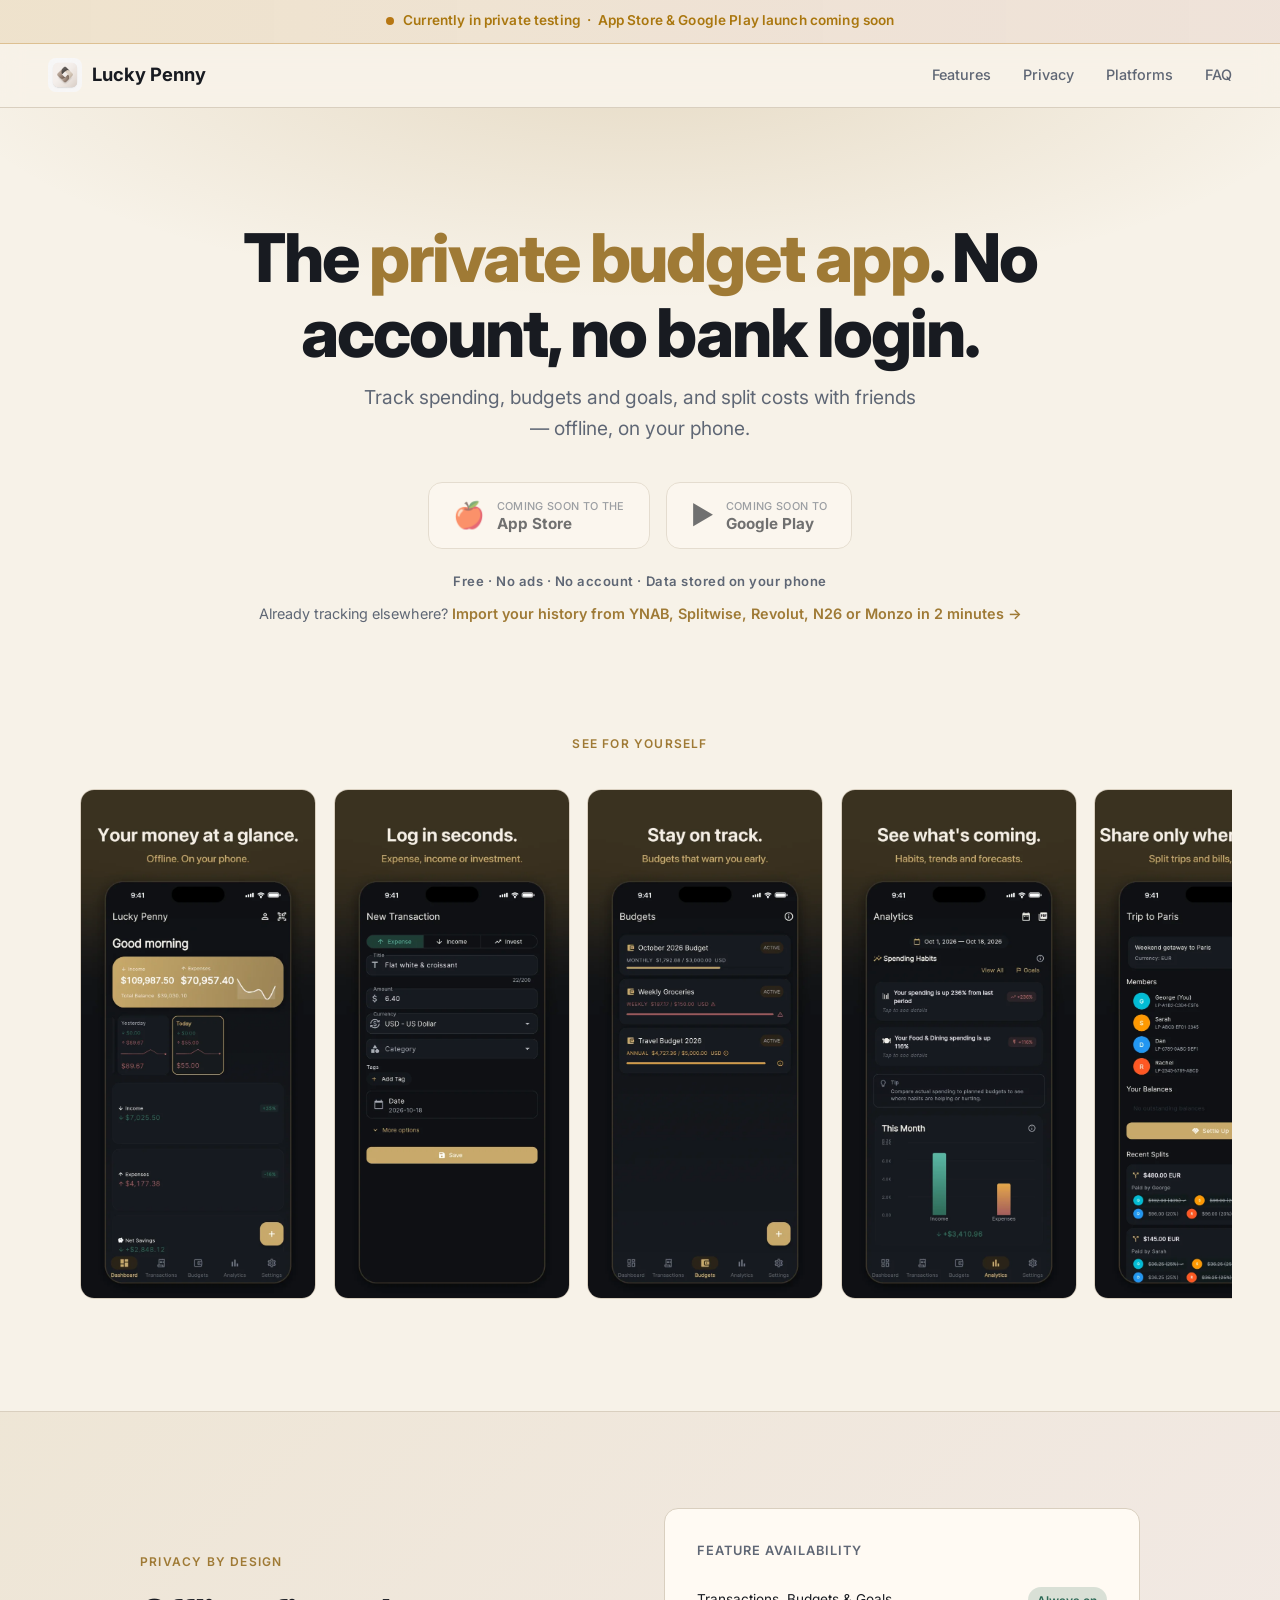
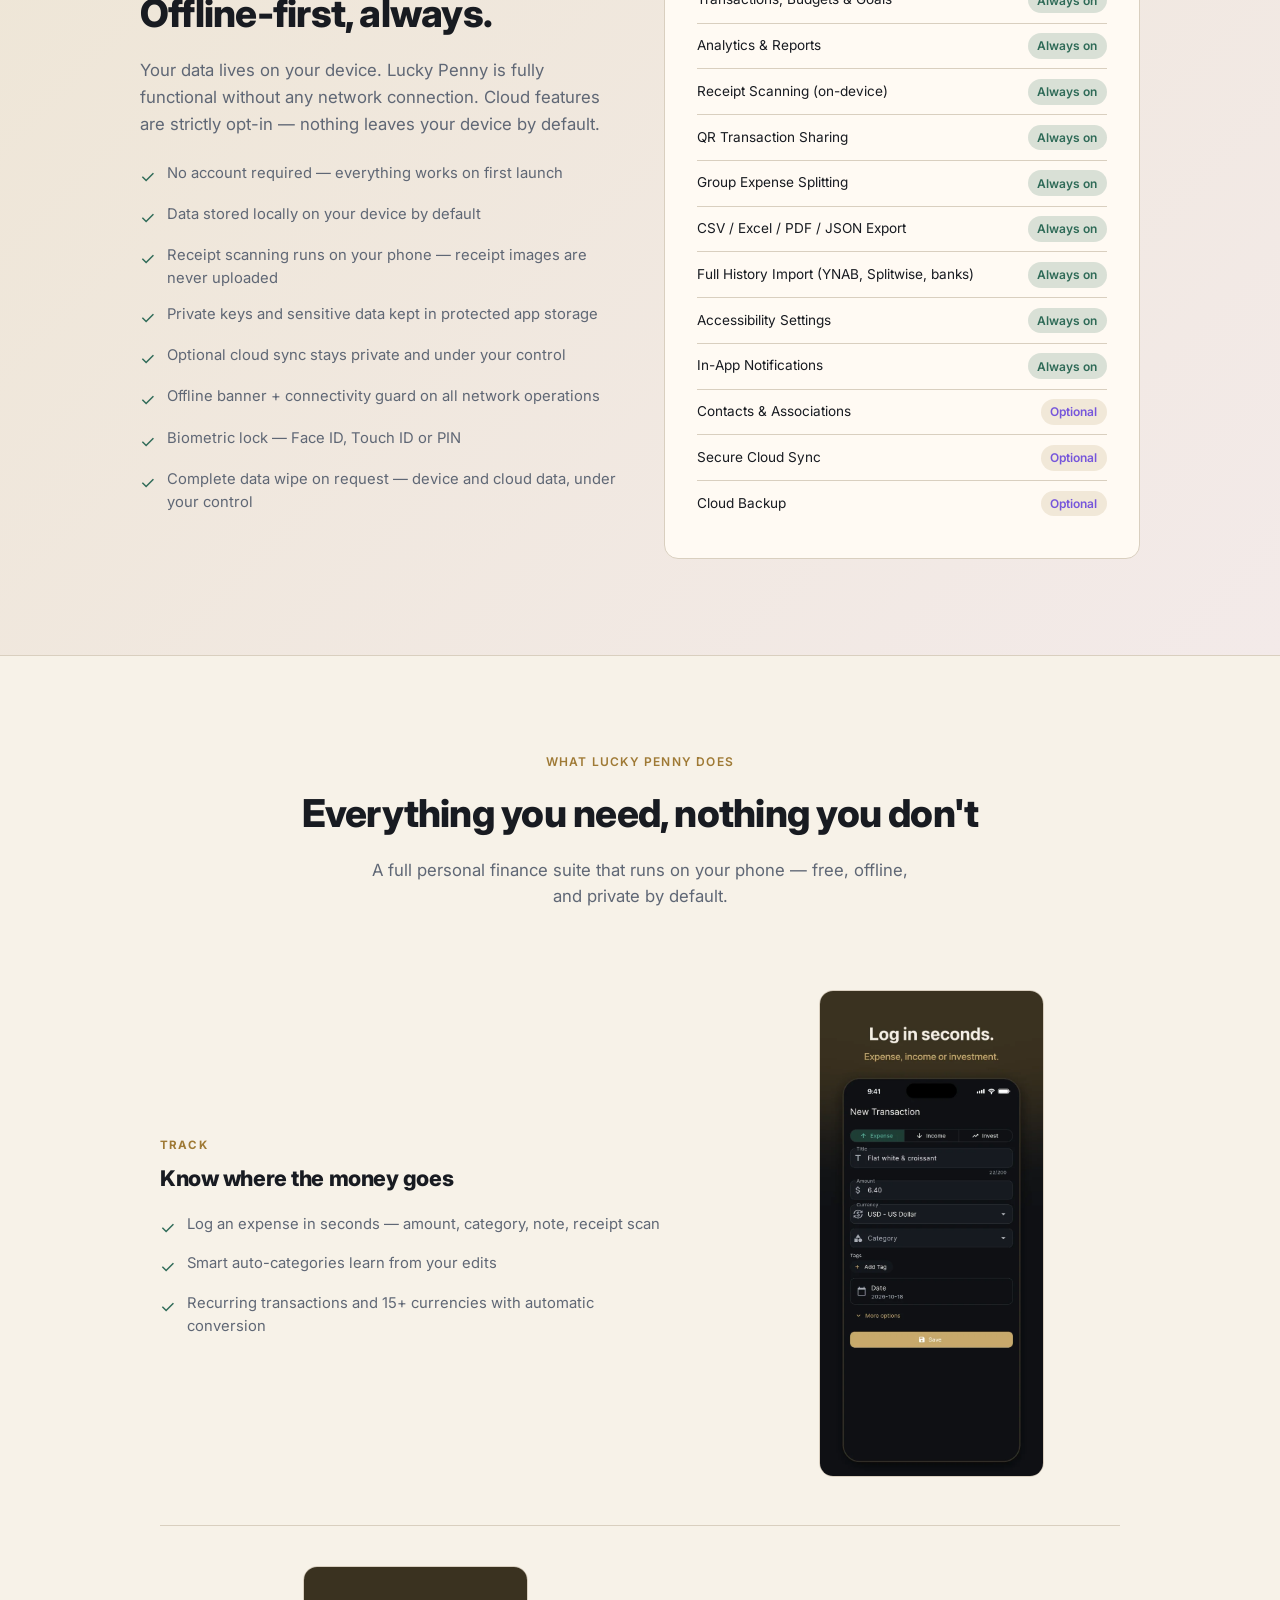
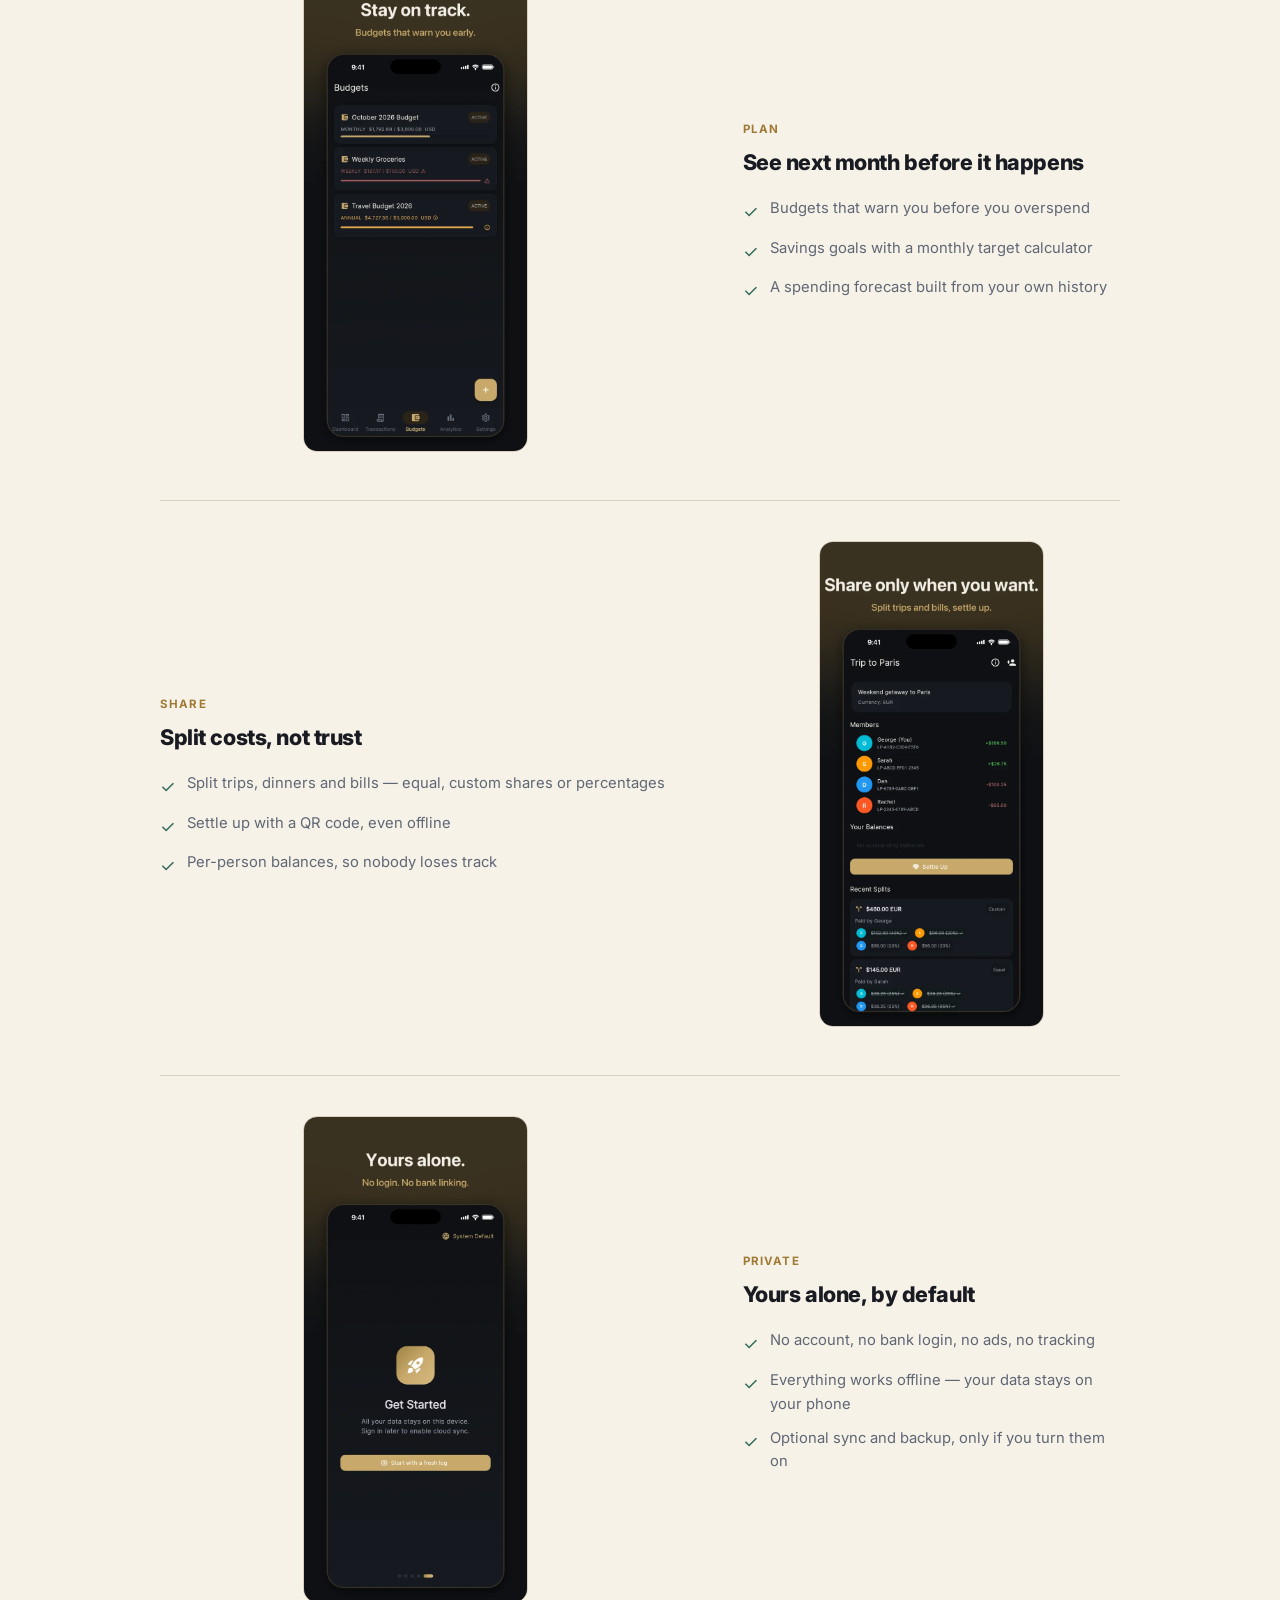
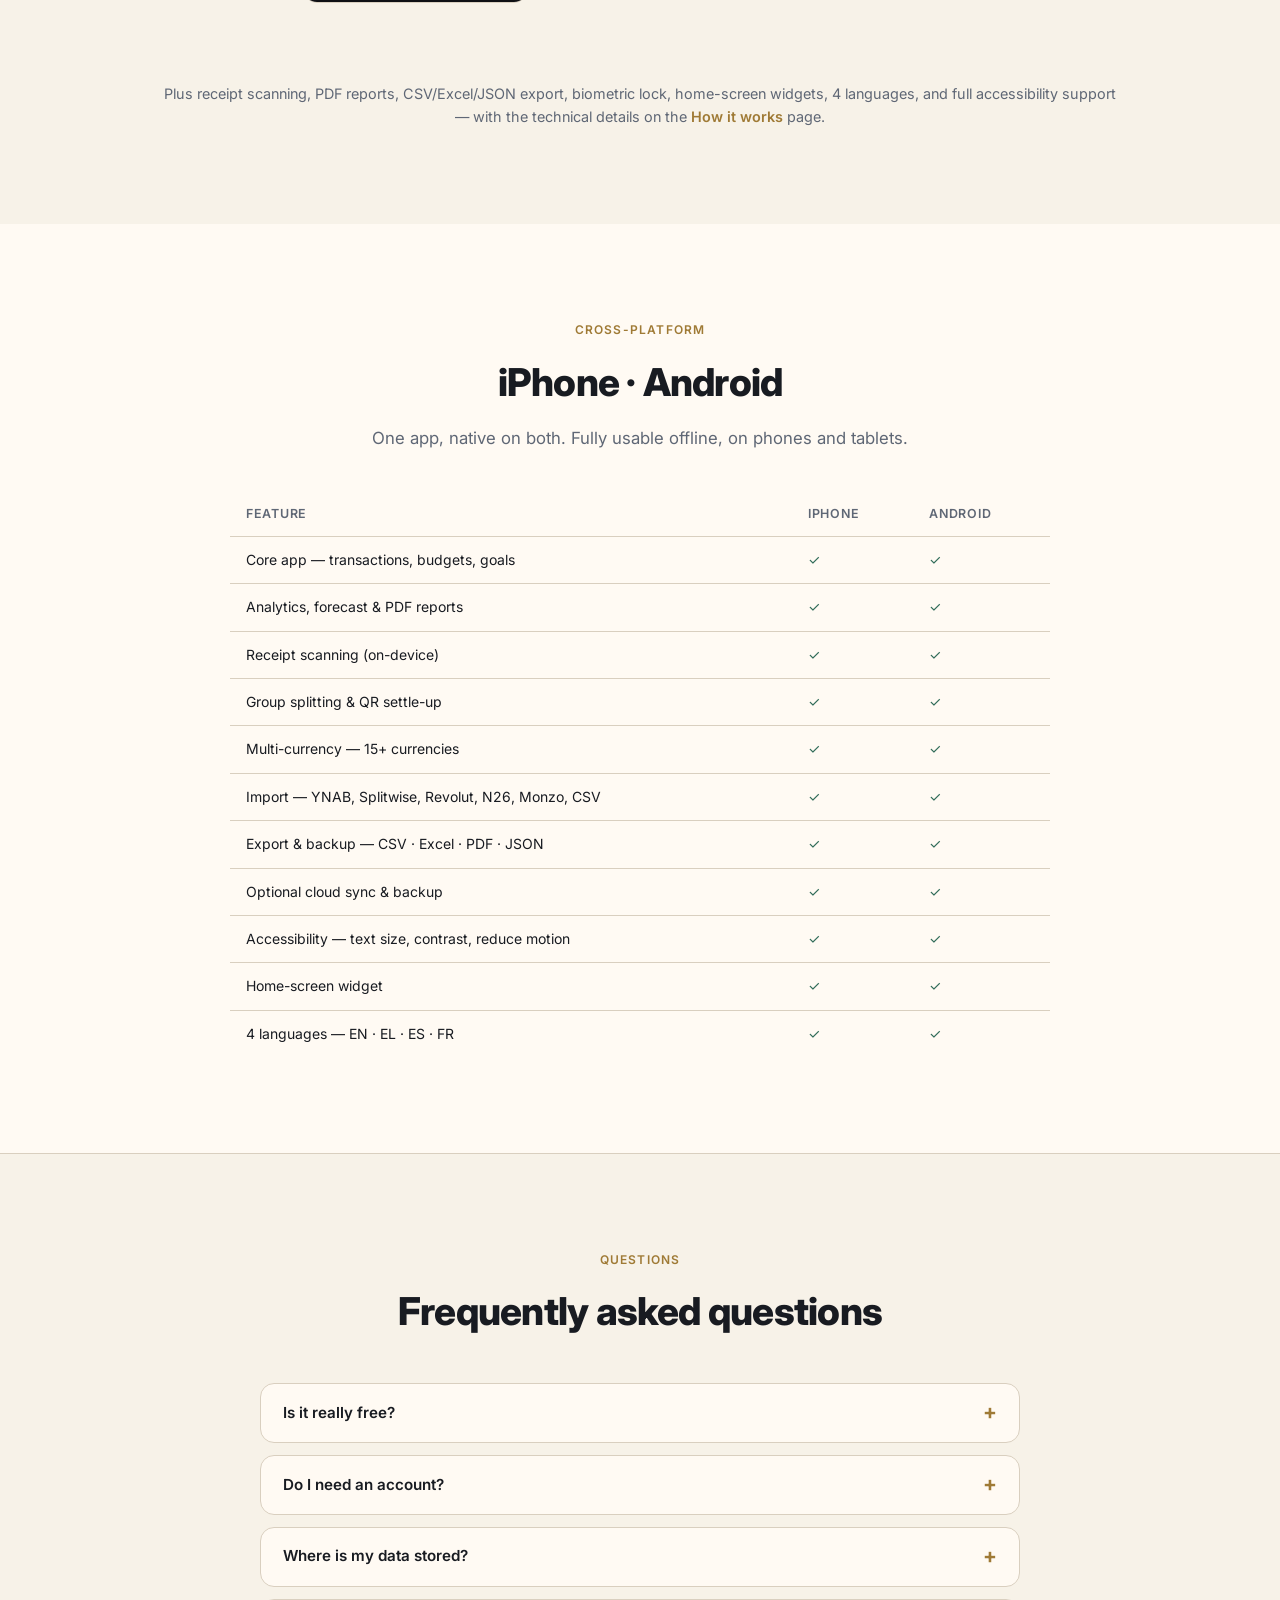
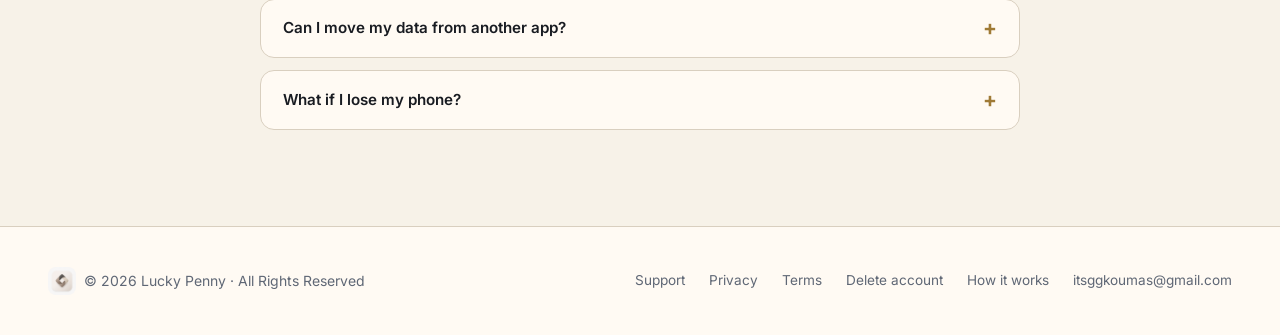
==== commit cd5d4f0a: "Rework homepage: screenshot strip, honest pre-launch CTAs, 4 outcome blocks, FAQ - Store badges are " ====
--- a/index.html
+++ b/index.html
@@ -4,11 +4,18 @@
   <meta charset="UTF-8" />
   <meta name="viewport" content="width=device-width, initial-scale=1.0" />
   <title>Lucky Penny — Offline-First Personal Finance</title>
-  <meta name="description" content="Track transactions, manage budgets, set savings goals, and split expenses — all without an internet connection. Privacy-first personal finance." />
-  <meta property="og:title" content="Lucky Penny — Offline-First Personal Finance" />
-  <meta property="og:description" content="Your financial life, on your terms. No account required." />
+  <meta name="description" content="Lucky Penny is the private budget app: track spending, budgets and goals, and split costs with friends — offline, on your phone. No account, no bank login." />
+  <link rel="canonical" href="https://gg-241.github.io/penny-website/" />
+  <meta property="og:title" content="Lucky Penny — The private budget app" />
+  <meta property="og:description" content="No account, no bank login. Track spending, budgets and goals, and split costs with friends — offline, on your phone." />
   <meta property="og:type" content="website" />
-  <meta property="og:image" content="assets/img/penny_icon.png" />
+  <meta property="og:url" content="https://gg-241.github.io/penny-website/" />
+  <meta property="og:image" content="https://gg-241.github.io/penny-website/assets/img/og-image.jpg" />
+  <meta property="og:image:width" content="1200" />
+  <meta property="og:image:height" content="630" />
+  <meta property="og:image:alt" content="Lucky Penny dashboard: income, expenses and balance at a glance" />
+  <meta name="twitter:card" content="summary_large_image" />
+  <meta name="twitter:image" content="https://gg-241.github.io/penny-website/assets/img/og-image.jpg" />
   <link rel="icon" type="image/png" href="assets/img/penny_icon.png" />
   <link rel="apple-touch-icon" href="assets/img/penny_icon.png" />
   <link rel="preconnect" href="https://fonts.googleapis.com" />
@@ -75,7 +82,7 @@
     /* ── HERO ── */
     .hero {
       text-align: center;
-      padding: clamp(5rem, 12vw, 9rem) clamp(1rem, 6vw, 3rem) clamp(4rem, 8vw, 7rem);
+      padding: clamp(4rem, 10vw, 7rem) clamp(1rem, 6vw, 3rem) clamp(3rem, 6vw, 5rem);
       background: var(--hero-glow);
     }
     .hero h1 {
@@ -85,7 +92,7 @@
       max-width: 820px; margin: 0 auto .75rem;
     }
     .hero h1 span { color: var(--violet); }
-    .hero p {
+    .hero p.hero-sub {
       font-size: clamp(1rem, 2.2vw, 1.2rem);
       color: var(--muted); max-width: 560px; margin: 0 auto 2.4rem;
     }
@@ -99,21 +106,27 @@
       color: var(--text);
       text-decoration: none;
       transition: border-color .2s, background .2s, transform .15s;
-      cursor: not-allowed;
-      opacity: .7;
-    }
-    .btn-store:hover { border-color: var(--violet); background: var(--btn-hover-bg); transform: translateY(-2px); opacity: 1; }
+    }
+    .btn-store:hover { border-color: var(--violet); background: var(--btn-hover-bg); transform: translateY(-2px); }
+    .btn-store-soon, .btn-store-soon:hover {
+      cursor: default;
+      opacity: .6;
+      border-color: var(--border);
+      background: var(--bg2);
+      transform: none;
+    }
     .btn-store-icon { font-size: 1.6rem; flex-shrink: 0; }
     .btn-store-text { display: flex; flex-direction: column; align-items: flex-start; }
     .btn-store-sub { font-size: .68rem; color: var(--muted); font-weight: 500; letter-spacing: .03em; text-transform: uppercase; }
     .btn-store-name { font-size: .95rem; font-weight: 700; line-height: 1.2; }
-    .btn-ghost {
-      padding: .75rem 1.75rem;
-      border: 1.5px solid var(--border); border-radius: var(--radius);
-      color: var(--text); font-weight: 600; font-size: 1rem;
-      text-decoration: none; transition: border-color .2s, background .2s;
-    }
-    .btn-ghost:hover { border-color: var(--violet); background: var(--btn-ghost-hover-bg); }
+    .hero-trust {
+      margin-top: 1.4rem;
+      font-size: .82rem; font-weight: 600; letter-spacing: .04em;
+      color: var(--muted);
+    }
+    .hero-switch { margin-top: .6rem; font-size: .9rem; color: var(--muted); }
+    .hero-switch a { color: var(--violet); text-decoration: none; font-weight: 600; }
+    .hero-switch a:hover { text-decoration: underline; }
 
     /* ── SECTION WRAPPER ── */
     section { padding: clamp(3.5rem, 8vw, 6rem) clamp(1rem, 6vw, 3rem); }
@@ -126,89 +139,61 @@
     .center { text-align: center; }
     .section-sub.center { margin: 0 auto; text-align: center; }
 
-    /* ── FEATURE GRID ── */
+    /* ── SCREENSHOT STRIP ── */
+    .shots-section { background: var(--bg); padding-top: clamp(1rem, 3vw, 2rem); }
+    .shot-strip {
+      display: flex; gap: 1.1rem;
+      overflow-x: auto;
+      scroll-snap-type: x mandatory;
+      -webkit-overflow-scrolling: touch;
+      margin-top: 2.25rem;
+      padding: 0 clamp(.5rem, 4vw, 2rem) 1rem;
+      scrollbar-width: thin;
+      scrollbar-color: var(--border) transparent;
+    }
+    .shot-strip img {
+      width: clamp(190px, 60vw, 236px);
+      height: auto;
+      flex-shrink: 0;
+      scroll-snap-align: center;
+      border-radius: 14px;
+      border: 1px solid var(--border);
+      display: block;
+    }
+
+    /* ── OUTCOME BLOCKS ── */
     .features { background: var(--bg); }
-    .feat-grid {
-      display: grid;
-      grid-template-columns: repeat(auto-fill, minmax(280px, 1fr));
-      gap: 1.25rem;
-      margin-top: 3rem;
-      max-width: 1100px; margin-left: auto; margin-right: auto;
-    }
-    .feat-card {
-      background: var(--bg2);
-      border: 1px solid var(--border);
-      border-radius: var(--radius);
-      padding: 1.6rem;
-      transition: border-color .2s, transform .2s;
-    }
-    .feat-card:hover { border-color: var(--card-hover-border); transform: translateY(-3px); }
-    .feat-icon {
-      width: 44px; height: 44px; border-radius: 10px;
-      background: var(--feature-icon-bg);
-      display: grid; place-items: center; font-size: 22px; margin-bottom: 1rem;
-    }
-    .feat-card h3 { font-size: 1rem; font-weight: 700; margin-bottom: .4rem; }
-    .feat-card p { font-size: .875rem; color: var(--muted); line-height: 1.55; }
-
-    /* ── PREMIUM ── */
-    .premium-section { background: var(--bg2); }
-    .premium-inner { max-width: 1100px; margin: 0 auto; }
-    .tier-grid {
-      display: grid; grid-template-columns: 1fr 1fr; gap: 1.5rem;
-      margin-top: 3rem;
-    }
-    @media (max-width: 720px) { .tier-grid { grid-template-columns: 1fr; } }
-    .tier-card {
-      border-radius: var(--radius); padding: 2rem;
-      border: 1px solid var(--border);
-    }
-    .tier-free { background: var(--bg3); }
-    .tier-premium {
-      background: var(--premium-bg);
-      border-color: var(--premium-border);
-      position: relative; overflow: hidden;
-    }
-    .tier-premium::before {
-      content: '';
-      position: absolute; inset: 0;
-      background: var(--premium-glow);
-      pointer-events: none;
-    }
-    .tier-badge {
-      display: inline-flex; align-items: center; gap: 5px;
-      font-size: .72rem; font-weight: 700; letter-spacing: .07em; text-transform: uppercase;
-      padding: .25rem .75rem; border-radius: 100px; margin-bottom: 1rem;
-    }
-    .tier-badge-free { background: var(--badge-free-bg); color: var(--muted); }
-    .tier-badge-premium { background: var(--badge-premium-bg); color: var(--badge-premium-text); }
-    .tier-card h3 { font-size: 1.3rem; font-weight: 800; margin-bottom: .3rem; }
-    .tier-price { font-size: .9rem; color: var(--muted); margin-bottom: 1.5rem; }
-    .tier-price strong { color: var(--text); font-size: 1.05rem; }
-    .tier-list { list-style: none; display: flex; flex-direction: column; gap: .65rem; }
-    .tier-list li { display: flex; align-items: flex-start; gap: .65rem; font-size: .9rem; color: var(--muted); }
-    .tier-list li .icon { flex-shrink: 0; font-size: 1rem; margin-top: 1px; }
-    .tier-list li .icon-yes { color: var(--green); }
-    .tier-list li .icon-lock { color: var(--violet); }
-    .tier-list li strong { color: var(--text); font-weight: 600; }
-    .premium-divider {
-      display: flex; align-items: center; justify-content: center;
-      margin: 2.5rem 0 0;
-    }
-    .premium-divider span {
-      font-size: .8rem; color: var(--muted); background: var(--divider-bg);
-      padding: 0 1rem; white-space: nowrap;
-    }
-    .premium-divider::before, .premium-divider::after {
-      content: ''; flex: 1; height: 1px; background: var(--border);
-    }
-    .coming-soon-chip {
-      display: inline-block; font-size: .68rem; font-weight: 600;
-      background: var(--chip-warn-bg); color: var(--chip-warn-text);
-      border: 1px solid var(--chip-warn-border);
-      border-radius: 100px; padding: .1rem .5rem; margin-left: .4rem;
-      vertical-align: middle; line-height: 1.6;
-    }
+    .outcomes { max-width: 960px; margin: 2.5rem auto 0; }
+    .outcome {
+      display: grid; grid-template-columns: 1.15fr .85fr;
+      gap: clamp(2rem, 6vw, 4.5rem); align-items: center;
+      padding: clamp(1.75rem, 4vw, 2.5rem) 0;
+    }
+    .outcome + .outcome { border-top: 1px solid var(--border); }
+    .outcome.flip .outcome-shot { order: -1; }
+    @media (max-width: 700px) {
+      .outcome { grid-template-columns: 1fr; }
+      .outcome .outcome-shot { order: -1 !important; }
+    }
+    .outcome h3 { font-size: 1.35rem; font-weight: 800; letter-spacing: -.02em; margin-bottom: .35rem; }
+    .outcome .kicker { font-size: .72rem; font-weight: 700; letter-spacing: .1em; text-transform: uppercase; color: var(--violet); margin-bottom: .4rem; display: block; }
+    .outcome-shot { text-align: center; }
+    .outcome-shot img {
+      width: clamp(180px, 50vw, 225px); height: auto;
+      border-radius: 14px; border: 1px solid var(--border);
+    }
+    .outcome-list { list-style: none; margin-top: 1.1rem; display: flex; flex-direction: column; gap: .65rem; }
+    .outcome-list li {
+      display: flex; align-items: flex-start; gap: .75rem;
+      font-size: .925rem; color: var(--muted);
+    }
+    .check { color: var(--green); font-size: 1.1rem; flex-shrink: 0; margin-top: 1px; }
+    .features-more {
+      max-width: 960px; margin: 2rem auto 0;
+      text-align: center; color: var(--muted); font-size: .9rem;
+    }
+    .features-more a { color: var(--violet); text-decoration: none; font-weight: 600; }
+    .features-more a:hover { text-decoration: underline; }
 
     /* ── OFFLINE HIGHLIGHT ── */
     .offline-section {
@@ -226,7 +211,6 @@
       display: flex; align-items: flex-start; gap: .75rem;
       font-size: .925rem; color: var(--muted);
     }
-    .check { color: var(--green); font-size: 1.1rem; flex-shrink: 0; margin-top: 1px; }
     .offline-card {
       background: var(--bg2); border: 1px solid var(--border);
       border-radius: var(--radius); padding: 2rem;
@@ -243,25 +227,6 @@
     }
     .badge-yes  { background: rgb(var(--accent-success-rgb) / .18); color: var(--green); }
     .badge-opt  { background: var(--chip-bg); color: var(--chip-text); }
-
-    /* ── TECH STACK ── */
-    .stack-section { background: var(--bg); }
-    .stack-cols {
-      display: grid; grid-template-columns: 1fr 1fr; gap: 2rem;
-      max-width: 900px; margin: 2.5rem auto 0;
-    }
-    @media (max-width: 600px) { .stack-cols { grid-template-columns: 1fr; } }
-    .stack-col {
-      background: var(--bg2); border: 1px solid var(--border);
-      border-radius: var(--radius); padding: 1.75rem;
-    }
-    .stack-col h3 { font-size: 1rem; font-weight: 700; margin-bottom: 1.2rem; display: flex; align-items: center; gap: .5rem; }
-    .tag-list { display: flex; flex-wrap: wrap; gap: .5rem; }
-    .tag {
-      padding: .3rem .75rem; background: var(--bg3);
-      border: 1px solid var(--border); border-radius: 100px;
-      font-size: .8rem; color: var(--muted); font-weight: 500;
-    }
 
     /* ── PLATFORM TABLE ── */
     .platform-section { background: var(--bg2); }
@@ -275,42 +240,33 @@
     .plat-table tr:last-child td { border-bottom: none; }
     .plat-table tr:hover td { background: var(--table-hover); }
     .dot-yes  { color: var(--green); }
-    .dot-no   { color: var(--muted); }
-    .dot-part { color: var(--banner-dot); }
-
-    /* ── ROADMAP ── */
-    .roadmap-section {
-      background: var(--bg);
-      border-top: 1px solid var(--border);
-    }
-    .roadmap-inner { max-width: 1100px; margin: 0 auto; }
-    .roadmap-grid {
-      display: grid;
-      grid-template-columns: repeat(auto-fill, minmax(260px, 1fr));
-      gap: 1.25rem;
-      margin-top: 3rem;
-    }
-    .roadmap-card {
-      background: var(--bg2);
-      border: 1px solid var(--border);
-      border-radius: var(--radius);
-      padding: 1.5rem;
-    }
-    .roadmap-card h4 {
-      font-size: .875rem; font-weight: 700; margin-bottom: .75rem;
-      display: flex; align-items: center; gap: .5rem;
-    }
-    .roadmap-card ul {
-      list-style: none; display: flex; flex-direction: column; gap: .45rem;
-    }
-    .roadmap-card ul li {
-      font-size: .82rem; color: var(--muted);
-      display: flex; align-items: flex-start; gap: .5rem;
-    }
-    .roadmap-card ul li::before {
-      content: '·'; color: var(--violet); font-weight: 700;
-      flex-shrink: 0; margin-top: 1px;
-    }
+
+    /* ── FAQ ── */
+    .faq-section { background: var(--bg); border-top: 1px solid var(--border); }
+    .faq-list {
+      max-width: 760px; margin: 2.5rem auto 0;
+      display: flex; flex-direction: column; gap: .75rem;
+    }
+    .faq-list details {
+      background: var(--bg2); border: 1px solid var(--border);
+      border-radius: var(--radius); padding: 1.05rem 1.35rem;
+      transition: border-color .2s;
+    }
+    .faq-list details[open] { border-color: var(--premium-border); }
+    .faq-list summary {
+      cursor: pointer; list-style: none;
+      display: flex; align-items: center; justify-content: space-between; gap: 1rem;
+      font-weight: 600; font-size: .95rem;
+    }
+    .faq-list summary::-webkit-details-marker { display: none; }
+    .faq-list summary::after {
+      content: '+'; color: var(--violet);
+      font-size: 1.3rem; font-weight: 700; line-height: 1; flex-shrink: 0;
+    }
+    .faq-list details[open] summary::after { content: '−'; }
+    .faq-list details p { margin-top: .7rem; color: var(--muted); font-size: .9rem; }
+    .faq-list details a { color: var(--violet); text-decoration: none; }
+    .faq-list details a:hover { text-decoration: underline; }
 
     /* ── FOOTER ── */
     footer {
@@ -322,14 +278,14 @@
     }
     .footer-logo { display: flex; align-items: center; gap: 8px; text-decoration: none; }
     .footer-logo span { color: var(--muted); font-size: .875rem; }
-    .footer-links { display: flex; gap: 1.5rem; }
+    .footer-links { display: flex; gap: 1.5rem; flex-wrap: wrap; }
     .footer-links a { color: var(--muted); font-size: .85rem; text-decoration: none; transition: color .2s; }
     .footer-links a:hover { color: var(--text); }
   </style>
 </head>
 <body>
 
-<!-- WIP BANNER -->
+<!-- WIP BANNER (remove at launch) -->
 <div class="wip-banner">
   <span class="wip-dot"></span>
   Currently in private testing &nbsp;·&nbsp; App Store &amp; Google Play launch coming soon
@@ -343,190 +299,54 @@
   </a>
   <ul class="nav-links">
     <li><a href="#features">Features</a></li>
-    <li><a href="#premium">Premium</a></li>
     <li><a href="#offline">Privacy</a></li>
-    <li><a href="#tech">Tech Stack</a></li>
     <li><a href="#platforms">Platforms</a></li>
-    <li><a href="#roadmap">Roadmap</a></li>
+    <li><a href="#faq">FAQ</a></li>
   </ul>
 </nav>
 
 <!-- HERO -->
 <header class="hero">
-  <h1>Your finances, <span>completely private</span> and always available.</h1>
-  <p>Track transactions, manage budgets, set savings goals, split expenses with groups — all without an internet connection or an account.</p>
+  <h1>The <span>private budget app</span>. No account, no bank login.</h1>
+  <p class="hero-sub">Track spending, budgets and goals, and split costs with friends — offline, on your phone.</p>
   <div class="hero-btns">
-    <a class="btn-store" href="#" onclick="return false;" title="Coming soon to the App Store">
+    <!--
+      LAUNCH DAY: the listings are not live yet (both URLs 404). When the App Store
+      listing goes live, change this div back into a real link:
+        <a class="btn-store" href="https://apps.apple.com/app/id6760491274">
+      and for Play:
+        <a class="btn-store" href="https://play.google.com/store/apps/details?id=com.luckypenny.app">
+      Remove class "btn-store-soon", keep the inner spans, and delete the WIP banner above.
+    -->
+    <div class="btn-store btn-store-soon" aria-disabled="true">
       <span class="btn-store-icon">🍎</span>
       <span class="btn-store-text">
-        <span class="btn-store-sub">Download on the</span>
+        <span class="btn-store-sub">Coming soon to the</span>
         <span class="btn-store-name">App Store</span>
       </span>
-    </a>
-    <a class="btn-store" href="#" onclick="return false;" title="Coming soon to Google Play">
+    </div>
+    <div class="btn-store btn-store-soon" aria-disabled="true">
       <span class="btn-store-icon">▶</span>
       <span class="btn-store-text">
-        <span class="btn-store-sub">Get it on</span>
+        <span class="btn-store-sub">Coming soon to</span>
         <span class="btn-store-name">Google Play</span>
       </span>
-    </a>
-  </div>
+    </div>
+  </div>
+  <p class="hero-trust">Free · No ads · No account · Data stored on your phone</p>
+  <p class="hero-switch">Already tracking elsewhere? <a href="#faq-import">Import your history from YNAB, Splitwise, Revolut, N26 or Monzo in 2&nbsp;minutes&nbsp;→</a></p>
 </header>
 
-<!-- FEATURES -->
-<section id="features" class="features">
-  <div style="max-width:1100px;margin:0 auto;">
-    <p class="section-label center">What Lucky Penny does</p>
-    <h2 class="section-title center">Everything you need, nothing you don't</h2>
-    <p class="section-sub center">A full personal finance suite that works entirely on-device — no subscriptions, no data collection, no internet required.</p>
-  </div>
-  <div class="feat-grid">
-    <div class="feat-card">
-      <div class="feat-icon">💸</div>
-      <h3>Transaction Tracking</h3>
-      <p>Record income and expenses with categories, notes, multi-currency support, receipt scanning, reference numbers, and a full soft-delete audit trail.</p>
-    </div>
-    <div class="feat-card">
-      <div class="feat-icon">📊</div>
-      <h3>Budgets</h3>
-      <p>Period-based budgets with per-category limits and live spending progress. Animated progress bars pulse amber at 80% and red when overspent.</p>
-    </div>
-    <div class="feat-card">
-      <div class="feat-icon">🎯</div>
-      <h3>Savings Goals</h3>
-      <p>Set targets with deadlines, track contributions, and see the monthly savings amount required to hit your goal on time.</p>
-    </div>
-    <div class="feat-card">
-      <div class="feat-icon">📈</div>
-      <h3>Advanced Analytics</h3>
-      <p>Spending forecasts (Holt-Winters + BG/NBD), cash flow charts, budget variance bars, category drill-downs, and what-if scenario sliders — all offline.</p>
-    </div>
-    <div class="feat-card">
-      <div class="feat-icon">🤝</div>
-      <h3>Expense Splitting</h3>
-      <p>Create split groups, divide expenses equally or with custom percentages, track pairwise balances, and settle debts with a QR flow.</p>
-    </div>
-    <div class="feat-card">
-      <div class="feat-icon">👥</div>
-      <h3>Contacts &amp; Associations</h3>
-      <p>Find people, manage invitations, and keep shared finance activity organized with in-app notifications.</p>
-    </div>
-    <div class="feat-card">
-      <div class="feat-icon">📷</div>
-      <h3>Receipt Scanning</h3>
-      <p>Scan receipts on device to capture transaction details quickly and keep them organized with your existing rules.</p>
-    </div>
-    <div class="feat-card">
-      <div class="feat-icon">🌍</div>
-      <h3>Multi-Currency</h3>
-      <p>15+ currencies with live EC InforEuro exchange rates, offline gzip cache, and automatic base-currency conversion. Each transaction displays in its own currency.</p>
-    </div>
-    <div class="feat-card">
-      <div class="feat-icon">📲</div>
-      <h3>QR Code Sharing</h3>
-      <p>Share transactions with QR codes that are quick to create, easy to scan, and work offline.</p>
-    </div>
-    <div class="feat-card">
-      <div class="feat-icon">☁️</div>
-      <h3>Cloud Sync &amp; Backup</h3>
-      <p>Optional cloud sync and backup keep your data available across devices when you choose to turn them on.</p>
-    </div>
-    <div class="feat-card">
-      <div class="feat-icon">🔐</div>
-      <h3>Secure Sync</h3>
-      <p>Your synced data stays private and protected with account and device-level safeguards.</p>
-    </div>
-    <div class="feat-card">
-      <div class="feat-icon">♿</div>
-      <h3>Accessibility</h3>
-      <p>5 text size presets, high-contrast theme (auto-activates from system setting), in-app reduce motion toggle, and colorblind-friendly directional icons on all amounts.</p>
-    </div>
-    <div class="feat-card">
-      <div class="feat-icon">🔁</div>
-      <h3>Recurring Transactions</h3>
-      <p>Configurable templates with daily, weekly, monthly, and yearly recurrence. Auto-generated on app launch with smart scheduling.</p>
-    </div>
-    <div class="feat-card">
-      <div class="feat-icon">🤖</div>
-      <h3>AI Categorization</h3>
-      <p>Rule-based auto-categorization with EXACT, CONTAINS, STARTS_WITH, and REGEX matching. Self-learns from your choices with up to 500 learned rules.</p>
-    </div>
-    <div class="feat-card">
-      <div class="feat-icon">📄</div>
-      <h3>Export &amp; Reports</h3>
-      <p>PDF financial reports, CSV/Excel exports, and full JSON backups of all 23 tables. Import CSV, Excel, and JSON with deduplication.</p>
-    </div>
-    <div class="feat-card">
-      <div class="feat-icon">🏦</div>
-      <h3>Apple Wallet Import</h3>
-      <p>Import transactions from Apple Wallet on supported iPhone devices, with duplicate detection and easy review.</p>
-    </div>
-    <div class="feat-card">
-      <div class="feat-icon">🔔</div>
-      <h3>In-App Notifications</h3>
-      <p>Helpful alerts for invites, activity, and budget updates appear inside the app when you need them.</p>
-    </div>
-    <div class="feat-card">
-      <div class="feat-icon">🔒</div>
-      <h3>Biometric Lock</h3>
-      <p>Face ID, Touch ID, and PIN fallback help keep the app locked when you want extra protection.</p>
-    </div>
-  </div>
-</section>
-
-<!-- PREMIUM -->
-<section id="premium" class="premium-section">
-  <div class="premium-inner">
-    <p class="section-label center">Plans</p>
-    <h2 class="section-title center">Free forever. More when you need it.</h2>
-    <p class="section-sub center">Every core feature is free with no account required. Premium unlocks powerful collaboration, deep analytics, and enhanced privacy for users who want more.</p>
-
-    <div class="tier-grid">
-
-      <!-- FREE -->
-      <div class="tier-card tier-free">
-        <span class="tier-badge tier-badge-free">Free</span>
-        <h3>Always included</h3>
-        <p class="tier-price">No account · No subscription · <strong>Forever free</strong></p>
-        <ul class="tier-list">
-          <li><span class="icon icon-yes">✓</span><span><strong>Transaction tracking</strong> — unlimited income &amp; expense records with soft-delete</span></li>
-          <li><span class="icon icon-yes">✓</span><span><strong>Budgets</strong> — live spending progress with animated progress bars</span></li>
-          <li><span class="icon icon-yes">✓</span><span><strong>Savings goals</strong> — targets, contributions, and monthly calculator</span></li>
-          <li><span class="icon icon-yes">✓</span><span><strong>Basic analytics</strong> — bar, line, and pie charts with date-range selector</span></li>
-          <li><span class="icon icon-yes">✓</span><span><strong>Multi-currency</strong> — 15+ currencies with live EC InforEuro rates</span></li>
-          <li><span class="icon icon-yes">✓</span><span><strong>Receipt scanning</strong> — scan receipts on device and organize them automatically</span></li>
-          <li><span class="icon icon-yes">✓</span><span><strong>QR &amp; deep-link sharing</strong> — ECDSA-signed transaction sharing, offline</span></li>
-          <li><span class="icon icon-yes">✓</span><span><strong>Group expense splitting</strong> — consent-based invites, settle debts</span></li>
-          <li><span class="icon icon-yes">✓</span><span><strong>Export &amp; reports</strong> — CSV, Excel, PDF, and full JSON backup (23 tables)</span></li>
-          <li><span class="icon icon-yes">✓</span><span><strong>Cloud backup</strong> — optional backup &amp; restore</span></li>
-          <li><span class="icon icon-yes">✓</span><span><strong>AI categorization</strong> — rule-based auto-tagging with self-learning</span></li>
-          <li><span class="icon icon-yes">✓</span><span><strong>Apple Wallet import</strong> — supported on iPhone with smart categorization</span></li>
-          <li><span class="icon icon-yes">✓</span><span><strong>Accessibility</strong> — text size, high contrast, reduce motion, colorblind icons</span></li>
-          <li><span class="icon icon-yes">✓</span><span><strong>4 languages</strong> — English, Greek, Spanish, French</span></li>
-        </ul>
-      </div>
-
-      <!-- PREMIUM -->
-      <div class="tier-card tier-premium">
-        <span class="tier-badge tier-badge-premium">✦ Premium</span>
-        <h3>Everything in Free, plus:</h3>
-        <p class="tier-price"><strong>$4.99 / month</strong> &nbsp;·&nbsp; or <strong>$39.99 / year</strong> &nbsp;·&nbsp; Cancel anytime</p>
-        <ul class="tier-list">
-          <li><span class="icon icon-lock">✦</span><span><strong>Secure sync</strong> — private protection for cloud-synced data</span></li>
-          <li><span class="icon icon-lock">✦</span><span><strong>Advanced analytics</strong> — spending forecasts (Holt-Winters), confidence bands, category drill-downs, what-if sliders</span></li>
-          <li><span class="icon icon-lock">✦</span><span><strong>Collaborative workspaces</strong> — shared workspaces with Owner/Admin/Member/Viewer roles and ownership transfer</span></li>
-          <li><span class="icon icon-lock">✦</span><span><strong>Shared expenses</strong> — log and settle expenses across workspace members with full audit trail</span></li>
-          <li><span class="icon icon-lock">✦</span><span><strong>Workspace budgets</strong> — team-scoped budget tracking separate from personal budgets</span></li>
-          <li><span class="icon icon-lock">✦</span><span><strong>Enhanced receipt scanning</strong> — cloud AI extraction for higher accuracy and multi-language receipts <span class="coming-soon-chip">Coming soon</span></span></li>
-          <li><span class="icon icon-lock">✦</span><span><strong>Live sync</strong> — updates shared across workspace members</span></li>
-          <li><span class="icon icon-lock">✦</span><span><strong>Push notifications</strong> — alerts for shared expenses, settlements, and workspace activity <span class="coming-soon-chip">Coming soon</span></span></li>
-          <li><span class="icon icon-lock">✦</span><span><strong>Scheduled reports</strong> — automated email delivery of financial summaries <span class="coming-soon-chip">Coming soon</span></span></li>
-        </ul>
-
-        <div class="premium-divider"><span>Pricing shown is indicative — subject to change before launch</span></div>
-      </div>
-
-    </div>
+<!-- SCREENSHOTS -->
+<section id="screenshots" class="shots-section" aria-label="App screenshots">
+  <p class="section-label center">See for yourself</p>
+  <div class="shot-strip">
+    <img src="assets/screenshots/1-dashboard.webp" width="640" height="1391" alt="Dashboard: income, expenses and total balance — your money at a glance" />
+    <img src="assets/screenshots/2-quickadd.webp" width="640" height="1391" loading="lazy" decoding="async" alt="New transaction: log an expense, income or investment in seconds" />
+    <img src="assets/screenshots/3-budgets.webp" width="640" height="1391" loading="lazy" decoding="async" alt="Budgets with per-category progress bars that warn you early" />
+    <img src="assets/screenshots/4-analytics.webp" width="640" height="1391" loading="lazy" decoding="async" alt="Analytics: spending habits, trends and forecasts" />
+    <img src="assets/screenshots/5-group.webp" width="640" height="1391" loading="lazy" decoding="async" alt="Group splitting for a trip: members, balances and settle up" />
+    <img src="assets/screenshots/6-privacy.webp" width="640" height="1391" loading="lazy" decoding="async" alt="First launch: all data stays on this device, sign in later to enable cloud sync" />
   </div>
 </section>
 
@@ -538,181 +358,172 @@
       <h2 class="section-title">Offline-first, always.</h2>
       <p class="section-sub">Your data lives on your device. Lucky Penny is fully functional without any network connection. Cloud features are strictly opt-in — nothing leaves your device by default.</p>
       <ul class="offline-list">
-        <li><span class="check">✓</span><span>No account required — all core features work on first launch</span></li>
+        <li><span class="check">✓</span><span>No account required — everything works on first launch</span></li>
         <li><span class="check">✓</span><span>Data stored locally on your device by default</span></li>
+        <li><span class="check">✓</span><span>Receipt scanning runs on your phone — receipt images are never uploaded</span></li>
         <li><span class="check">✓</span><span>Private keys and sensitive data kept in protected app storage</span></li>
         <li><span class="check">✓</span><span>Optional cloud sync stays private and under your control</span></li>
-        <li><span class="check">✓</span><span>Release builds connect only to the services they need</span></li>
         <li><span class="check">✓</span><span>Offline banner + connectivity guard on all network operations</span></li>
-        <li><span class="check">✓</span><span>Receipt scanning runs on-device by default — no image data ever sent</span></li>
+        <li><span class="check">✓</span><span>Biometric lock — Face ID, Touch ID or PIN</span></li>
         <li><span class="check">✓</span><span>Complete data wipe on request — device and cloud data, under your control</span></li>
       </ul>
     </div>
     <div class="offline-card">
       <h4>Feature availability</h4>
-      <div class="table-row"><span>Transactions &amp; Budgets</span><span class="badge badge-yes">Always on</span></div>
+      <div class="table-row"><span>Transactions, Budgets &amp; Goals</span><span class="badge badge-yes">Always on</span></div>
       <div class="table-row"><span>Analytics &amp; Reports</span><span class="badge badge-yes">Always on</span></div>
-      <div class="table-row"><span>Receipt Scanning</span><span class="badge badge-yes">Always on</span></div>
+      <div class="table-row"><span>Receipt Scanning (on-device)</span><span class="badge badge-yes">Always on</span></div>
       <div class="table-row"><span>QR Transaction Sharing</span><span class="badge badge-yes">Always on</span></div>
       <div class="table-row"><span>Group Expense Splitting</span><span class="badge badge-yes">Always on</span></div>
-      <div class="table-row"><span>CSV / Excel / JSON Export</span><span class="badge badge-yes">Always on</span></div>
-      <div class="table-row"><span>Apple Wallet Import</span><span class="badge badge-yes">Always on</span></div>
+      <div class="table-row"><span>CSV / Excel / PDF / JSON Export</span><span class="badge badge-yes">Always on</span></div>
+      <div class="table-row"><span>Full History Import (YNAB, Splitwise, banks)</span><span class="badge badge-yes">Always on</span></div>
       <div class="table-row"><span>Accessibility Settings</span><span class="badge badge-yes">Always on</span></div>
-      <div class="table-row"><span>Secure Sync</span><span class="badge badge-opt">Premium</span></div>
-      <div class="table-row"><span>User Contacts &amp; Associations</span><span class="badge badge-opt">Optional</span></div>
+      <div class="table-row"><span>In-App Notifications</span><span class="badge badge-yes">Always on</span></div>
+      <div class="table-row"><span>Contacts &amp; Associations</span><span class="badge badge-opt">Optional</span></div>
+      <div class="table-row"><span>Secure Cloud Sync</span><span class="badge badge-opt">Optional</span></div>
       <div class="table-row"><span>Cloud Backup</span><span class="badge badge-opt">Optional</span></div>
-      <div class="table-row"><span>Cloud Sync</span><span class="badge badge-opt">Optional</span></div>
-      <div class="table-row"><span>Push Notifications</span><span class="badge badge-opt">Optional</span></div>
-      <div class="table-row"><span>Enhanced OCR (Cloud AI)</span><span class="badge badge-opt">Premium</span></div>
     </div>
   </div>
 </section>
 
-<!-- TRUST / ARCHITECTURE -->
-<section id="tech" class="stack-section">
-  <p class="section-label center">Built to last</p>
-  <h2 class="section-title center">Fast, private, and easy to trust</h2>
-  <p class="section-sub center">Lucky Penny is designed to work smoothly on your device first, with optional connected features when you want them.</p>
-  <div class="stack-cols">
-    <div class="stack-col">
-      <h3>📱 On your device</h3>
-      <div class="tag-list">
-        <span class="tag">Local-first storage</span>
-        <span class="tag">Offline access</span>
-        <span class="tag">Receipt scanning</span>
-        <span class="tag">Budgeting</span>
-        <span class="tag">Savings goals</span>
-        <span class="tag">Export tools</span>
-        <span class="tag">Biometric lock</span>
-        <span class="tag">Accessibility</span>
-      </div>
-    </div>
-    <div class="stack-col">
-      <h3>☁️ Optional connected features</h3>
-      <div class="tag-list">
-        <span class="tag">Account sign-in</span>
-        <span class="tag">Cloud sync</span>
-        <span class="tag">Cloud backup</span>
-        <span class="tag">Shared workspaces</span>
-        <span class="tag">Push alerts</span>
-        <span class="tag">Purchase restore</span>
-        <span class="tag">Private sharing</span>
-        <span class="tag">Team collaboration</span>
-      </div>
-    </div>
-  </div>
+<!-- FEATURES -->
+<section id="features" class="features">
+  <div style="max-width:1100px;margin:0 auto;">
+    <p class="section-label center">What Lucky Penny does</p>
+    <h2 class="section-title center">Everything you need, nothing you don't</h2>
+    <p class="section-sub center">A full personal finance suite that runs on your phone — free, offline, and private by default.</p>
+  </div>
+
+  <div class="outcomes">
+
+    <div class="outcome">
+      <div class="outcome-text">
+        <span class="kicker">Track</span>
+        <h3>Know where the money goes</h3>
+        <ul class="outcome-list">
+          <li><span class="check">✓</span><span>Log an expense in seconds — amount, category, note, receipt scan</span></li>
+          <li><span class="check">✓</span><span>Smart auto-categories learn from your edits</span></li>
+          <li><span class="check">✓</span><span>Recurring transactions and 15+ currencies with automatic conversion</span></li>
+        </ul>
+      </div>
+      <div class="outcome-shot">
+        <img src="assets/screenshots/2-quickadd.webp" width="640" height="1391" loading="lazy" decoding="async" alt="Logging a new transaction with amount, currency and category" />
+      </div>
+    </div>
+
+    <div class="outcome flip">
+      <div class="outcome-text">
+        <span class="kicker">Plan</span>
+        <h3>See next month before it happens</h3>
+        <ul class="outcome-list">
+          <li><span class="check">✓</span><span>Budgets that warn you before you overspend</span></li>
+          <li><span class="check">✓</span><span>Savings goals with a monthly target calculator</span></li>
+          <li><span class="check">✓</span><span>A spending forecast built from your own history</span></li>
+        </ul>
+      </div>
+      <div class="outcome-shot">
+        <img src="assets/screenshots/3-budgets.webp" width="640" height="1391" loading="lazy" decoding="async" alt="Monthly and weekly budgets with live progress bars" />
+      </div>
+    </div>
+
+    <div class="outcome">
+      <div class="outcome-text">
+        <span class="kicker">Share</span>
+        <h3>Split costs, not trust</h3>
+        <ul class="outcome-list">
+          <li><span class="check">✓</span><span>Split trips, dinners and bills — equal, custom shares or percentages</span></li>
+          <li><span class="check">✓</span><span>Settle up with a QR code, even offline</span></li>
+          <li><span class="check">✓</span><span>Per-person balances, so nobody loses track</span></li>
+        </ul>
+      </div>
+      <div class="outcome-shot">
+        <img src="assets/screenshots/5-group.webp" width="640" height="1391" loading="lazy" decoding="async" alt="A shared trip group with member balances and settle up" />
+      </div>
+    </div>
+
+    <div class="outcome flip">
+      <div class="outcome-text">
+        <span class="kicker">Private</span>
+        <h3>Yours alone, by default</h3>
+        <ul class="outcome-list">
+          <li><span class="check">✓</span><span>No account, no bank login, no ads, no tracking</span></li>
+          <li><span class="check">✓</span><span>Everything works offline — your data stays on your phone</span></li>
+          <li><span class="check">✓</span><span>Optional sync and backup, only if you turn them on</span></li>
+        </ul>
+      </div>
+      <div class="outcome-shot">
+        <img src="assets/screenshots/6-privacy.webp" width="640" height="1391" loading="lazy" decoding="async" alt="First launch screen: all data stays on this device" />
+      </div>
+    </div>
+
+  </div>
+
+  <p class="features-more">
+    Plus receipt scanning, PDF reports, CSV/Excel/JSON export, biometric lock, home-screen widgets, 4 languages, and full accessibility support —
+    with the technical details on the <a href="how-it-works.html">How it works</a> page.
+  </p>
 </section>
 
 <!-- PLATFORMS -->
 <section id="platforms" class="platform-section">
   <p class="section-label center">Cross-platform</p>
-  <h2 class="section-title center">Android · iOS · Web</h2>
-  <p class="section-sub center">One codebase, three targets. Adaptive layout switches from bottom nav on phones to side rail on tablets and desktop.</p>
+  <h2 class="section-title center">iPhone · Android</h2>
+  <p class="section-sub center">One app, native on both. Fully usable offline, on phones and tablets.</p>
   <table class="plat-table">
     <thead>
       <tr>
         <th>Feature</th>
+        <th>iPhone</th>
         <th>Android</th>
-        <th>iOS</th>
-        <th>Web</th>
       </tr>
     </thead>
     <tbody>
-      <tr><td>Core app (transactions, budgets, savings)</td><td class="dot-yes">✓</td><td class="dot-yes">✓</td><td class="dot-yes">✓</td></tr>
-      <tr><td>Analytics &amp; PDF reports</td><td class="dot-yes">✓</td><td class="dot-yes">✓</td><td class="dot-yes">✓</td></tr>
-      <tr><td>CSV / Excel / JSON export</td><td class="dot-yes">✓</td><td class="dot-yes">✓</td><td class="dot-yes">✓</td></tr>
-      <tr><td>Cloud backup</td><td class="dot-yes">✓</td><td class="dot-yes">✓</td><td class="dot-yes">✓</td></tr>
-      <tr><td>Sharing &amp; Groups (auth-gated)</td><td class="dot-yes">✓</td><td class="dot-yes">✓</td><td class="dot-yes">✓</td></tr>
-      <tr><td>Contacts &amp; Associations</td><td class="dot-yes">✓</td><td class="dot-yes">✓</td><td class="dot-yes">✓</td></tr>
-      <tr><td>Secure sync</td><td class="dot-yes">✓</td><td class="dot-yes">✓</td><td class="dot-yes">✓</td></tr>
-      <tr><td>Accessibility settings</td><td class="dot-yes">✓</td><td class="dot-yes">✓</td><td class="dot-yes">✓</td></tr>
-      <tr><td>Receipt scanning</td><td class="dot-yes">✓</td><td class="dot-yes">✓</td><td class="dot-no">—</td></tr>
-      <tr><td>Camera QR scanner</td><td class="dot-yes">✓</td><td class="dot-yes">✓</td><td class="dot-no">—</td></tr>
-      <tr><td>QR import via paste-JSON</td><td class="dot-yes">✓</td><td class="dot-yes">✓</td><td class="dot-yes">✓</td></tr>
-      <tr><td>Transaction sharing (deep links)</td><td class="dot-yes">✓</td><td class="dot-yes">✓</td><td class="dot-part">Partial</td></tr>
-      <tr><td>Notification sounds &amp; haptics</td><td class="dot-yes">✓</td><td class="dot-yes">✓</td><td class="dot-no">—</td></tr>
-      <tr><td>iOS Home Screen Widget</td><td class="dot-no">—</td><td class="dot-yes">✓</td><td class="dot-no">—</td></tr>
-      <tr><td>Apple Wallet import</td><td class="dot-no">—</td><td class="dot-yes">iOS 17.4+</td><td class="dot-no">—</td></tr>
-      <tr><td>Multi-lingual (EN / EL / ES / FR)</td><td class="dot-yes">✓</td><td class="dot-yes">✓</td><td class="dot-yes">✓</td></tr>
+      <tr><td>Core app — transactions, budgets, goals</td><td class="dot-yes">✓</td><td class="dot-yes">✓</td></tr>
+      <tr><td>Analytics, forecast &amp; PDF reports</td><td class="dot-yes">✓</td><td class="dot-yes">✓</td></tr>
+      <tr><td>Receipt scanning (on-device)</td><td class="dot-yes">✓</td><td class="dot-yes">✓</td></tr>
+      <tr><td>Group splitting &amp; QR settle-up</td><td class="dot-yes">✓</td><td class="dot-yes">✓</td></tr>
+      <tr><td>Multi-currency — 15+ currencies</td><td class="dot-yes">✓</td><td class="dot-yes">✓</td></tr>
+      <tr><td>Import — YNAB, Splitwise, Revolut, N26, Monzo, CSV</td><td class="dot-yes">✓</td><td class="dot-yes">✓</td></tr>
+      <tr><td>Export &amp; backup — CSV · Excel · PDF · JSON</td><td class="dot-yes">✓</td><td class="dot-yes">✓</td></tr>
+      <tr><td>Optional cloud sync &amp; backup</td><td class="dot-yes">✓</td><td class="dot-yes">✓</td></tr>
+      <tr><td>Accessibility — text size, contrast, reduce motion</td><td class="dot-yes">✓</td><td class="dot-yes">✓</td></tr>
+      <tr><td>Home-screen widget</td><td class="dot-yes">✓</td><td class="dot-yes">✓</td></tr>
+      <tr><td>4 languages — EN · EL · ES · FR</td><td class="dot-yes">✓</td><td class="dot-yes">✓</td></tr>
     </tbody>
   </table>
 </section>
 
-<!-- ROADMAP -->
-<section id="roadmap" class="roadmap-section">
-  <div class="roadmap-inner">
-    <p class="section-label center">What's coming</p>
-    <h2 class="section-title center">Roadmap</h2>
-    <p class="section-sub center">Features actively in development or planned for upcoming releases.</p>
-    <div class="roadmap-grid">
-
-      <div class="roadmap-card">
-        <h4>📷 Receipt Scanning</h4>
-        <ul>
-          <li>Scan receipts directly from Quick Add sheet</li>
-          <li>Edit individual line items in the review screen</li>
-          <li>Duplicate receipt detection by invoice number</li>
-          <li>Cloud AI extraction (higher accuracy, multi-language)</li>
-          <li>Batch import multiple receipts from gallery</li>
-          <li>Expense report PDF with attached receipt images</li>
-        </ul>
-      </div>
-
-      <div class="roadmap-card">
-        <h4>♿ Accessibility</h4>
-        <ul>
-          <li>Text size presets (XS → XL) applied app-wide</li>
-          <li>High contrast mode — auto-activates from system</li>
-          <li>In-app reduce motion toggle</li>
-          <li>Full screen reader (VoiceOver / TalkBack) pass</li>
-          <li>Tooltip labels on all icon-only buttons</li>
-        </ul>
-      </div>
-
-      <div class="roadmap-card">
-        <h4>🗑️ Data Management</h4>
-        <ul>
-          <li>Delete All Data — wipe device and cloud data</li>
-          <li>Selective sync conflict resolution UI</li>
-          <li>Sync history view for power users</li>
-          <li>Splitwise CSV import with personal share calculation</li>
-          <li>Revolut, Monzo, and YNAB import support</li>
-        </ul>
-      </div>
-
-      <div class="roadmap-card">
-        <h4>📊 Analytics</h4>
-        <ul>
-          <li>Budget alerts when approaching or over limit</li>
-          <li>Multi-period budget history comparison</li>
-          <li>Export analytics charts to PDF</li>
-          <li>Spending heatmap by day of week / time</li>
-        </ul>
-      </div>
-
-      <div class="roadmap-card">
-        <h4>☁️ Sync &amp; Backup</h4>
-        <ul>
-          <li>Savings goal contributions sync across devices</li>
-          <li>Faster background sync for saved data</li>
-          <li>Scheduled automated backups</li>
-          <li>Sync status indicator on transaction tiles</li>
-        </ul>
-      </div>
-
-      <div class="roadmap-card">
-        <h4>📱 Platform</h4>
-        <ul>
-          <li>Android Home Screen Widget</li>
-          <li>macOS desktop build with adaptive layout</li>
-          <li>Shortcuts support on Apple devices</li>
-          <li>Web camera QR scanning</li>
-          <li>Apple Wallet import improvements</li>
-          <li>Push notifications for budgets and shared expenses</li>
-        </ul>
-      </div>
-
-    </div>
+<!-- FAQ -->
+<section id="faq" class="faq-section">
+  <p class="section-label center">Questions</p>
+  <h2 class="section-title center">Frequently asked questions</h2>
+  <div class="faq-list">
+
+    <details>
+      <summary>Is it really free?</summary>
+      <p>Yes. Free. Every feature. No account, no ads, no subscription, no trial that expires. Lucky Penny is built to be useful without ever asking for your card details.</p>
+    </details>
+
+    <details>
+      <summary>Do I need an account?</summary>
+      <p>No. Everything works on first launch without signing in. An account (Sign in with Apple or Google) is only needed if you choose to turn on cloud sync or share with other people.</p>
+    </details>
+
+    <details>
+      <summary>Where is my data stored?</summary>
+      <p>On your phone, by default. Nothing is uploaded unless you opt into sync or backup — and receipts are scanned on-device, so images never leave your phone. You can export or wipe everything at any time from Settings.</p>
+    </details>
+
+    <details id="faq-import">
+      <summary>Can I move my data from another app?</summary>
+      <p>Yes — import in minutes from YNAB, Splitwise, Revolut, N26 or Monzo, or any CSV/Excel file, with duplicate detection. Leaving is just as easy: export to CSV, Excel, PDF or a full JSON backup whenever you like. Your data is never locked in.</p>
+    </details>
+
+    <details>
+      <summary>What if I lose my phone?</summary>
+      <p>Turn on optional encrypted sync or cloud backup, or keep an exported JSON backup somewhere safe. Restore onto a new phone in minutes from <strong>Settings → Export / Import</strong>.</p>
+    </details>
+
   </div>
 </section>
 
@@ -723,8 +534,12 @@
     <span>© 2026 Lucky Penny · All Rights Reserved</span>
   </div>
   <div class="footer-links">
+    <a href="support.html">Support</a>
+    <a href="privacy.html">Privacy</a>
     <a href="terms.html">Terms</a>
-    <a href="privacy.html">Privacy</a>
+    <a href="delete-account.html">Delete account</a>
+    <a href="how-it-works.html">How it works</a>
+    <a href="mailto:itsggkoumas@gmail.com">itsggkoumas@gmail.com</a>
   </div>
 </footer>
 
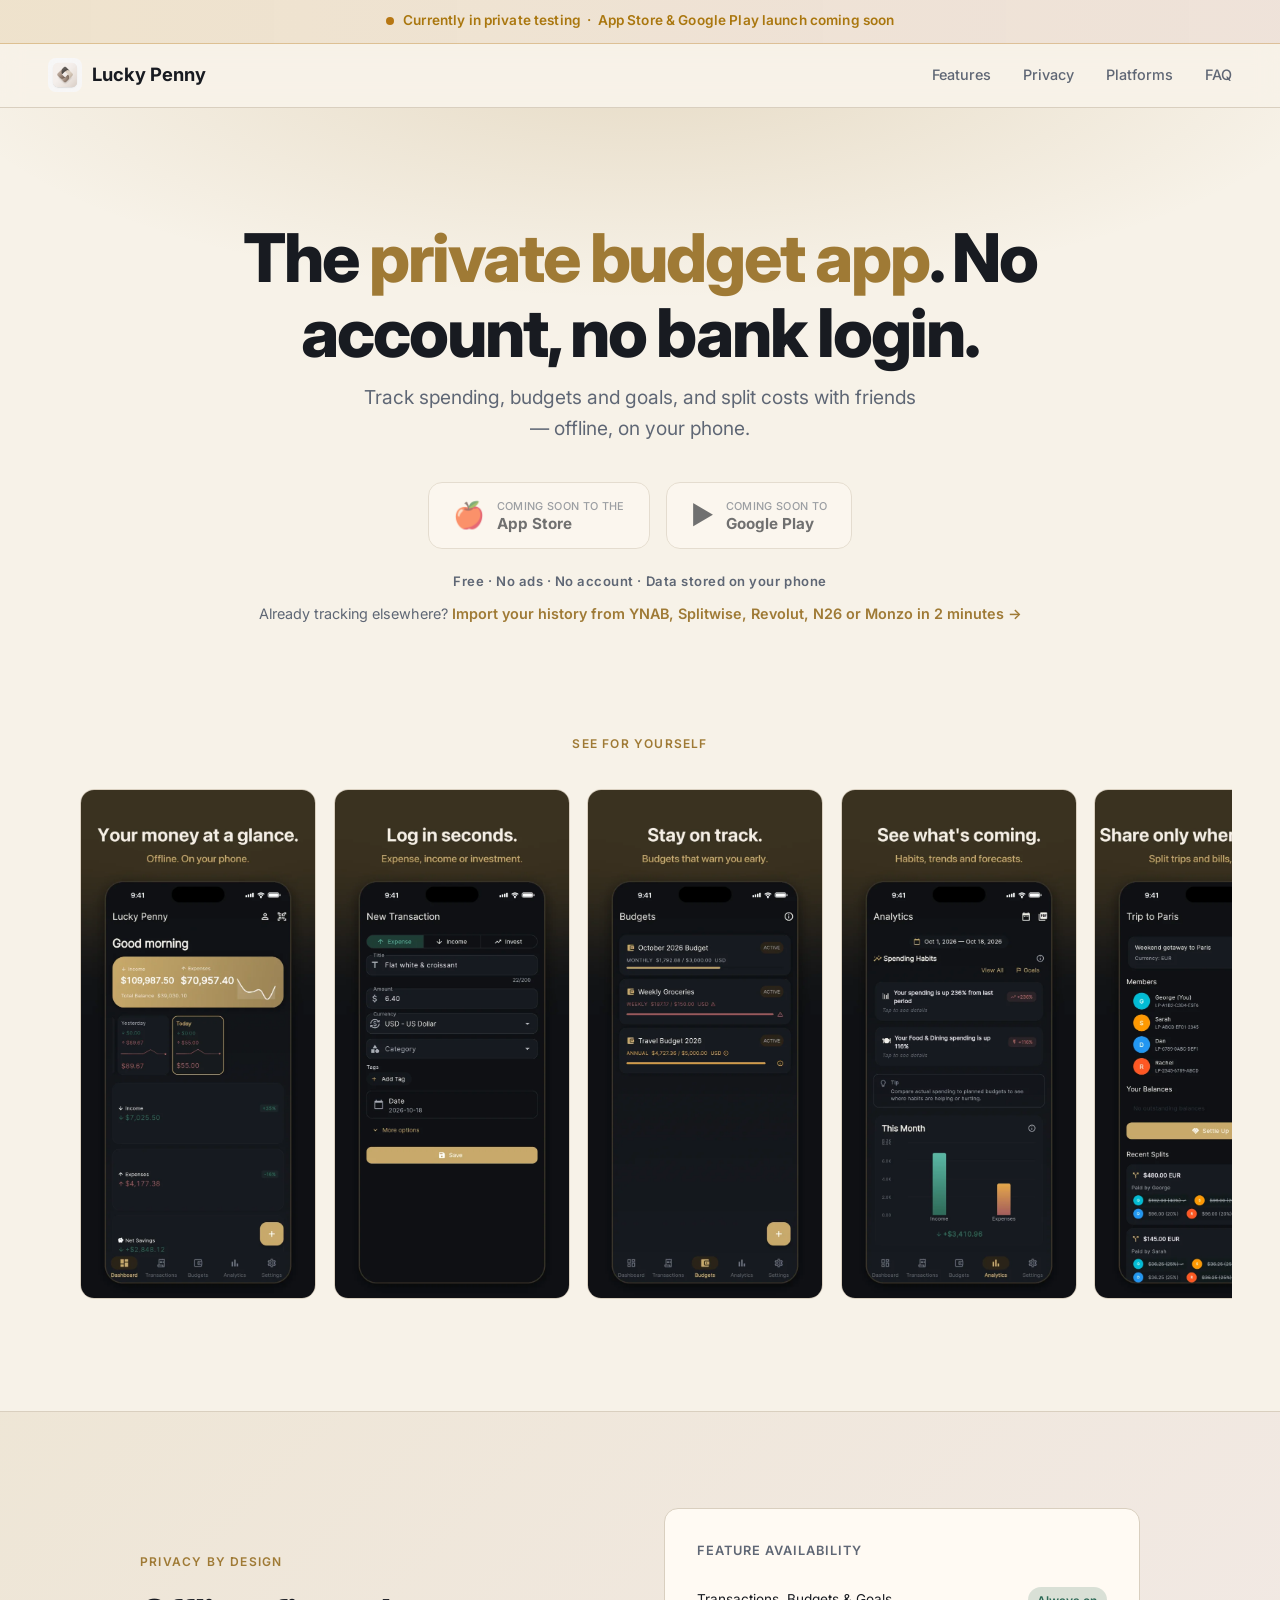
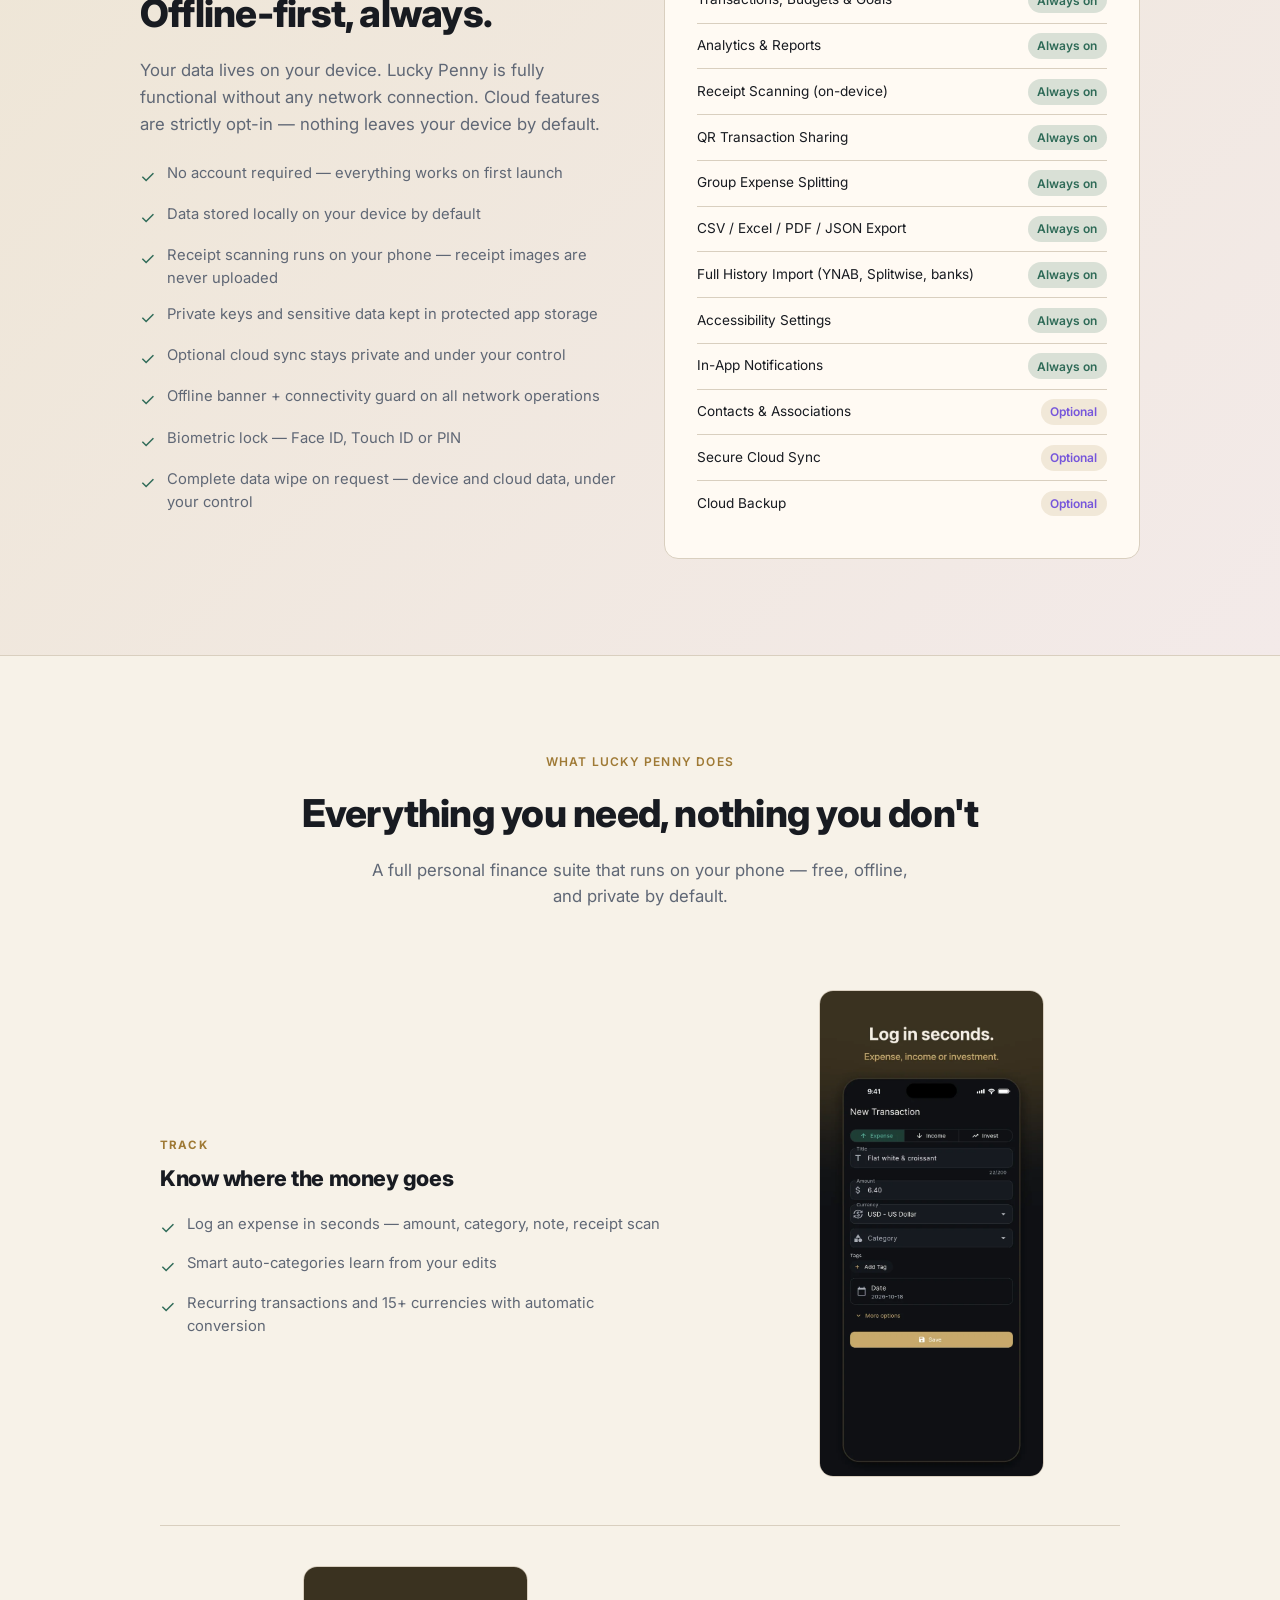
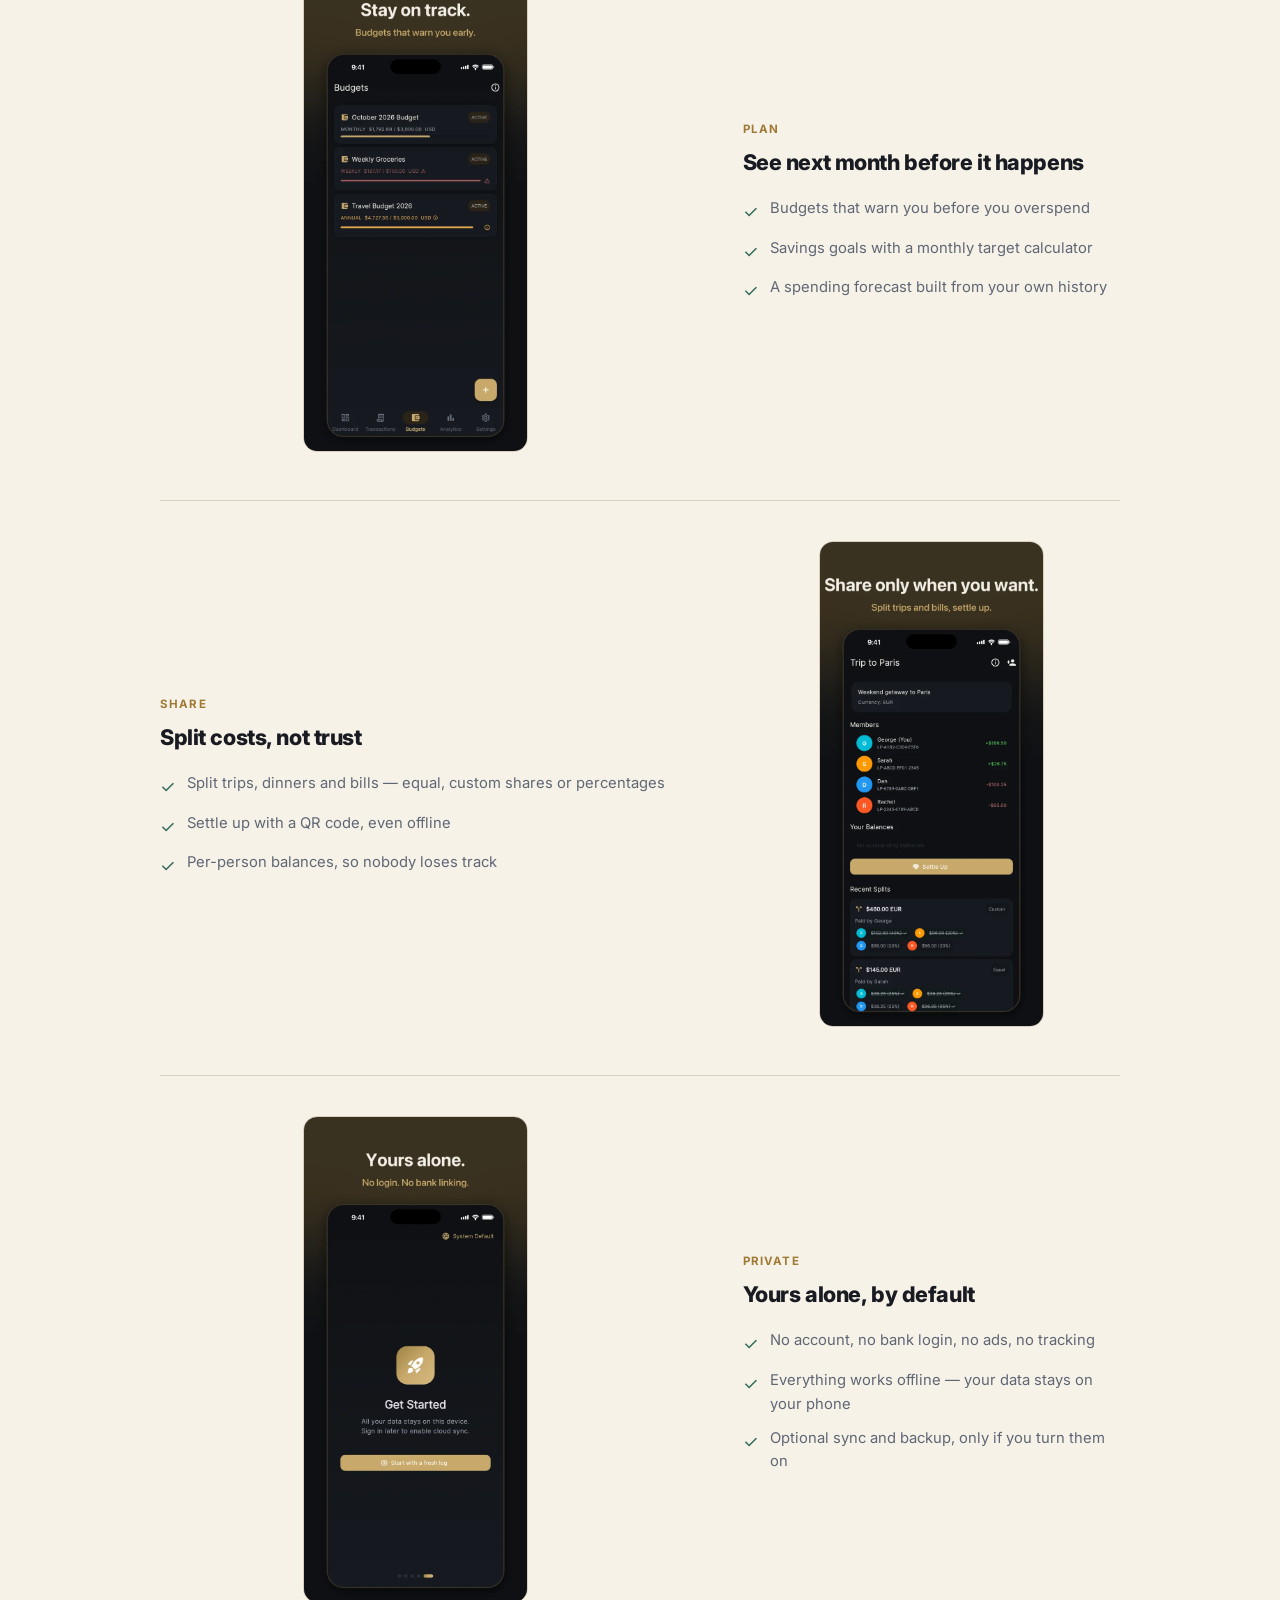
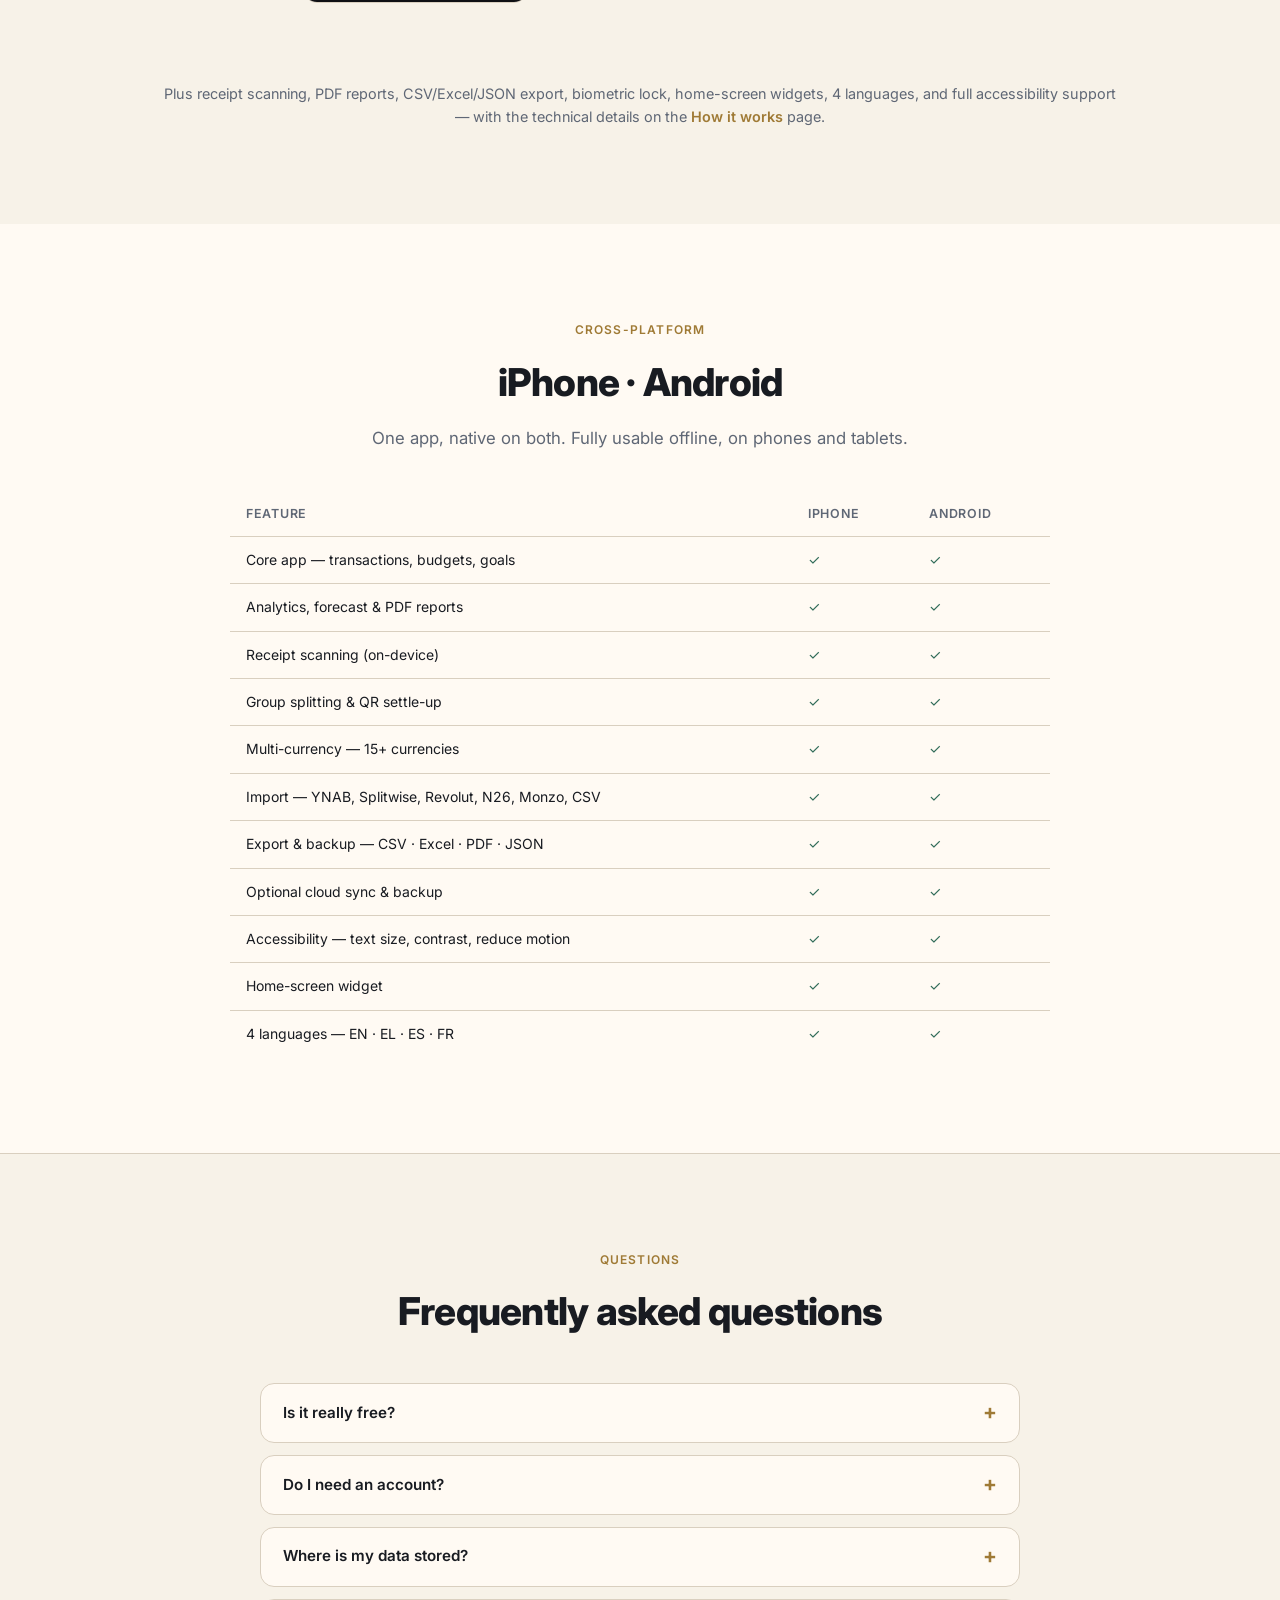
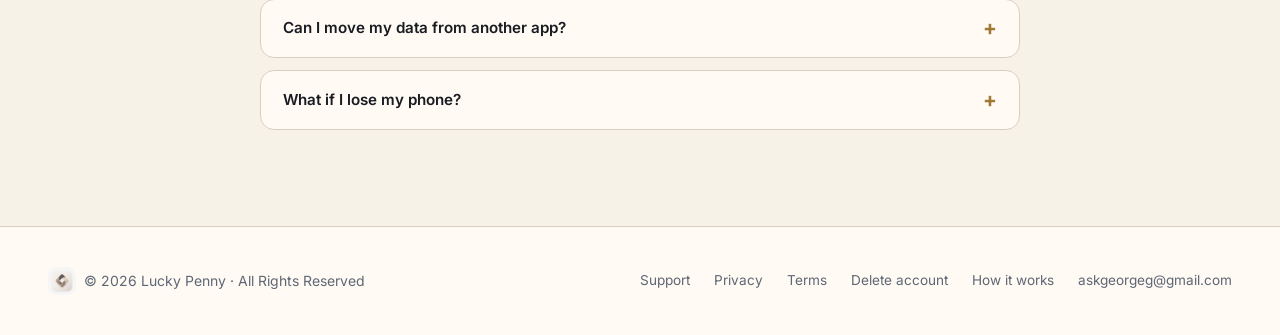
==== commit 30cee711: "Swap contact email to askgeorgeg@gmail.com; qualify 'free' FAQ The FAQ claimed the app would never a" ====
--- a/index.html
+++ b/index.html
@@ -501,7 +501,7 @@
 
     <details>
       <summary>Is it really free?</summary>
-      <p>Yes. Free. Every feature. No account, no ads, no subscription, no trial that expires. Lucky Penny is built to be useful without ever asking for your card details.</p>
+      <p>Yes — everything in the app today is free: no account, no ads, no subscription, no trial that expires. A future version may add optional paid extras, but they'll be clearly marked and optional — never a surprise paywall over features you already use.</p>
     </details>
 
     <details>
@@ -539,7 +539,7 @@
     <a href="terms.html">Terms</a>
     <a href="delete-account.html">Delete account</a>
     <a href="how-it-works.html">How it works</a>
-    <a href="mailto:itsggkoumas@gmail.com">itsggkoumas@gmail.com</a>
+    <a href="mailto:askgeorgeg@gmail.com">askgeorgeg@gmail.com</a>
   </div>
 </footer>
 
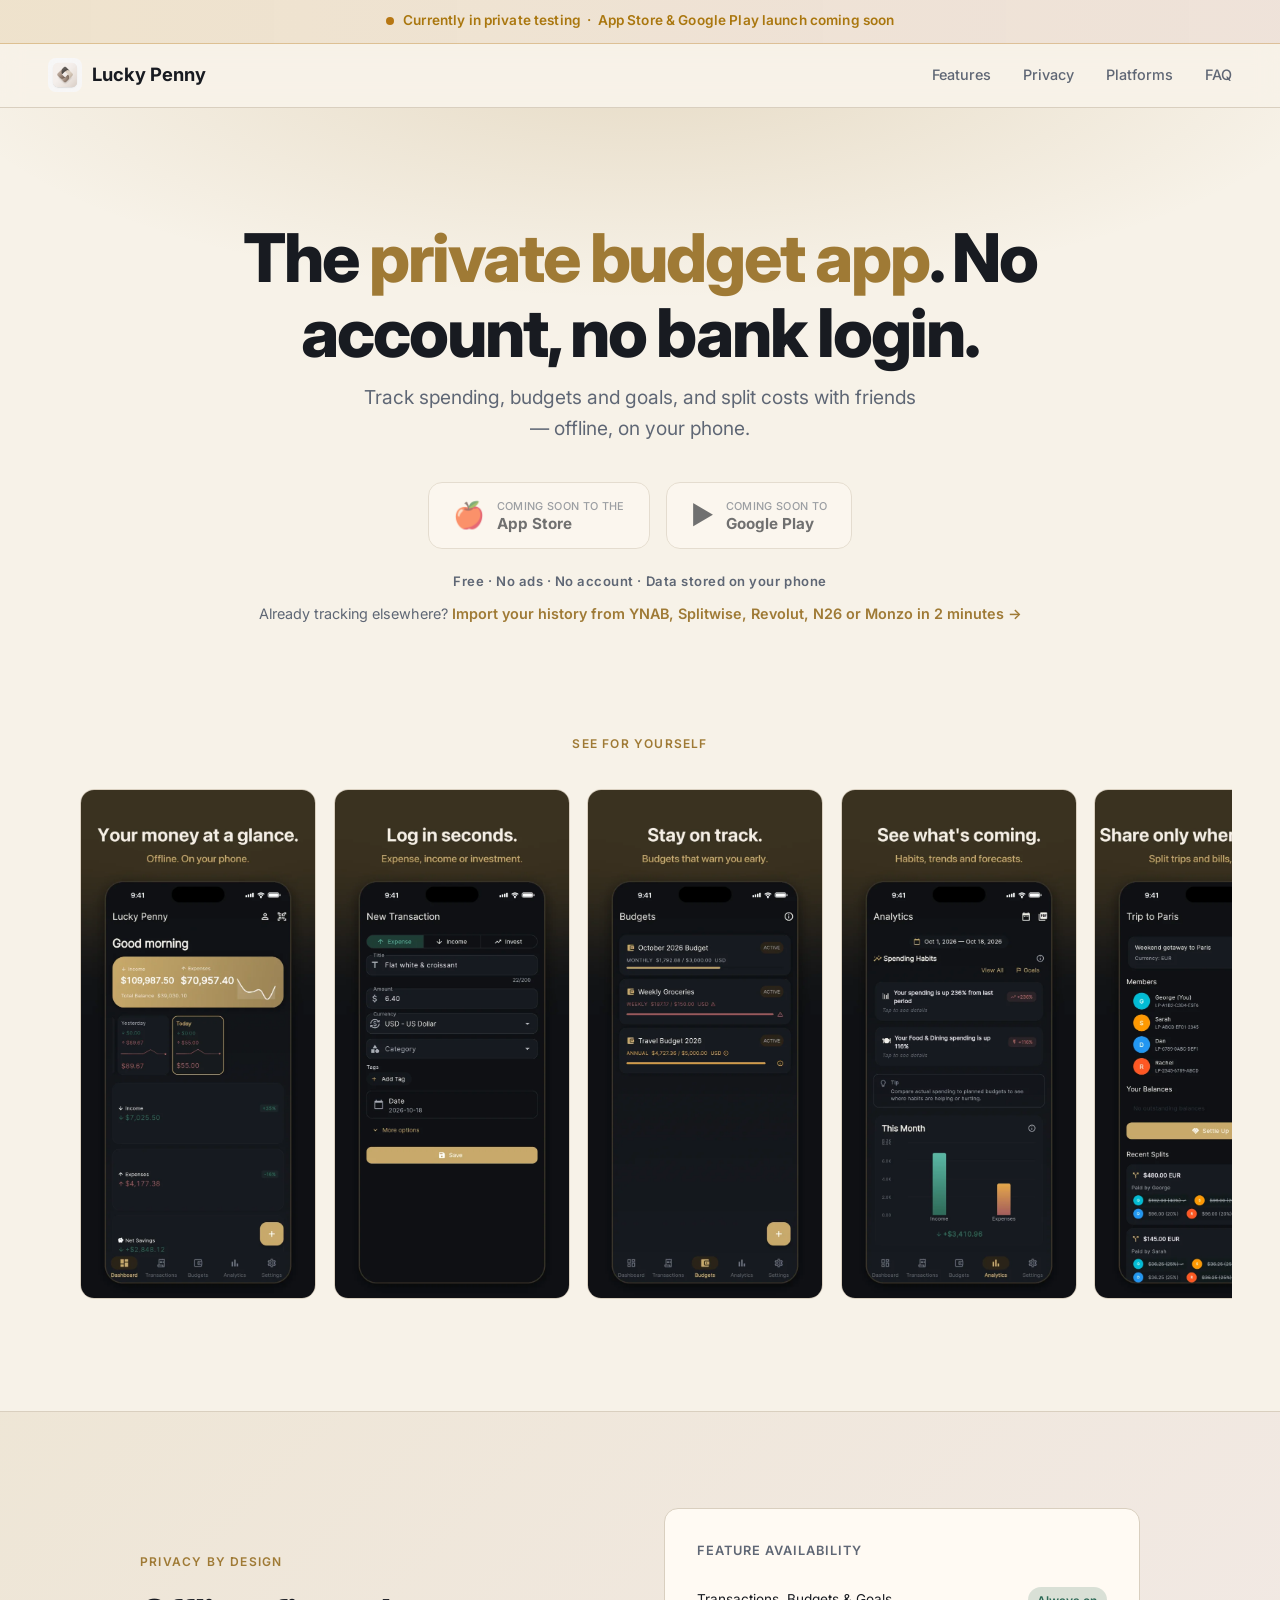
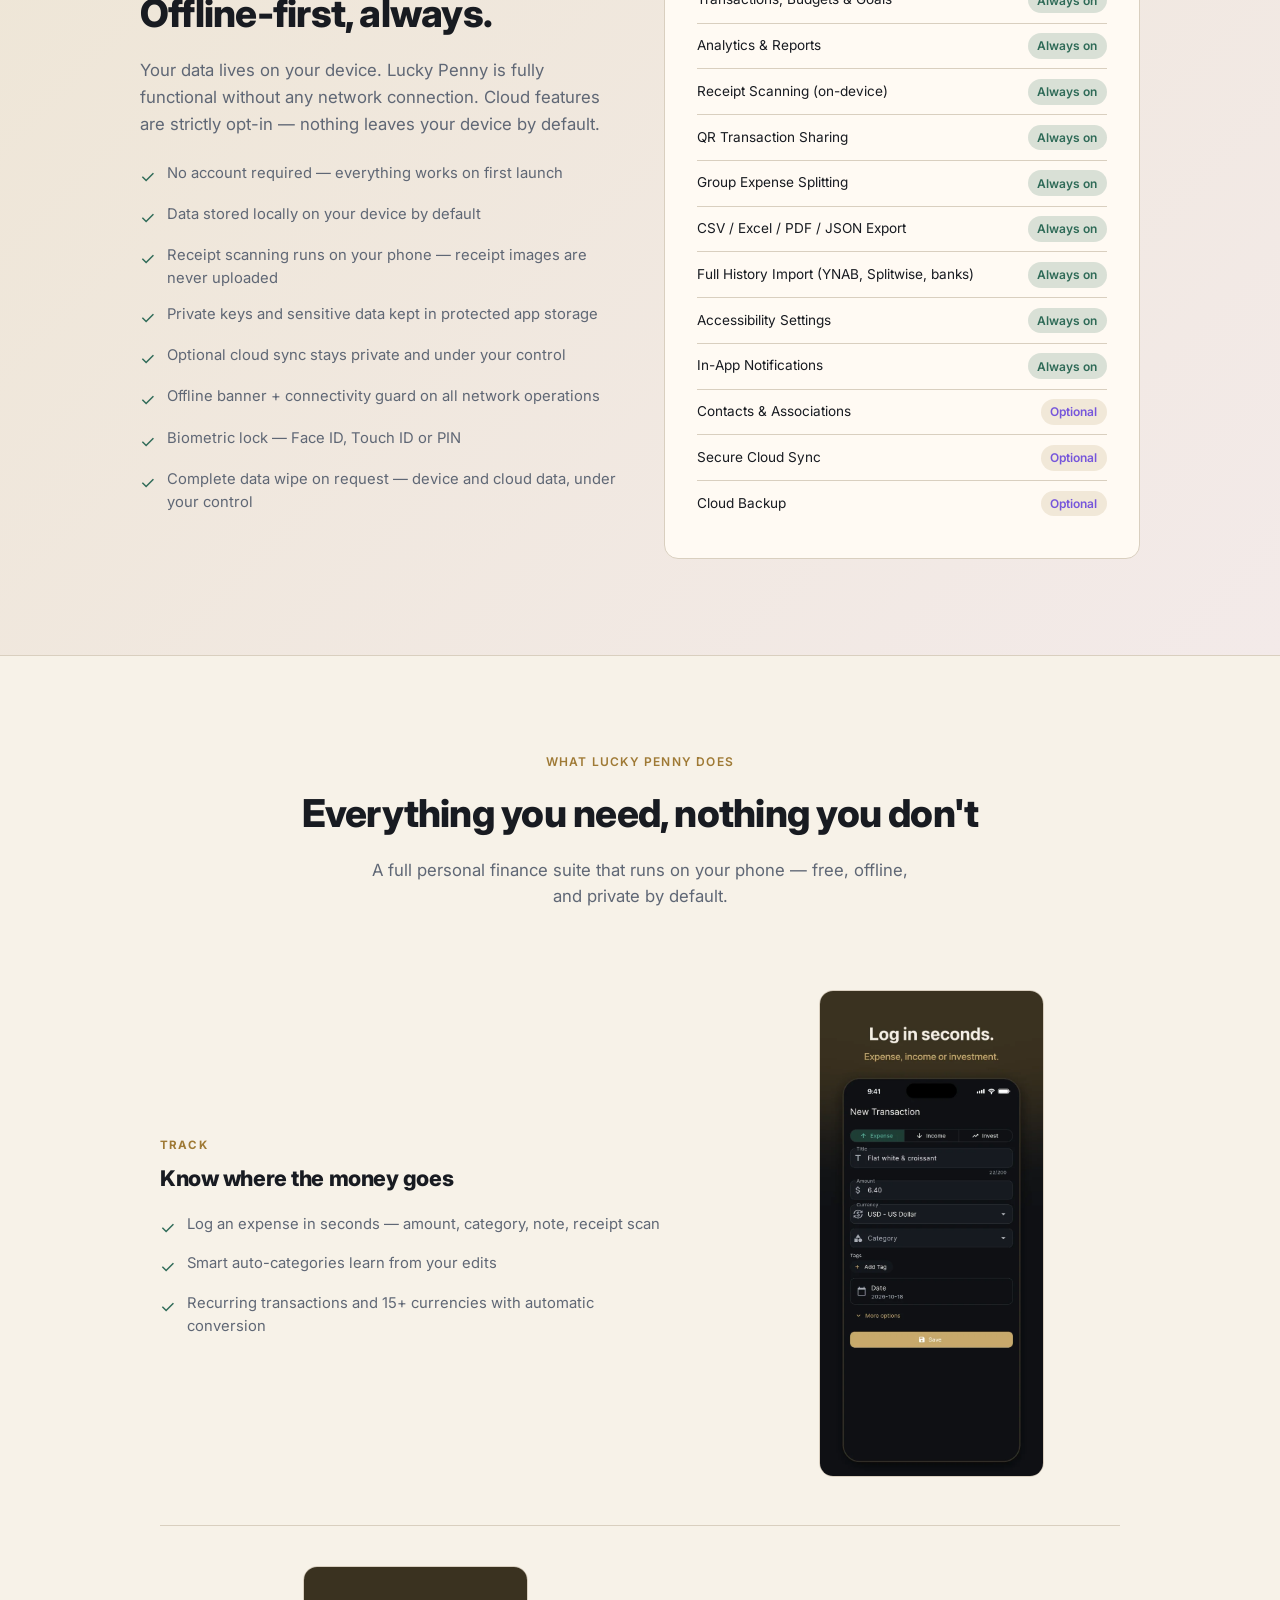
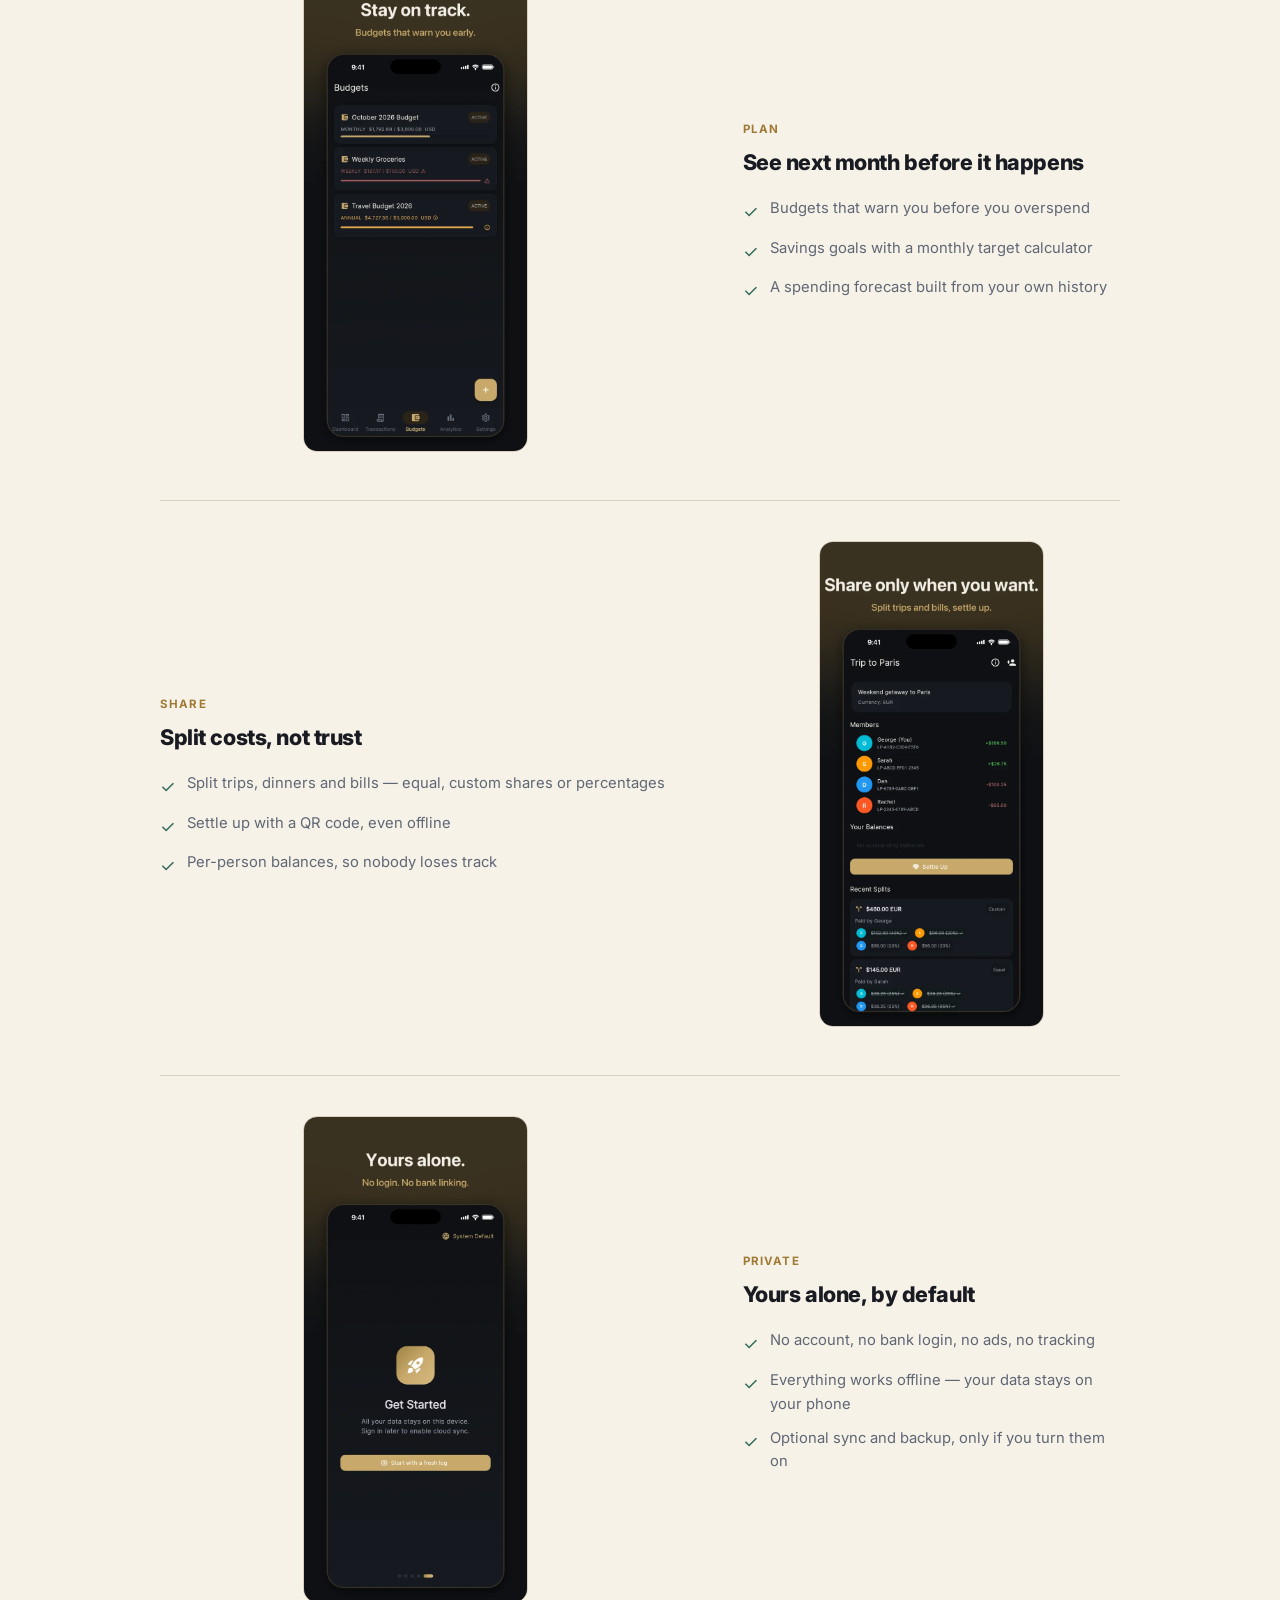
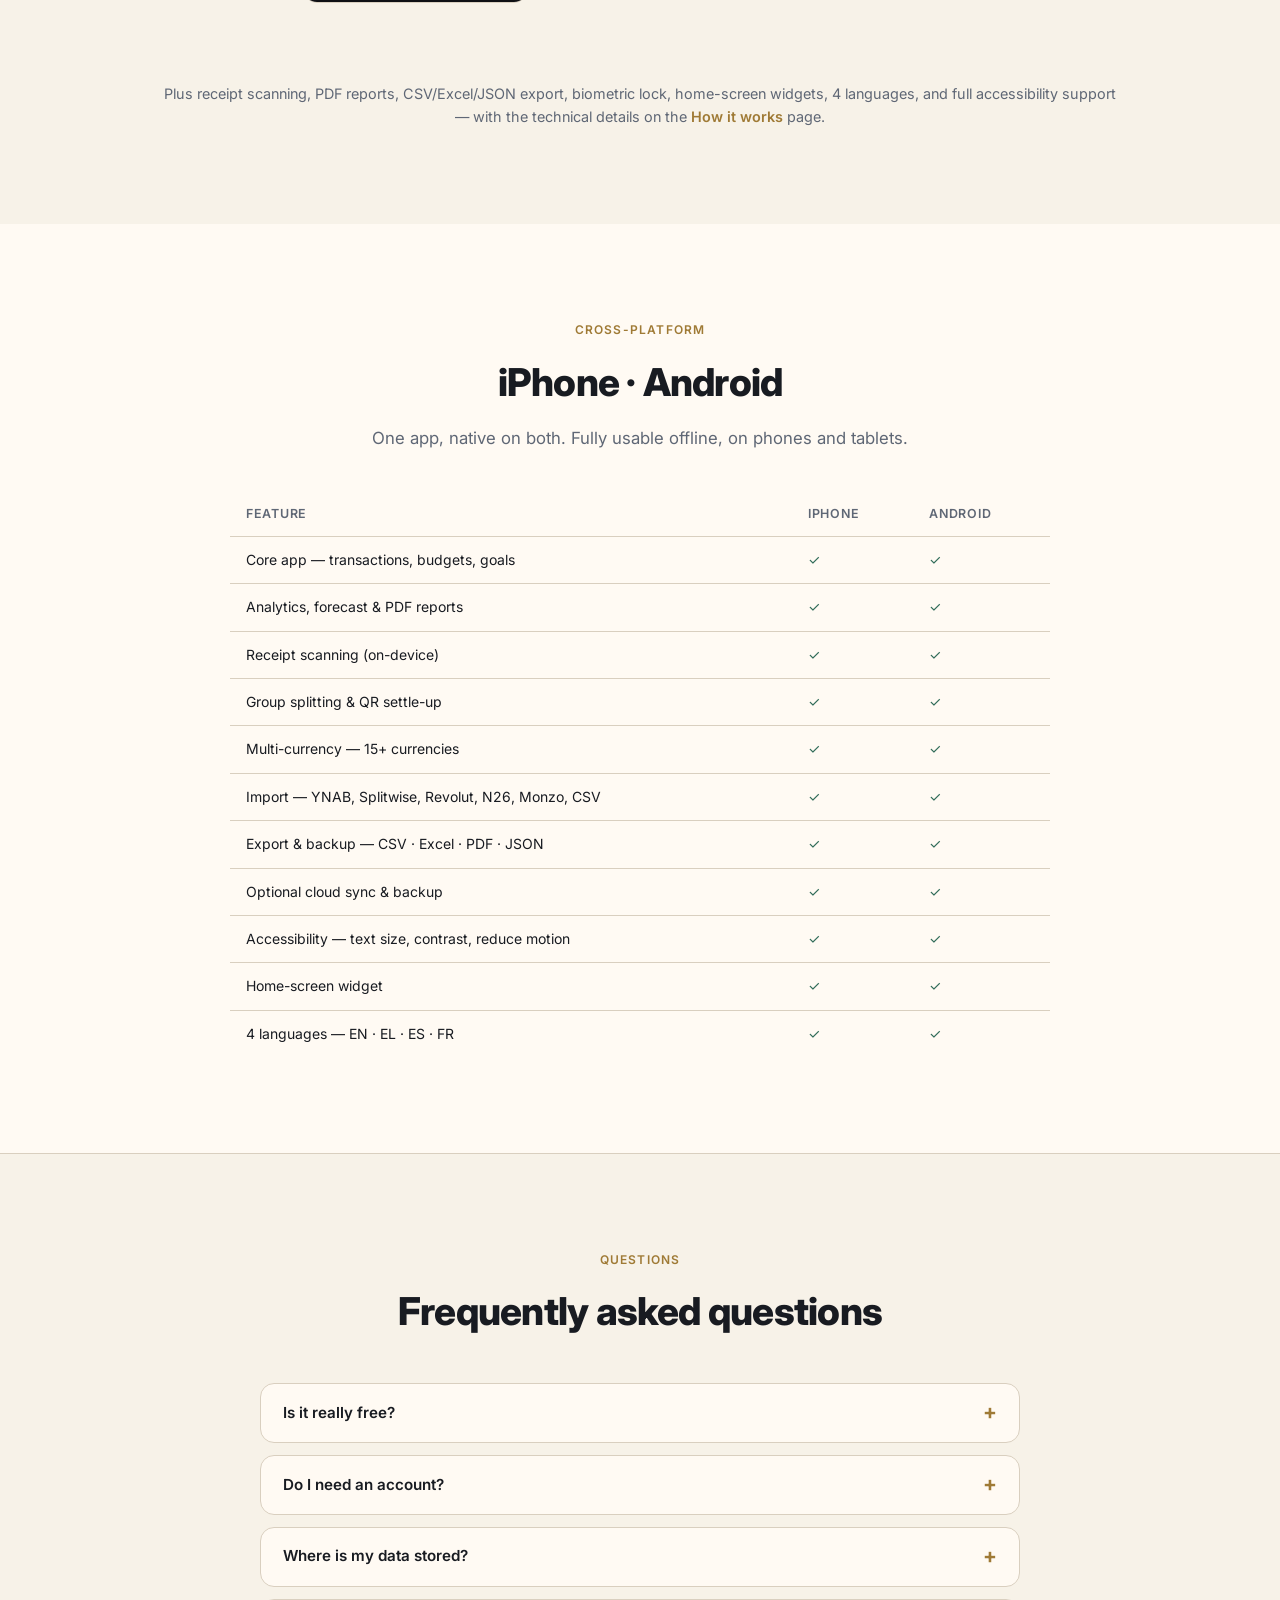
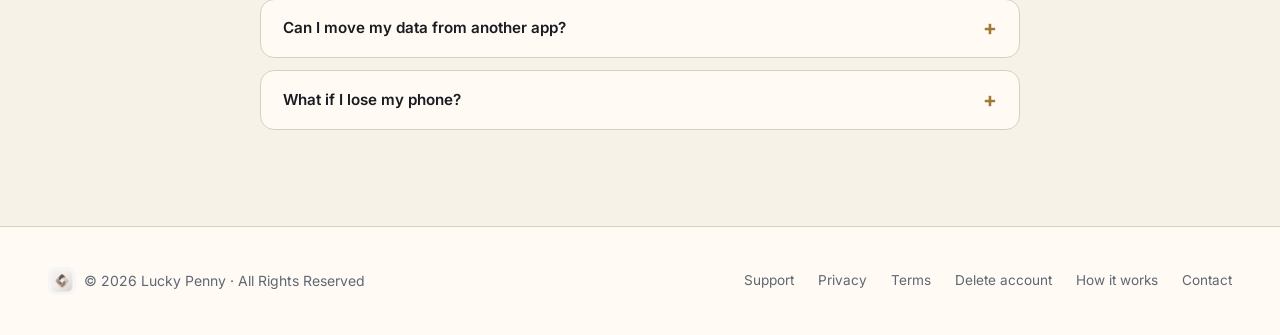
==== commit 036876b3: "Add contact form page; remove name and email from the public site - New contact.html: Web3Forms-back" ====
--- a/index.html
+++ b/index.html
@@ -539,7 +539,7 @@
     <a href="terms.html">Terms</a>
     <a href="delete-account.html">Delete account</a>
     <a href="how-it-works.html">How it works</a>
-    <a href="mailto:askgeorgeg@gmail.com">askgeorgeg@gmail.com</a>
+    <a href="contact.html">Contact</a>
   </div>
 </footer>
 
